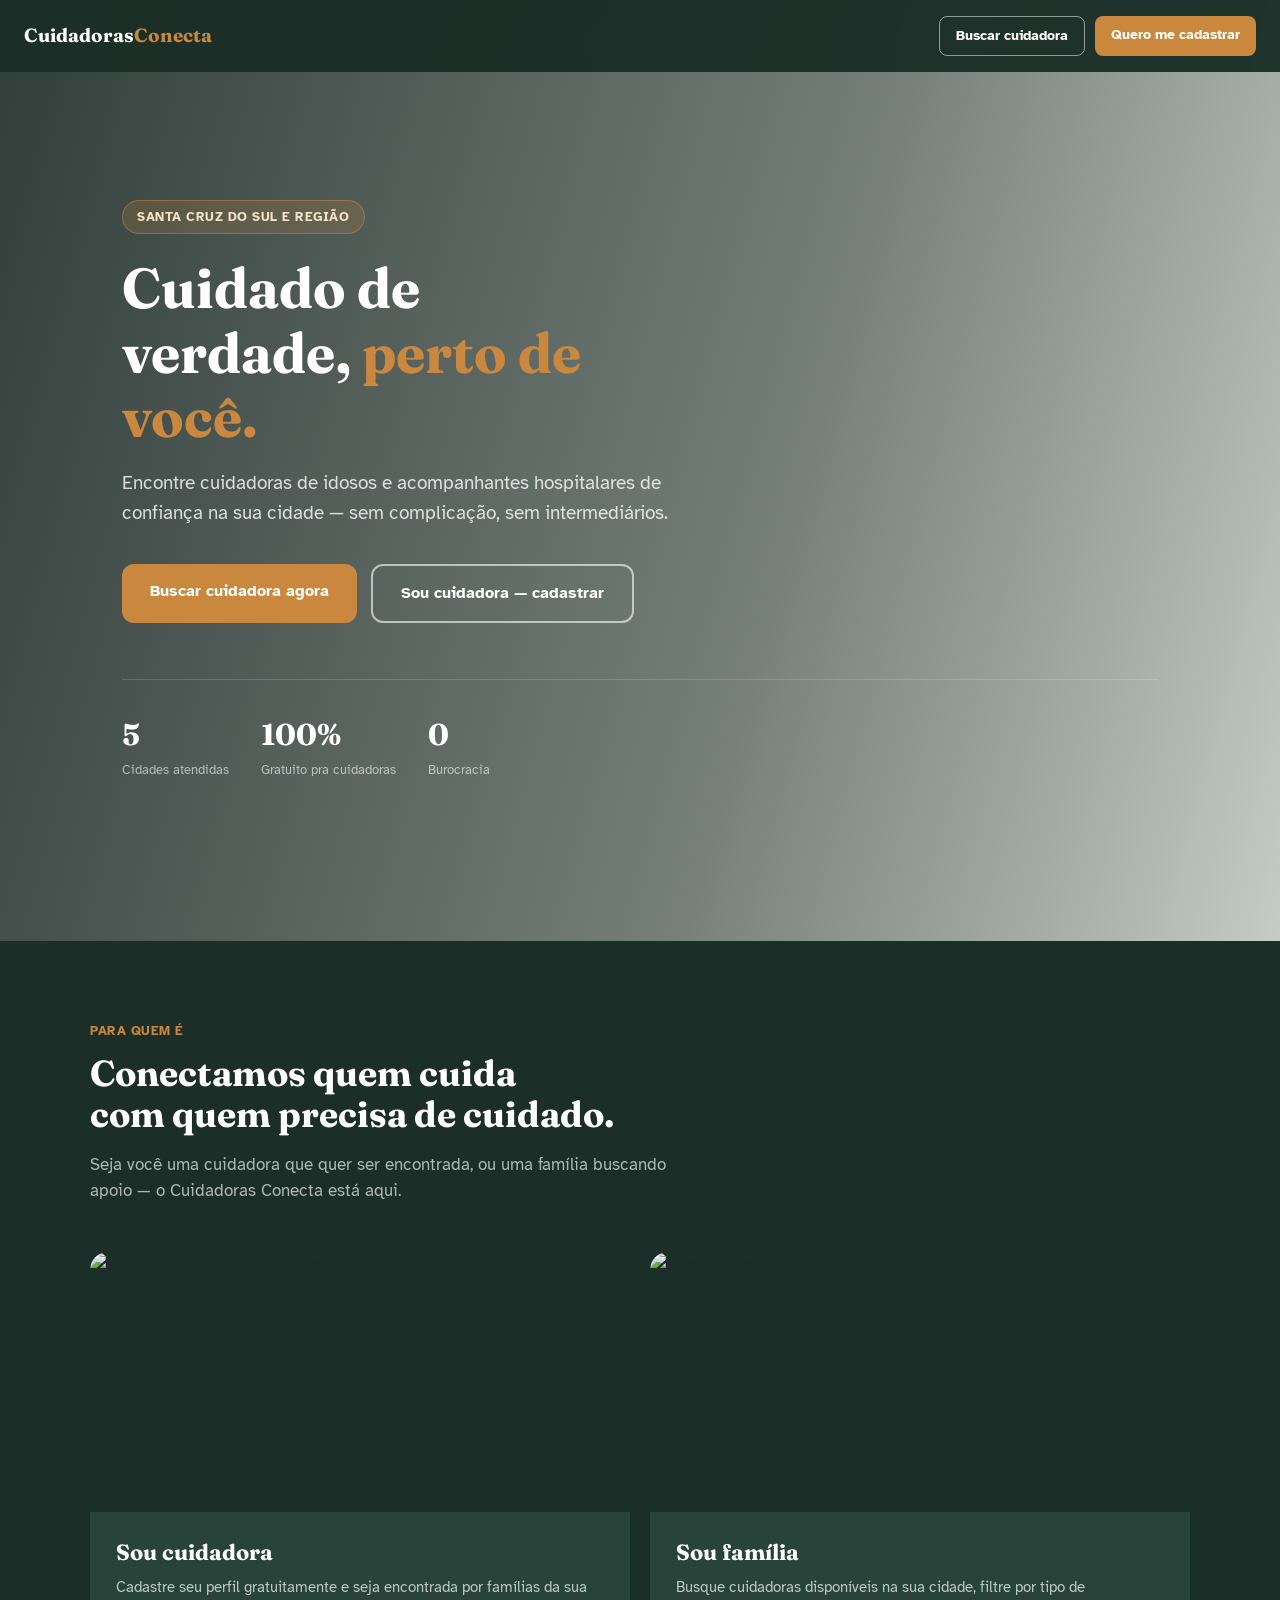
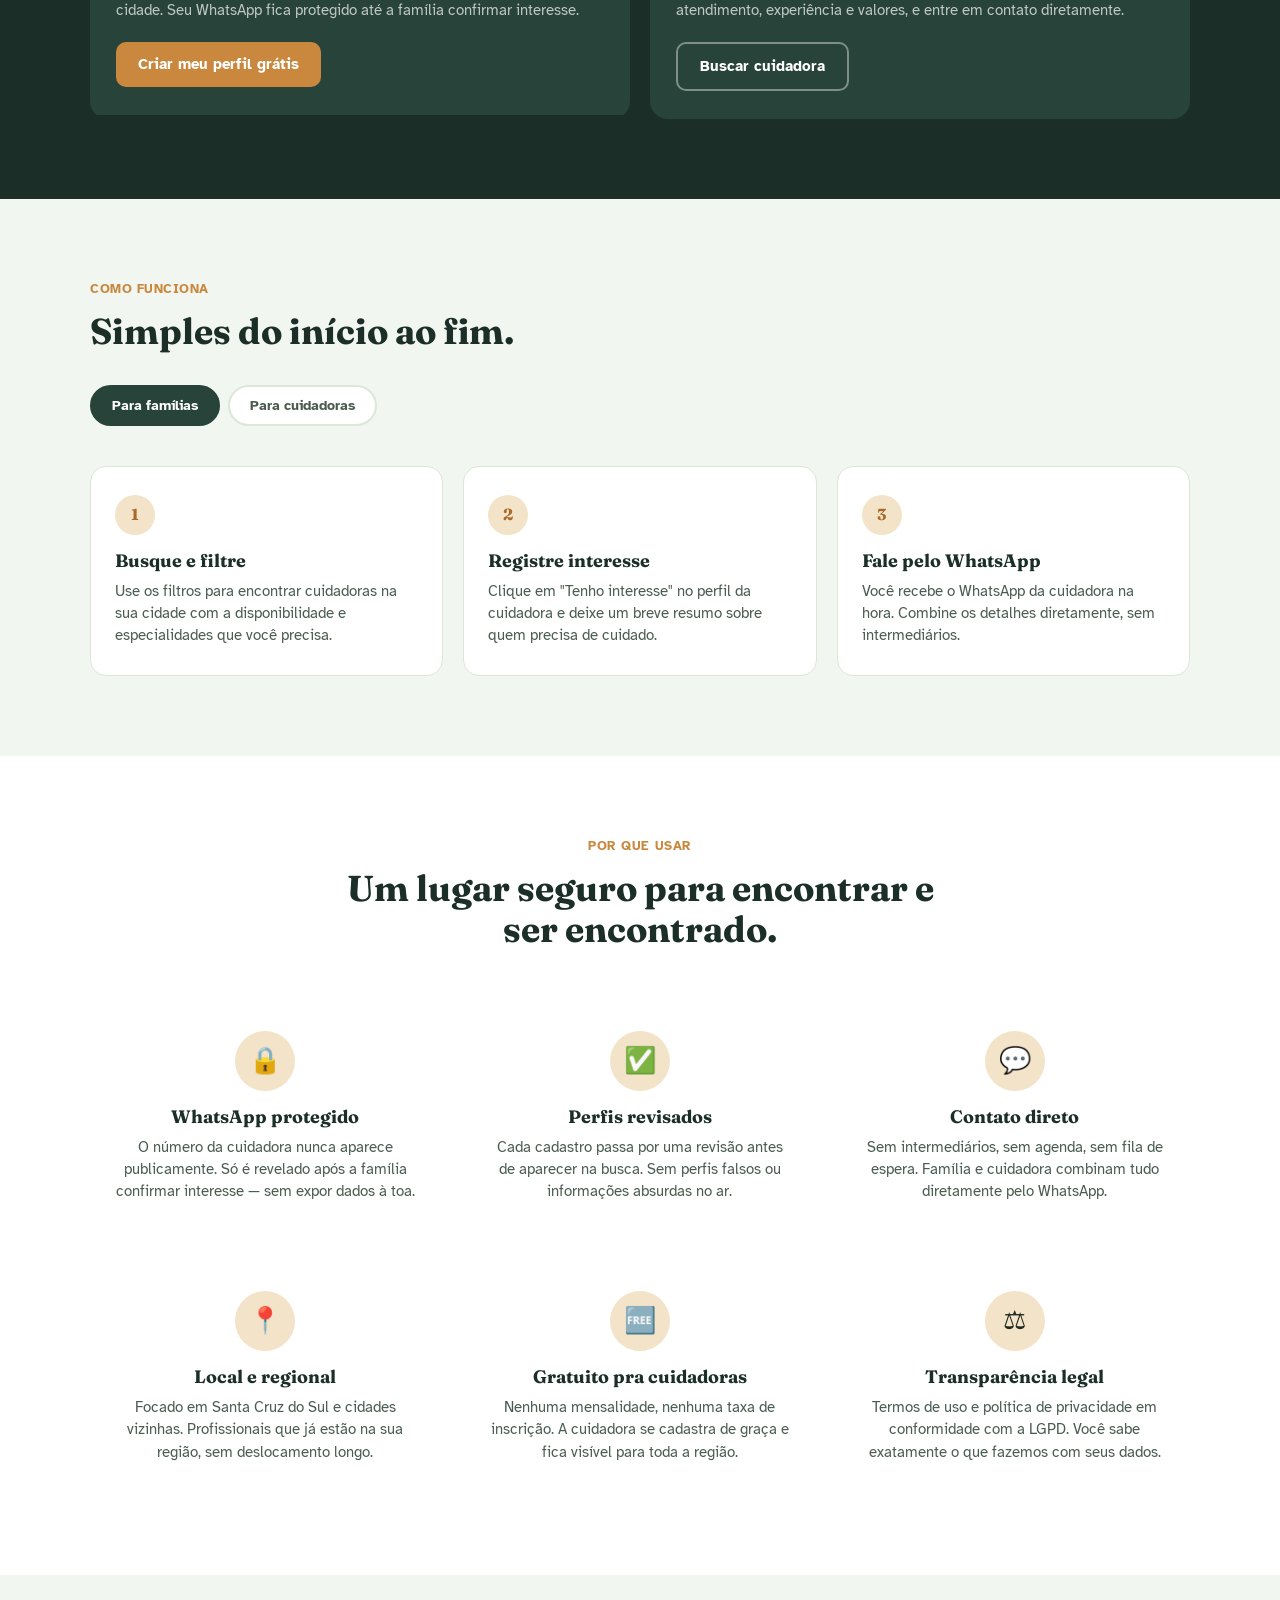
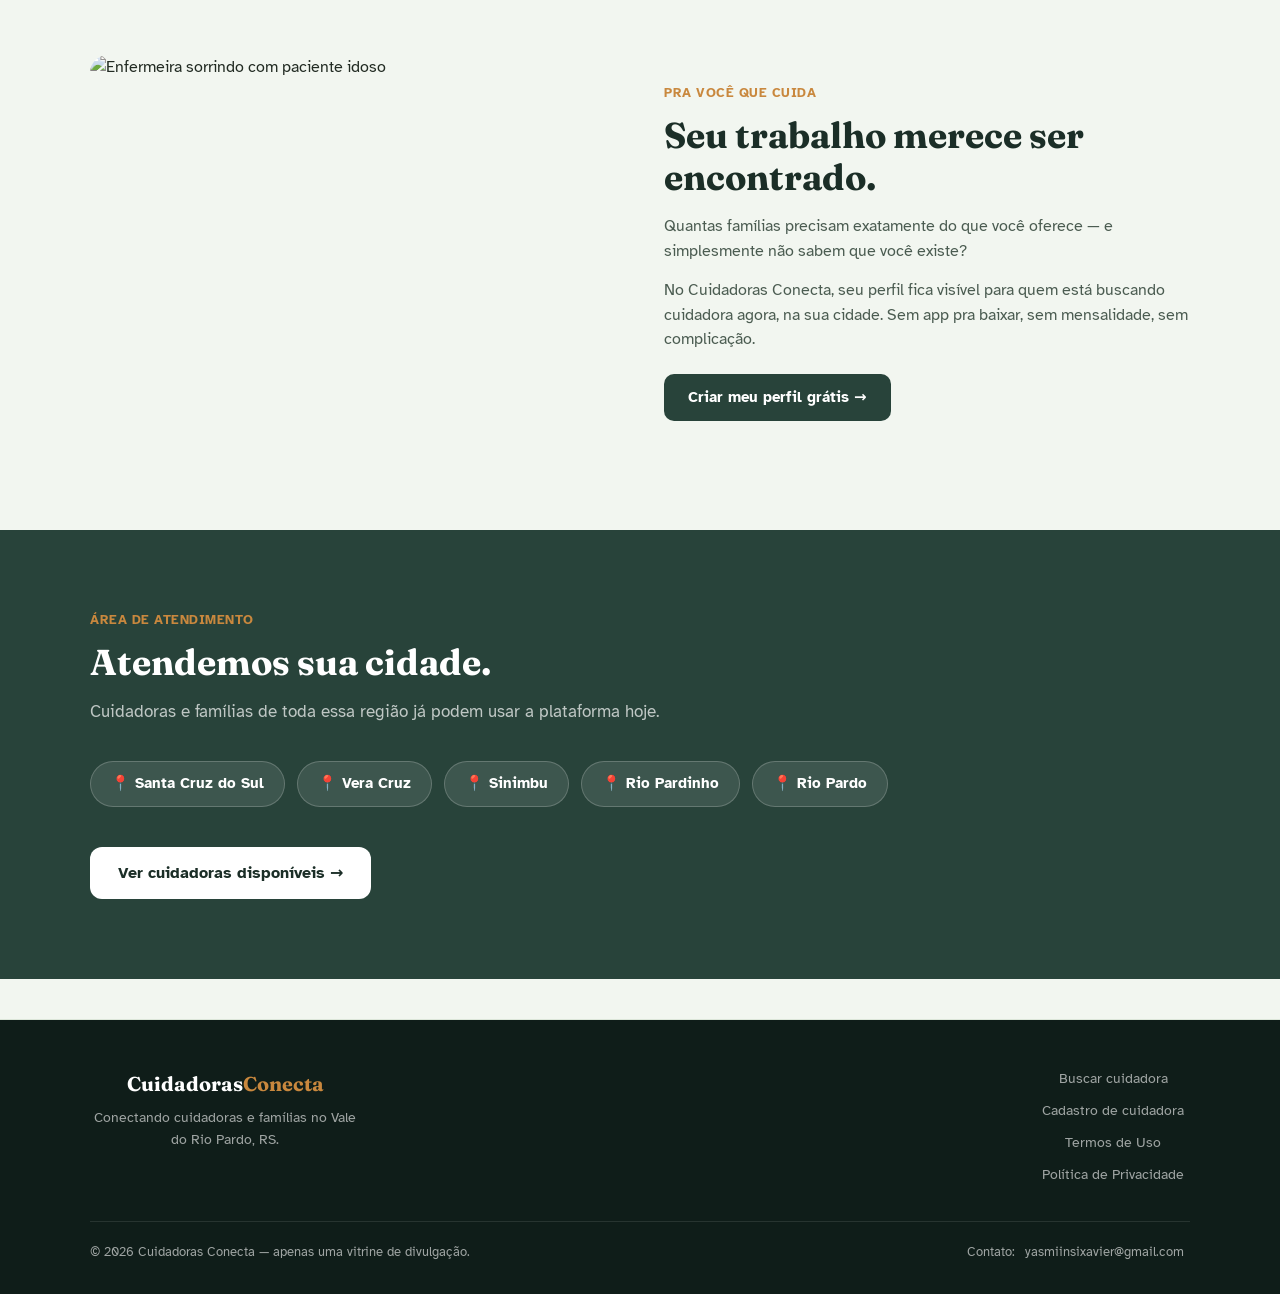
==== index.html @ 40ccf816 "Add files via upload" ====
<!doctype html>
<html lang="pt-BR">
<head>
<meta charset="UTF-8">
<meta name="viewport" content="width=device-width, initial-scale=1.0">
<title>Cuidadoras Conecta — Cuidadoras de idosos em Santa Cruz do Sul e região</title>
<meta name="description" content="Encontre cuidadoras de idosos e acompanhantes hospitalares de confiança em Santa Cruz do Sul e região. Busca gratuita, cadastro gratuito, contato direto pelo WhatsApp.">
<link rel="icon" type="image/svg+xml" href="mark.svg">
<link rel="icon" type="image/png" sizes="32x32" href="favicon-32.png">
<link rel="apple-touch-icon" href="apple-touch-icon.png">
<meta property="og:type" content="website">
<meta property="og:locale" content="pt_BR">
<meta property="og:site_name" content="Cuidadoras Conecta">
<meta property="og:title" content="Cuidadoras Conecta — Cuidado de verdade, perto de você">
<meta property="og:description" content="Encontre cuidadoras de idosos e acompanhantes hospitalares de confiança em Santa Cruz do Sul e região, sem intermediários.">
<meta property="og:image" content="og-image.png">
<link rel="preconnect" href="https://fonts.googleapis.com">
<link rel="preconnect" href="https://fonts.gstatic.com" crossorigin>
<link href="https://fonts.googleapis.com/css2?family=Fraunces:opsz,wght@9..144,400;9..144,600;9..144,700&family=Atkinson+Hyperlegible:wght@400;700&display=swap" rel="stylesheet">
<link rel="stylesheet" href="styles.css">
<style>
*{box-sizing:border-box; margin:0; padding:0;}
a{color:inherit; text-decoration:none;}
img{display:block; max-width:100%;}

/* NAV */
nav{
  position:fixed; top:0; left:0; right:0; z-index:100;
  background:rgba(27,46,39,0.96); backdrop-filter:blur(8px);
  padding:16px 24px; display:flex; justify-content:space-between; align-items:center;
}
.nav-logo{font-family:'Fraunces',serif; font-size:19px; font-weight:700; color:#fff;}
.nav-logo span{color:var(--amber);}
.nav-ctas{display:flex; gap:10px;}
.btn-nav-outline{
  border:1.5px solid rgba(255,255,255,.5); color:#fff; border-radius:8px;
  padding:8px 16px; font-size:14px; font-weight:700; font-family:inherit;
  background:transparent; cursor:pointer; text-decoration:none;
  transition:border-color .15s, background .15s;
}
.btn-nav-outline:hover{border-color:#fff; background:rgba(255,255,255,.08);}
.btn-nav-solid{
  background:var(--amber); color:#fff; border:none; border-radius:8px;
  padding:8px 16px; font-size:14px; font-weight:700; font-family:inherit;
  cursor:pointer; text-decoration:none; transition:background .15s;
}
.btn-nav-solid:hover{background:var(--amber-dark);}

/* HERO */
.hero{
  min-height:100vh; position:relative; display:flex; align-items:center;
  overflow:hidden;
}
.hero-bg{
  position:absolute; inset:0;
  background-image:url('https://images.unsplash.com/photo-1762955911431-4c44c7c3f408?w=1400&q=80&auto=format&fit=crop');
  background-size:cover; background-position:center;
}
.hero-overlay{
  position:absolute; inset:0;
  background:linear-gradient(105deg, rgba(15,29,25,.85) 0%, rgba(15,29,25,.55) 60%, rgba(15,29,25,.2) 100%);
}
.hero-content{
  position:relative; z-index:2; max-width:1100px; margin:0 auto;
  padding:120px 32px 80px; width:100%;
}
.hero-eyebrow{
  display:inline-flex; align-items:center; gap:8px;
  background:rgba(201,136,62,.2); border:1px solid rgba(201,136,62,.5);
  color:#F3E3C8; font-size:13px; font-weight:700; text-transform:uppercase; letter-spacing:.04em;
  padding:6px 14px; border-radius:999px; margin-bottom:22px;
}
.hero h1{
  font-size:clamp(32px,5vw,56px); color:#fff; max-width:14ch;
  margin-bottom:20px; font-weight:700;
}
.hero h1 em{color:var(--amber); font-style:normal;}
.hero p{
  font-size:clamp(16px,2vw,19px); color:rgba(255,255,255,.8);
  max-width:48ch; margin-bottom:36px;
}
.hero-btns{display:flex; gap:14px; flex-wrap:wrap;}
.btn-hero-primary{
  background:var(--amber); color:#fff; border:none; border-radius:12px;
  padding:15px 28px; font-size:16px; font-weight:700; font-family:inherit;
  cursor:pointer; text-decoration:none; transition:background .15s, transform .1s;
  display:inline-block;
}
.btn-hero-primary:hover{background:var(--amber-dark); transform:translateY(-1px);}
.btn-hero-outline{
  background:transparent; color:#fff; border:2px solid rgba(255,255,255,.6);
  border-radius:12px; padding:15px 28px; font-size:16px; font-weight:700; font-family:inherit;
  cursor:pointer; text-decoration:none; transition:border-color .15s, background .15s;
  display:inline-block;
}
.btn-hero-outline:hover{border-color:#fff; background:rgba(255,255,255,.08);}
.hero-stats{
  display:flex; gap:32px; flex-wrap:wrap; margin-top:56px;
  padding-top:32px; border-top:1px solid rgba(255,255,255,.15);
}
.hero-stat .num{font-family:'Fraunces',serif; font-size:30px; color:#fff; font-weight:700;}
.hero-stat .label{font-size:13px; color:rgba(255,255,255,.6); margin-top:2px;}

/* SECTION BASE */
section{padding:80px 24px;}
.container{max-width:1100px; margin:0 auto;}
.section-eyebrow{
  font-size:13px; font-weight:700; text-transform:uppercase; letter-spacing:.04em;
  color:var(--amber); margin-bottom:12px;
}
.section-title{font-size:clamp(26px,4vw,36px); margin-bottom:16px;}
.section-lead{font-size:17px; color:var(--ink-soft); max-width:55ch;}

/* CARDS DE PÚBLICO */
.audience{background:var(--pine-dark);}
.audience .section-title{color:#fff;}
.audience .section-lead{color:rgba(255,255,255,.65);}
.audience .section-eyebrow{color:var(--amber);}
.audience-grid{display:grid; grid-template-columns:1fr 1fr; gap:20px; margin-top:48px;}
@media(max-width:680px){.audience-grid{grid-template-columns:1fr;}}
.audience-card{
  border-radius:18px; overflow:hidden; position:relative;
}
.audience-card img{width:100%; height:260px; object-fit:cover; filter:saturate(.92) sepia(.08) hue-rotate(-6deg);}
.audience-card-body{
  background:var(--pine); padding:28px 26px;
}
.audience-card h3{font-size:22px; color:#fff; margin-bottom:10px;}
.audience-card p{font-size:15px; color:rgba(255,255,255,.7); margin-bottom:20px;}
.btn-card{
  display:inline-block; background:var(--amber); color:#fff; border-radius:10px;
  padding:11px 22px; font-weight:700; font-size:15px; transition:background .15s;
}
.btn-card:hover{background:var(--amber-dark);}
.btn-card-outline{
  display:inline-block; border:2px solid rgba(255,255,255,.4); color:#fff; border-radius:10px;
  padding:11px 22px; font-weight:700; font-size:15px; transition:border-color .15s;
}
.btn-card-outline:hover{border-color:#fff;}

/* COMO FUNCIONA */
.how{background:var(--bg);}
.how-tabs{display:flex; gap:8px; margin:32px 0 40px;}
.how-tab{
  padding:10px 20px; border-radius:999px; font-weight:700; font-size:14px;
  cursor:pointer; border:2px solid var(--line); background:var(--surface); color:var(--ink-soft);
  transition:all .15s; font-family:inherit;
}
.how-tab.active{background:var(--pine); color:#fff; border-color:var(--pine);}
.how-steps{display:none;}
.how-steps.active{display:grid; grid-template-columns:repeat(3,1fr); gap:20px;}
@media(max-width:640px){.how-steps.active{grid-template-columns:1fr;}}
.how-step{background:var(--surface); border:1px solid var(--line); border-radius:16px; padding:28px 24px;}
.how-step .num{
  width:40px; height:40px; border-radius:50%; background:var(--amber-soft);
  color:var(--amber-dark); font-weight:700; font-size:16px; font-family:'Fraunces',serif;
  display:flex; align-items:center; justify-content:center; margin-bottom:16px;
}
.how-step h4{font-size:18px; margin-bottom:8px;}
.how-step p{font-size:14.5px; color:var(--ink-soft);}

/* CONFIANÇA */
.trust{background:var(--surface);}
.trust-grid{display:grid; grid-template-columns:repeat(3,1fr); gap:24px; margin-top:48px;}
@media(max-width:700px){.trust-grid{grid-template-columns:1fr;}}
.trust-item{text-align:center; padding:32px 24px;}
.trust-icon{
  width:60px; height:60px; border-radius:50%; background:var(--amber-soft);
  display:flex; align-items:center; justify-content:center; margin:0 auto 16px; font-size:26px;
}
.trust-item h3{font-size:18px; margin-bottom:8px;}
.trust-item p{font-size:14.5px; color:var(--ink-soft);}

/* CIDADES */
.cities{background:var(--pine);}
.cities .section-title{color:#fff;}
.cities .section-lead{color:rgba(255,255,255,.7);}
.cities .section-eyebrow{color:var(--amber);}
.cities-grid{display:flex; flex-wrap:wrap; gap:12px; margin-top:36px;}
.city-pill{
  background:rgba(255,255,255,.1); border:1px solid rgba(255,255,255,.2);
  color:#fff; padding:10px 20px; border-radius:999px; font-weight:700; font-size:15px;
}
.cities-cta{margin-top:40px;}
.cities-cta a{
  display:inline-block; background:#fff; color:var(--pine-dark);
  padding:14px 28px; border-radius:12px; font-weight:700; font-size:16px;
  transition:background .15s;
}
.cities-cta a:hover{background:var(--amber-soft);}

/* FOTO SPLIT */
.split{background:var(--bg);}
.split-inner{display:grid; grid-template-columns:1fr 1fr; gap:48px; align-items:center;}
@media(max-width:700px){.split-inner{grid-template-columns:1fr;}}
.split-img{border-radius:18px; overflow:hidden; aspect-ratio:4/3; object-fit:cover; width:100%; filter:saturate(.92) sepia(.08) hue-rotate(-6deg);}
.split-text .section-eyebrow{margin-bottom:12px;}
.split-text h2{margin-bottom:16px;}
.split-text p{color:var(--ink-soft); font-size:16px; margin-bottom:14px;}
.split-text a{
  display:inline-block; margin-top:8px; background:var(--pine); color:#fff;
  padding:12px 24px; border-radius:10px; font-weight:700; font-size:15px;
  transition:background .15s;
}
.split-text a:hover{background:var(--pine-dark);}

/* FOOTER */
footer{background:var(--pine-xdark); color:rgba(255,255,255,.6); padding:48px 24px 32px;}
.footer-inner{max-width:1100px; margin:0 auto;}
.footer-top{display:flex; justify-content:space-between; align-items:flex-start; gap:32px; flex-wrap:wrap; margin-bottom:36px;}
.footer-brand .logo{font-family:'Fraunces',serif; font-size:20px; color:#fff; font-weight:700; margin-bottom:8px;}
.footer-brand .logo span{color:var(--amber);}
.footer-brand p{font-size:14px; max-width:30ch;}
.footer-links{display:flex; flex-direction:column; gap:10px;}
.footer-links a{font-size:14px; color:rgba(255,255,255,.6); transition:color .15s;}
.footer-links a:hover{color:#fff;}
.footer-bottom{border-top:1px solid rgba(255,255,255,.1); padding-top:20px; font-size:13px; display:flex; justify-content:space-between; flex-wrap:wrap; gap:8px;}

@media(max-width:600px){
  .nav-ctas .btn-nav-outline{display:none;}
  .hero-stats{gap:20px;}
}
</style>
</head>
<body>

<!-- NAV -->
<nav>
  <span class="nav-logo">Cuidadoras<span>Conecta</span></span>
  <div class="nav-ctas">
    <a class="btn-nav-outline" href="busca.html">Buscar cuidadora</a>
    <a class="btn-nav-solid" href="cadastro.html">Quero me cadastrar</a>
  </div>
</nav>

<!-- HERO -->
<section class="hero">
  <div class="hero-bg"></div>
  <div class="hero-overlay"></div>
  <div class="hero-content">
    <div class="hero-eyebrow">Santa Cruz do Sul e região</div>
    <h1>Cuidado de verdade, <em>perto de você.</em></h1>
    <p>Encontre cuidadoras de idosos e acompanhantes hospitalares de confiança na sua cidade — sem complicação, sem intermediários.</p>
    <div class="hero-btns">
      <a class="btn-hero-primary" href="busca.html">Buscar cuidadora agora</a>
      <a class="btn-hero-outline" href="cadastro.html">Sou cuidadora — cadastrar</a>
    </div>
    <div class="hero-stats">
      <div class="hero-stat"><div class="num">5</div><div class="label">Cidades atendidas</div></div>
      <div class="hero-stat"><div class="num">100%</div><div class="label">Gratuito pra cuidadoras</div></div>
      <div class="hero-stat"><div class="num">0</div><div class="label">Burocracia</div></div>
    </div>
  </div>
</section>

<!-- PARA QUEM -->
<section class="audience">
  <div class="container">
    <div class="section-eyebrow">Para quem é</div>
    <h2 class="section-title">Conectamos quem cuida<br>com quem precisa de cuidado.</h2>
    <p class="section-lead">Seja você uma cuidadora que quer ser encontrada, ou uma família buscando apoio — o Cuidadoras Conecta está aqui.</p>
    <div class="audience-grid">
      <div class="audience-card">
        <img src="https://images.unsplash.com/photo-1773227055624-07b515ba87c5?w=700&q=80&auto=format&fit=crop" alt="Cuidadora ajudando idosa com andador">
        <div class="audience-card-body">
          <h3>Sou cuidadora</h3>
          <p>Cadastre seu perfil gratuitamente e seja encontrada por famílias da sua cidade. Seu WhatsApp fica protegido até a família confirmar interesse.</p>
          <a class="btn-card" href="cadastro.html">Criar meu perfil grátis</a>
        </div>
      </div>
      <div class="audience-card">
        <img src="https://images.unsplash.com/photo-1658314755707-1fbdf7c40145?w=700&q=80&auto=format&fit=crop" alt="Familiar com idoso">
        <div class="audience-card-body">
          <h3>Sou família</h3>
          <p>Busque cuidadoras disponíveis na sua cidade, filtre por tipo de atendimento, experiência e valores, e entre em contato diretamente.</p>
          <a class="btn-card-outline" href="busca.html">Buscar cuidadora</a>
        </div>
      </div>
    </div>
  </div>
</section>

<!-- COMO FUNCIONA -->
<section class="how">
  <div class="container">
    <div class="section-eyebrow">Como funciona</div>
    <h2 class="section-title">Simples do início ao fim.</h2>
    <div class="how-tabs">
      <button class="how-tab active" data-target="steps-familia">Para famílias</button>
      <button class="how-tab" data-target="steps-cuidadora">Para cuidadoras</button>
    </div>
    <div class="how-steps active" id="steps-familia">
      <div class="how-step"><div class="num">1</div><h4>Busque e filtre</h4><p>Use os filtros para encontrar cuidadoras na sua cidade com a disponibilidade e especialidades que você precisa.</p></div>
      <div class="how-step"><div class="num">2</div><h4>Registre interesse</h4><p>Clique em "Tenho interesse" no perfil da cuidadora e deixe um breve resumo sobre quem precisa de cuidado.</p></div>
      <div class="how-step"><div class="num">3</div><h4>Fale pelo WhatsApp</h4><p>Você recebe o WhatsApp da cuidadora na hora. Combine os detalhes diretamente, sem intermediários.</p></div>
    </div>
    <div class="how-steps" id="steps-cuidadora">
      <div class="how-step"><div class="num">1</div><h4>Cadastre seu perfil</h4><p>Preencha suas informações — experiência, valores, especialidades e disponibilidade. É gratuito e leva menos de 5 minutos.</p></div>
      <div class="how-step"><div class="num">2</div><h4>Aguarde a aprovação</h4><p>Revisamos seu cadastro e ativamos seu perfil em breve. Você não precisa fazer nada — avisa quando estiver no ar.</p></div>
      <div class="how-step"><div class="num">3</div><h4>Receba contatos</h4><p>Famílias interessadas entram em contato direto com você pelo WhatsApp. Sem taxa, sem comissão, sem complicação.</p></div>
    </div>
  </div>
</section>

<!-- CONFIANÇA -->
<section class="trust">
  <div class="container">
    <div style="text-align:center; max-width:600px; margin:0 auto 0;">
      <div class="section-eyebrow">Por que usar</div>
      <h2 class="section-title">Um lugar seguro para encontrar e ser encontrado.</h2>
    </div>
    <div class="trust-grid">
      <div class="trust-item">
        <div class="trust-icon">🔒</div>
        <h3>WhatsApp protegido</h3>
        <p>O número da cuidadora nunca aparece publicamente. Só é revelado após a família confirmar interesse — sem expor dados à toa.</p>
      </div>
      <div class="trust-item">
        <div class="trust-icon">✅</div>
        <h3>Perfis revisados</h3>
        <p>Cada cadastro passa por uma revisão antes de aparecer na busca. Sem perfis falsos ou informações absurdas no ar.</p>
      </div>
      <div class="trust-item">
        <div class="trust-icon">💬</div>
        <h3>Contato direto</h3>
        <p>Sem intermediários, sem agenda, sem fila de espera. Família e cuidadora combinam tudo diretamente pelo WhatsApp.</p>
      </div>
      <div class="trust-item">
        <div class="trust-icon">📍</div>
        <h3>Local e regional</h3>
        <p>Focado em Santa Cruz do Sul e cidades vizinhas. Profissionais que já estão na sua região, sem deslocamento longo.</p>
      </div>
      <div class="trust-item">
        <div class="trust-icon">🆓</div>
        <h3>Gratuito pra cuidadoras</h3>
        <p>Nenhuma mensalidade, nenhuma taxa de inscrição. A cuidadora se cadastra de graça e fica visível para toda a região.</p>
      </div>
      <div class="trust-item">
        <div class="trust-icon">⚖️</div>
        <h3>Transparência legal</h3>
        <p>Termos de uso e política de privacidade em conformidade com a LGPD. Você sabe exatamente o que fazemos com seus dados.</p>
      </div>
    </div>
  </div>
</section>

<!-- SPLIT: PARA A CUIDADORA -->
<section class="split">
  <div class="container">
    <div class="split-inner">
      <img class="split-img" src="https://images.unsplash.com/photo-1765896387387-0538bc9f997e?w=800&q=80&auto=format&fit=crop" alt="Enfermeira sorrindo com paciente idoso">
      <div class="split-text">
        <div class="section-eyebrow">Pra você que cuida</div>
        <h2 class="section-title">Seu trabalho merece ser encontrado.</h2>
        <p>Quantas famílias precisam exatamente do que você oferece — e simplesmente não sabem que você existe?</p>
        <p>No Cuidadoras Conecta, seu perfil fica visível para quem está buscando cuidadora agora, na sua cidade. Sem app pra baixar, sem mensalidade, sem complicação.</p>
        <a href="cadastro.html">Criar meu perfil grátis →</a>
      </div>
    </div>
  </div>
</section>

<!-- CIDADES -->
<section class="cities">
  <div class="container">
    <div class="section-eyebrow">Área de atendimento</div>
    <h2 class="section-title">Atendemos sua cidade.</h2>
    <p class="section-lead">Cuidadoras e famílias de toda essa região já podem usar a plataforma hoje.</p>
    <div class="cities-grid">
      <span class="city-pill">📍 Santa Cruz do Sul</span>
      <span class="city-pill">📍 Vera Cruz</span>
      <span class="city-pill">📍 Sinimbu</span>
      <span class="city-pill">📍 Rio Pardinho</span>
      <span class="city-pill">📍 Rio Pardo</span>
    </div>
    <div class="cities-cta">
      <a href="busca.html">Ver cuidadoras disponíveis →</a>
    </div>
  </div>
</section>

<!-- FOOTER -->
<footer>
  <div class="footer-inner">
    <div class="footer-top">
      <div class="footer-brand">
        <div class="logo">Cuidadoras<span>Conecta</span></div>
        <p>Conectando cuidadoras e famílias no Vale do Rio Pardo, RS.</p>
      </div>
      <div class="footer-links">
        <a href="busca.html">Buscar cuidadora</a>
        <a href="cadastro.html">Cadastro de cuidadora</a>
        <a href="termos.html">Termos de Uso</a>
        <a href="privacidade.html">Política de Privacidade</a>
      </div>
    </div>
    <div class="footer-bottom">
      <span>© 2026 Cuidadoras Conecta — apenas uma vitrine de divulgação.</span>
      <span>Contato: <a style="color:rgba(255,255,255,.6)" href="mailto:yasmiinsixavier@gmail.com">yasmiinsixavier@gmail.com</a></span>
    </div>
  </div>
</footer>

<script>
  document.querySelectorAll('.how-tab').forEach(tab => {
    tab.addEventListener('click', () => {
      document.querySelectorAll('.how-tab').forEach(t => t.classList.remove('active'));
      document.querySelectorAll('.how-steps').forEach(s => s.classList.remove('active'));
      tab.classList.add('active');
      document.getElementById(tab.dataset.target).classList.add('active');
    });
  });
</script>
</body>
</html>
---- styles.css ----
:root{
  --bg: #F2F6F0;
  --surface: #FFFFFF;
  --ink: #1F2B23;
  --ink-soft: #4B5C51;
  --pine: #28433A;
  --pine-dark: #1B2E27;
  --pine-xdark: #0F1D19;
  --amber: #C9883E;
  --amber-soft: #F3E3C8;
  --amber-dark: #A8692A;
  --clay: #D98B6E;
  --line: #DCE6D9;
  --error: #B3432B;
  --ok: #2E7D52;
  --radius: 14px;
  --maxw: 640px;
  --maxw-doc: 680px;
}

*{ box-sizing: border-box; }
html{ scroll-behavior: smooth; }
body{
  margin:0;
  background: var(--bg);
  color: var(--ink);
  font-family: 'Atkinson Hyperlegible', system-ui, sans-serif;
  font-size: 16px;
  line-height: 1.55;
}
h1, h2, h3, h4{
  font-family: 'Fraunces', serif;
  color: var(--pine-dark);
  margin: 0;
  font-weight: 700;
  line-height: 1.15;
}
a{ color: var(--pine-dark); text-decoration: underline; text-decoration-color: var(--amber); text-decoration-thickness: 2px; }
a:hover{ color: var(--amber); }

.page{ max-width: var(--maxw); margin: 0 auto; padding: 0 20px 80px; }
.page.doc{ max-width: var(--maxw-doc); }

.topnav{ padding: 22px 0 0; font-size: 14px; }
.topnav a{ font-weight: 700; }

footer{
  margin-top: 40px;
  font-size: 13px;
  color: var(--ink-soft);
  text-align: center;
  border-top: 1px solid var(--line);
  padding-top: 18px;
}
footer a{ margin: 0 6px; }

@media (prefers-reduced-motion: reduce){
  *{ transition: none !important; scroll-behavior: auto !important; }
}
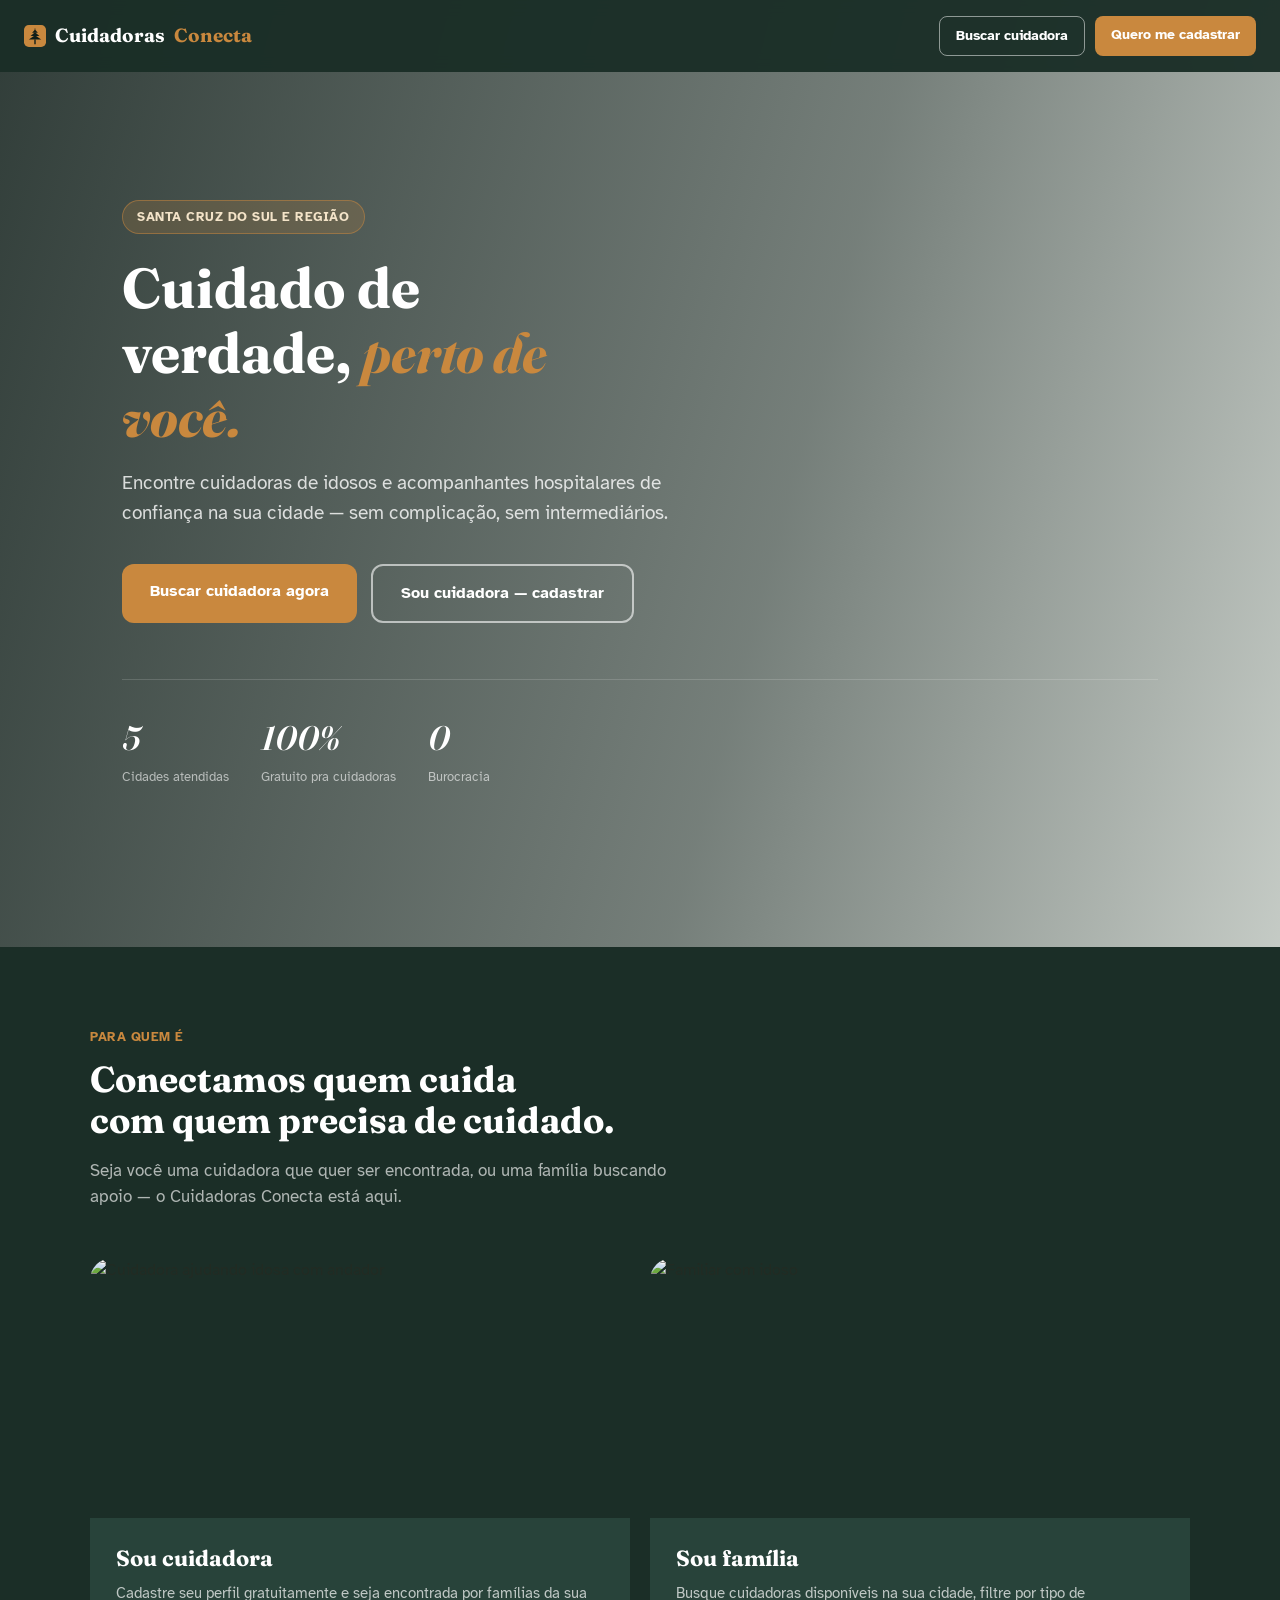
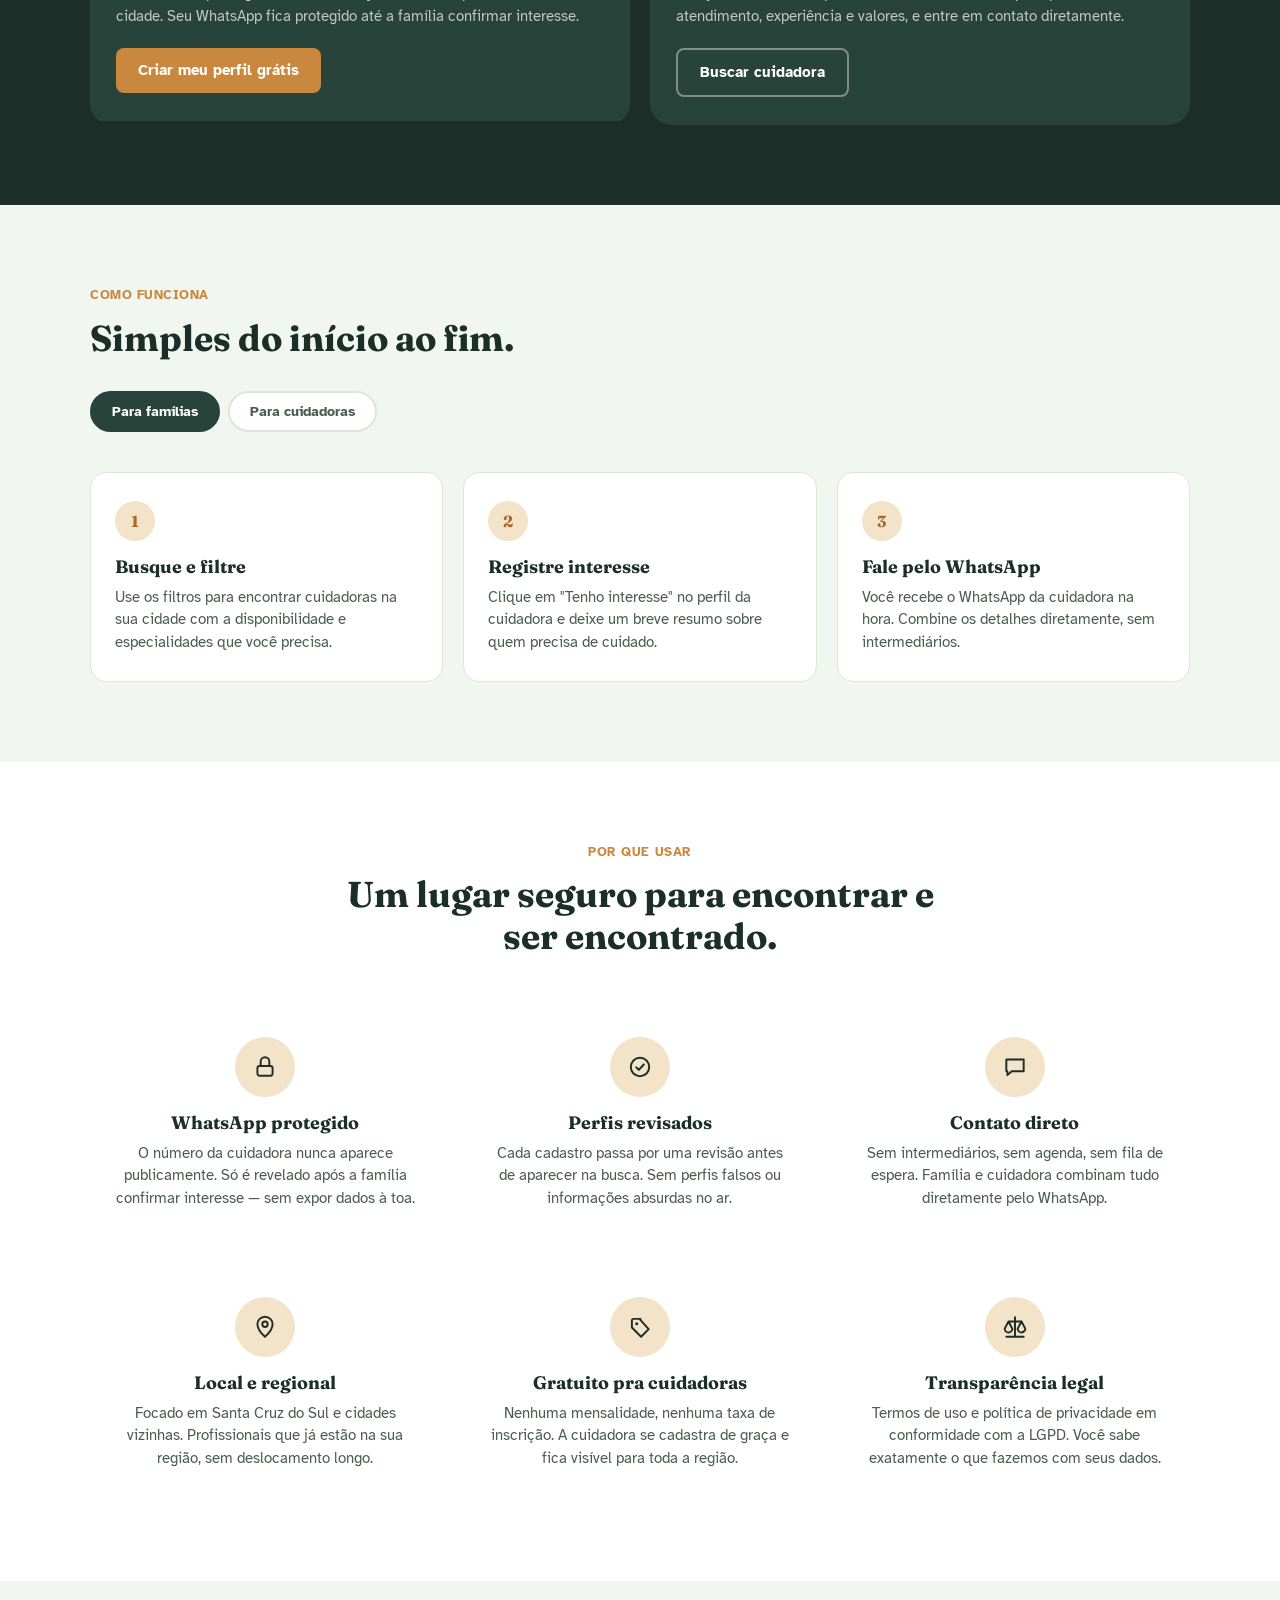
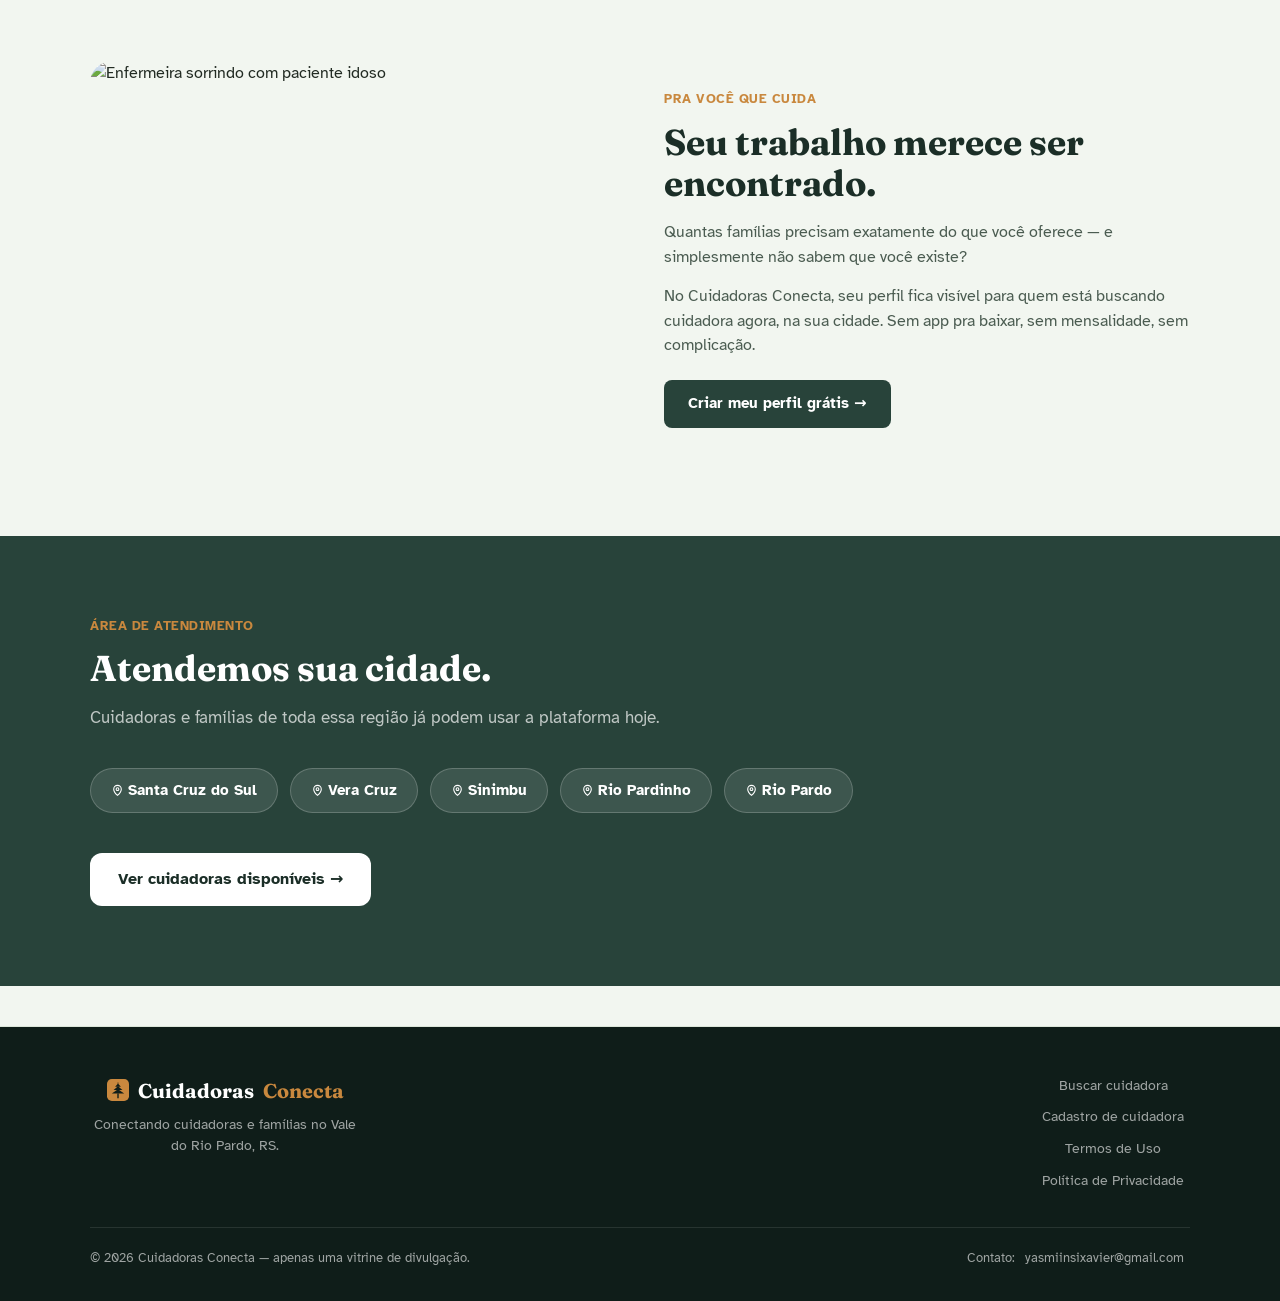
==== commit 9c5892f6: "Add files via upload" ====
--- a/index.html
+++ b/index.html
@@ -16,7 +16,7 @@
 <meta property="og:image" content="og-image.png">
 <link rel="preconnect" href="https://fonts.googleapis.com">
 <link rel="preconnect" href="https://fonts.gstatic.com" crossorigin>
-<link href="https://fonts.googleapis.com/css2?family=Fraunces:opsz,wght@9..144,400;9..144,600;9..144,700&family=Atkinson+Hyperlegible:wght@400;700&display=swap" rel="stylesheet">
+<link href="https://fonts.googleapis.com/css2?family=Fraunces:ital,opsz,wght@0,9..144,400;0,9..144,600;0,9..144,700;1,9..144,600;1,9..144,700&family=Atkinson+Hyperlegible:wght@400;700&display=swap" rel="stylesheet">
 <link rel="stylesheet" href="styles.css">
 <style>
 *{box-sizing:border-box; margin:0; padding:0;}
@@ -29,18 +29,19 @@
   background:rgba(27,46,39,0.96); backdrop-filter:blur(8px);
   padding:16px 24px; display:flex; justify-content:space-between; align-items:center;
 }
-.nav-logo{font-family:'Fraunces',serif; font-size:19px; font-weight:700; color:#fff;}
+.nav-logo{font-family:'Fraunces',serif; font-size:19px; font-weight:700; color:#fff; display:inline-flex; align-items:center; gap:9px;}
 .nav-logo span{color:var(--amber);}
+.brand-mark{flex-shrink:0;}
 .nav-ctas{display:flex; gap:10px;}
 .btn-nav-outline{
-  border:1.5px solid rgba(255,255,255,.5); color:#fff; border-radius:8px;
+  border:1.5px solid rgba(255,255,255,.5); color:#fff; border-radius: var(--radius-sm);
   padding:8px 16px; font-size:14px; font-weight:700; font-family:inherit;
   background:transparent; cursor:pointer; text-decoration:none;
   transition:border-color .15s, background .15s;
 }
 .btn-nav-outline:hover{border-color:#fff; background:rgba(255,255,255,.08);}
 .btn-nav-solid{
-  background:var(--amber); color:#fff; border:none; border-radius:8px;
+  background:var(--amber); color:#fff; border:none; border-radius: var(--radius-sm);
   padding:8px 16px; font-size:14px; font-weight:700; font-family:inherit;
   cursor:pointer; text-decoration:none; transition:background .15s;
 }
@@ -68,20 +69,20 @@
   display:inline-flex; align-items:center; gap:8px;
   background:rgba(201,136,62,.2); border:1px solid rgba(201,136,62,.5);
   color:#F3E3C8; font-size:13px; font-weight:700; text-transform:uppercase; letter-spacing:.04em;
-  padding:6px 14px; border-radius:999px; margin-bottom:22px;
+  padding:6px 14px; border-radius: var(--radius-pill); margin-bottom:22px;
 }
 .hero h1{
   font-size:clamp(32px,5vw,56px); color:#fff; max-width:14ch;
   margin-bottom:20px; font-weight:700;
 }
-.hero h1 em{color:var(--amber); font-style:normal;}
+.hero h1 em{color:var(--amber); font-style:italic; font-variation-settings:'opsz' 144;}
 .hero p{
   font-size:clamp(16px,2vw,19px); color:rgba(255,255,255,.8);
   max-width:48ch; margin-bottom:36px;
 }
 .hero-btns{display:flex; gap:14px; flex-wrap:wrap;}
 .btn-hero-primary{
-  background:var(--amber); color:#fff; border:none; border-radius:12px;
+  background:var(--amber); color:#fff; border:none; border-radius: var(--radius-md);
   padding:15px 28px; font-size:16px; font-weight:700; font-family:inherit;
   cursor:pointer; text-decoration:none; transition:background .15s, transform .1s;
   display:inline-block;
@@ -89,7 +90,7 @@
 .btn-hero-primary:hover{background:var(--amber-dark); transform:translateY(-1px);}
 .btn-hero-outline{
   background:transparent; color:#fff; border:2px solid rgba(255,255,255,.6);
-  border-radius:12px; padding:15px 28px; font-size:16px; font-weight:700; font-family:inherit;
+  border-radius: var(--radius-md); padding:15px 28px; font-size:16px; font-weight:700; font-family:inherit;
   cursor:pointer; text-decoration:none; transition:border-color .15s, background .15s;
   display:inline-block;
 }
@@ -98,7 +99,7 @@
   display:flex; gap:32px; flex-wrap:wrap; margin-top:56px;
   padding-top:32px; border-top:1px solid rgba(255,255,255,.15);
 }
-.hero-stat .num{font-family:'Fraunces',serif; font-size:30px; color:#fff; font-weight:700;}
+.hero-stat .num{font-family:'Fraunces',serif; font-size:34px; color:#fff; font-weight:600; font-variation-settings:'opsz' 144; font-style:italic;}
 .hero-stat .label{font-size:13px; color:rgba(255,255,255,.6); margin-top:2px;}
 
 /* SECTION BASE */
@@ -119,7 +120,7 @@
 .audience-grid{display:grid; grid-template-columns:1fr 1fr; gap:20px; margin-top:48px;}
 @media(max-width:680px){.audience-grid{grid-template-columns:1fr;}}
 .audience-card{
-  border-radius:18px; overflow:hidden; position:relative;
+  border-radius: var(--radius-lg); overflow:hidden; position:relative;
 }
 .audience-card img{width:100%; height:260px; object-fit:cover; filter:saturate(.92) sepia(.08) hue-rotate(-6deg);}
 .audience-card-body{
@@ -128,12 +129,12 @@
 .audience-card h3{font-size:22px; color:#fff; margin-bottom:10px;}
 .audience-card p{font-size:15px; color:rgba(255,255,255,.7); margin-bottom:20px;}
 .btn-card{
-  display:inline-block; background:var(--amber); color:#fff; border-radius:10px;
+  display:inline-block; background:var(--amber); color:#fff; border-radius: var(--radius-sm);
   padding:11px 22px; font-weight:700; font-size:15px; transition:background .15s;
 }
 .btn-card:hover{background:var(--amber-dark);}
 .btn-card-outline{
-  display:inline-block; border:2px solid rgba(255,255,255,.4); color:#fff; border-radius:10px;
+  display:inline-block; border:2px solid rgba(255,255,255,.4); color:#fff; border-radius: var(--radius-sm);
   padding:11px 22px; font-weight:700; font-size:15px; transition:border-color .15s;
 }
 .btn-card-outline:hover{border-color:#fff;}
@@ -142,7 +143,7 @@
 .how{background:var(--bg);}
 .how-tabs{display:flex; gap:8px; margin:32px 0 40px;}
 .how-tab{
-  padding:10px 20px; border-radius:999px; font-weight:700; font-size:14px;
+  padding:10px 20px; border-radius: var(--radius-pill); font-weight:700; font-size:14px;
   cursor:pointer; border:2px solid var(--line); background:var(--surface); color:var(--ink-soft);
   transition:all .15s; font-family:inherit;
 }
@@ -150,7 +151,7 @@
 .how-steps{display:none;}
 .how-steps.active{display:grid; grid-template-columns:repeat(3,1fr); gap:20px;}
 @media(max-width:640px){.how-steps.active{grid-template-columns:1fr;}}
-.how-step{background:var(--surface); border:1px solid var(--line); border-radius:16px; padding:28px 24px;}
+.how-step{background:var(--surface); border:1px solid var(--line); border-radius: var(--radius); padding:28px 24px;}
 .how-step .num{
   width:40px; height:40px; border-radius:50%; background:var(--amber-soft);
   color:var(--amber-dark); font-weight:700; font-size:16px; font-family:'Fraunces',serif;
@@ -179,12 +180,13 @@
 .cities-grid{display:flex; flex-wrap:wrap; gap:12px; margin-top:36px;}
 .city-pill{
   background:rgba(255,255,255,.1); border:1px solid rgba(255,255,255,.2);
-  color:#fff; padding:10px 20px; border-radius:999px; font-weight:700; font-size:15px;
+  color:#fff; padding:10px 20px; border-radius: var(--radius-pill); font-weight:700; font-size:15px;
+  display:inline-flex; align-items:center; gap:2px;
 }
 .cities-cta{margin-top:40px;}
 .cities-cta a{
   display:inline-block; background:#fff; color:var(--pine-dark);
-  padding:14px 28px; border-radius:12px; font-weight:700; font-size:16px;
+  padding:14px 28px; border-radius: var(--radius-md); font-weight:700; font-size:16px;
   transition:background .15s;
 }
 .cities-cta a:hover{background:var(--amber-soft);}
@@ -193,13 +195,13 @@
 .split{background:var(--bg);}
 .split-inner{display:grid; grid-template-columns:1fr 1fr; gap:48px; align-items:center;}
 @media(max-width:700px){.split-inner{grid-template-columns:1fr;}}
-.split-img{border-radius:18px; overflow:hidden; aspect-ratio:4/3; object-fit:cover; width:100%; filter:saturate(.92) sepia(.08) hue-rotate(-6deg);}
+.split-img{border-radius: var(--radius-lg); overflow:hidden; aspect-ratio:4/3; object-fit:cover; width:100%; filter:saturate(.92) sepia(.08) hue-rotate(-6deg);}
 .split-text .section-eyebrow{margin-bottom:12px;}
 .split-text h2{margin-bottom:16px;}
 .split-text p{color:var(--ink-soft); font-size:16px; margin-bottom:14px;}
 .split-text a{
   display:inline-block; margin-top:8px; background:var(--pine); color:#fff;
-  padding:12px 24px; border-radius:10px; font-weight:700; font-size:15px;
+  padding:12px 24px; border-radius: var(--radius-sm); font-weight:700; font-size:15px;
   transition:background .15s;
 }
 .split-text a:hover{background:var(--pine-dark);}
@@ -208,7 +210,7 @@
 footer{background:var(--pine-xdark); color:rgba(255,255,255,.6); padding:48px 24px 32px;}
 .footer-inner{max-width:1100px; margin:0 auto;}
 .footer-top{display:flex; justify-content:space-between; align-items:flex-start; gap:32px; flex-wrap:wrap; margin-bottom:36px;}
-.footer-brand .logo{font-family:'Fraunces',serif; font-size:20px; color:#fff; font-weight:700; margin-bottom:8px;}
+.footer-brand .logo{font-family:'Fraunces',serif; font-size:20px; color:#fff; font-weight:700; margin-bottom:8px; display:inline-flex; align-items:center; gap:9px;}
 .footer-brand .logo span{color:var(--amber);}
 .footer-brand p{font-size:14px; max-width:30ch;}
 .footer-links{display:flex; flex-direction:column; gap:10px;}
@@ -226,7 +228,7 @@
 
 <!-- NAV -->
 <nav>
-  <span class="nav-logo">Cuidadoras<span>Conecta</span></span>
+  <span class="nav-logo"><svg class="brand-mark" width="22" height="22" viewBox="0 0 512 512"><rect width="512" height="512" rx="112" fill="var(--amber)"/><rect x="240" y="336" width="32" height="112" fill="var(--pine-xdark)"/><polygon points="112,336 400,336 256,240" fill="var(--pine-xdark)"/><polygon points="152,256 360,256 256,168" fill="var(--pine-xdark)"/><polygon points="189,180 323,180 256,104" fill="var(--pine-xdark)"/><circle cx="256" cy="93" r="14" fill="var(--pine-xdark)"/></svg>Cuidadoras<span>Conecta</span></span>
   <div class="nav-ctas">
     <a class="btn-nav-outline" href="busca.html">Buscar cuidadora</a>
     <a class="btn-nav-solid" href="cadastro.html">Quero me cadastrar</a>
@@ -311,32 +313,32 @@
     </div>
     <div class="trust-grid">
       <div class="trust-item">
-        <div class="trust-icon">🔒</div>
+        <div class="trust-icon"><svg width="26" height="26" viewBox="0 0 24 24" fill="none" stroke="var(--pine-dark)" stroke-width="1.8" stroke-linecap="round" stroke-linejoin="round"><rect x="5" y="11" width="14" height="9" rx="2"/><path d="M8 11V7a4 4 0 0 1 8 0v4"/></svg></div>
         <h3>WhatsApp protegido</h3>
         <p>O número da cuidadora nunca aparece publicamente. Só é revelado após a família confirmar interesse — sem expor dados à toa.</p>
       </div>
       <div class="trust-item">
-        <div class="trust-icon">✅</div>
+        <div class="trust-icon"><svg width="26" height="26" viewBox="0 0 24 24" fill="none" stroke="var(--pine-dark)" stroke-width="1.8" stroke-linecap="round" stroke-linejoin="round"><circle cx="12" cy="12" r="8.5"/><path d="M8.5 12.3l2.4 2.4 4.6-5"/></svg></div>
         <h3>Perfis revisados</h3>
         <p>Cada cadastro passa por uma revisão antes de aparecer na busca. Sem perfis falsos ou informações absurdas no ar.</p>
       </div>
       <div class="trust-item">
-        <div class="trust-icon">💬</div>
+        <div class="trust-icon"><svg width="26" height="26" viewBox="0 0 24 24" fill="none" stroke="var(--pine-dark)" stroke-width="1.8" stroke-linecap="round" stroke-linejoin="round"><path d="M4 5h16v11H9l-4 3.5V16H4z"/></svg></div>
         <h3>Contato direto</h3>
         <p>Sem intermediários, sem agenda, sem fila de espera. Família e cuidadora combinam tudo diretamente pelo WhatsApp.</p>
       </div>
       <div class="trust-item">
-        <div class="trust-icon">📍</div>
+        <div class="trust-icon"><svg width="26" height="26" viewBox="0 0 24 24" fill="none" stroke="var(--pine-dark)" stroke-width="1.8" stroke-linecap="round" stroke-linejoin="round"><path d="M12 21s-7-6.2-7-11.5A7 7 0 0 1 19 9.5C19 14.8 12 21 12 21z"/><circle cx="12" cy="9.5" r="2.5"/></svg></div>
         <h3>Local e regional</h3>
         <p>Focado em Santa Cruz do Sul e cidades vizinhas. Profissionais que já estão na sua região, sem deslocamento longo.</p>
       </div>
       <div class="trust-item">
-        <div class="trust-icon">🆓</div>
+        <div class="trust-icon"><svg width="26" height="26" viewBox="0 0 24 24" fill="none" stroke="var(--pine-dark)" stroke-width="1.8" stroke-linecap="round" stroke-linejoin="round"><path d="M12.5 4.5H6a1.5 1.5 0 0 0-1.5 1.5v6.5L13 21l7-7-8.5-9.5z"/><circle cx="9" cy="9" r="1.4" fill="var(--pine-dark)" stroke="none"/></svg></div>
         <h3>Gratuito pra cuidadoras</h3>
         <p>Nenhuma mensalidade, nenhuma taxa de inscrição. A cuidadora se cadastra de graça e fica visível para toda a região.</p>
       </div>
       <div class="trust-item">
-        <div class="trust-icon">⚖️</div>
+        <div class="trust-icon"><svg width="26" height="26" viewBox="0 0 24 24" fill="none" stroke="var(--pine-dark)" stroke-width="1.8" stroke-linecap="round" stroke-linejoin="round"><path d="M12 3v18M6 7l-3.5 6.5a3.5 3.5 0 0 0 7 0L6 7zM18 7l-3.5 6.5a3.5 3.5 0 0 0 7 0L18 7zM4 21h16M6 7h12"/></svg></div>
         <h3>Transparência legal</h3>
         <p>Termos de uso e política de privacidade em conformidade com a LGPD. Você sabe exatamente o que fazemos com seus dados.</p>
       </div>
@@ -367,11 +369,11 @@
     <h2 class="section-title">Atendemos sua cidade.</h2>
     <p class="section-lead">Cuidadoras e famílias de toda essa região já podem usar a plataforma hoje.</p>
     <div class="cities-grid">
-      <span class="city-pill">📍 Santa Cruz do Sul</span>
-      <span class="city-pill">📍 Vera Cruz</span>
-      <span class="city-pill">📍 Sinimbu</span>
-      <span class="city-pill">📍 Rio Pardinho</span>
-      <span class="city-pill">📍 Rio Pardo</span>
+      <span class="city-pill"><svg width="13" height="13" viewBox="0 0 24 24" fill="none" stroke="currentColor" stroke-width="2" stroke-linecap="round" stroke-linejoin="round" style="vertical-align:-1px;margin-right:2px"><path d="M12 21s-7-6.2-7-11.5A7 7 0 0 1 19 9.5C19 14.8 12 21 12 21z"/><circle cx="12" cy="9.5" r="2.5"/></svg>Santa Cruz do Sul</span>
+      <span class="city-pill"><svg width="13" height="13" viewBox="0 0 24 24" fill="none" stroke="currentColor" stroke-width="2" stroke-linecap="round" stroke-linejoin="round" style="vertical-align:-1px;margin-right:2px"><path d="M12 21s-7-6.2-7-11.5A7 7 0 0 1 19 9.5C19 14.8 12 21 12 21z"/><circle cx="12" cy="9.5" r="2.5"/></svg>Vera Cruz</span>
+      <span class="city-pill"><svg width="13" height="13" viewBox="0 0 24 24" fill="none" stroke="currentColor" stroke-width="2" stroke-linecap="round" stroke-linejoin="round" style="vertical-align:-1px;margin-right:2px"><path d="M12 21s-7-6.2-7-11.5A7 7 0 0 1 19 9.5C19 14.8 12 21 12 21z"/><circle cx="12" cy="9.5" r="2.5"/></svg>Sinimbu</span>
+      <span class="city-pill"><svg width="13" height="13" viewBox="0 0 24 24" fill="none" stroke="currentColor" stroke-width="2" stroke-linecap="round" stroke-linejoin="round" style="vertical-align:-1px;margin-right:2px"><path d="M12 21s-7-6.2-7-11.5A7 7 0 0 1 19 9.5C19 14.8 12 21 12 21z"/><circle cx="12" cy="9.5" r="2.5"/></svg>Rio Pardinho</span>
+      <span class="city-pill"><svg width="13" height="13" viewBox="0 0 24 24" fill="none" stroke="currentColor" stroke-width="2" stroke-linecap="round" stroke-linejoin="round" style="vertical-align:-1px;margin-right:2px"><path d="M12 21s-7-6.2-7-11.5A7 7 0 0 1 19 9.5C19 14.8 12 21 12 21z"/><circle cx="12" cy="9.5" r="2.5"/></svg>Rio Pardo</span>
     </div>
     <div class="cities-cta">
       <a href="busca.html">Ver cuidadoras disponíveis →</a>
@@ -384,7 +386,7 @@
   <div class="footer-inner">
     <div class="footer-top">
       <div class="footer-brand">
-        <div class="logo">Cuidadoras<span>Conecta</span></div>
+        <div class="logo"><svg width="22" height="22" viewBox="0 0 512 512"><rect width="512" height="512" rx="112" fill="var(--amber)"/><rect x="240" y="336" width="32" height="112" fill="var(--pine-xdark)"/><polygon points="112,336 400,336 256,240" fill="var(--pine-xdark)"/><polygon points="152,256 360,256 256,168" fill="var(--pine-xdark)"/><polygon points="189,180 323,180 256,104" fill="var(--pine-xdark)"/><circle cx="256" cy="93" r="14" fill="var(--pine-xdark)"/></svg>Cuidadoras<span>Conecta</span></div>
         <p>Conectando cuidadoras e famílias no Vale do Rio Pardo, RS.</p>
       </div>
       <div class="footer-links">
--- a/styles.css
+++ b/styles.css
@@ -13,7 +13,12 @@
   --line: #DCE6D9;
   --error: #B3432B;
   --ok: #2E7D52;
-  --radius: 14px;
+  --radius-xs: 4px;
+  --radius-sm: 8px;
+  --radius-md: 12px;
+  --radius: 16px;
+  --radius-lg: 22px;
+  --radius-pill: 999px;
   --maxw: 640px;
   --maxw-doc: 680px;
 }
@@ -42,7 +47,8 @@
 .page.doc{ max-width: var(--maxw-doc); }
 
 .topnav{ padding: 22px 0 0; font-size: 14px; }
-.topnav a{ font-weight: 700; }
+.topnav a{ font-weight: 700; display:inline-flex; align-items:center; gap:7px; }
+.topnav svg{ flex-shrink:0; }
 
 footer{
   margin-top: 40px;
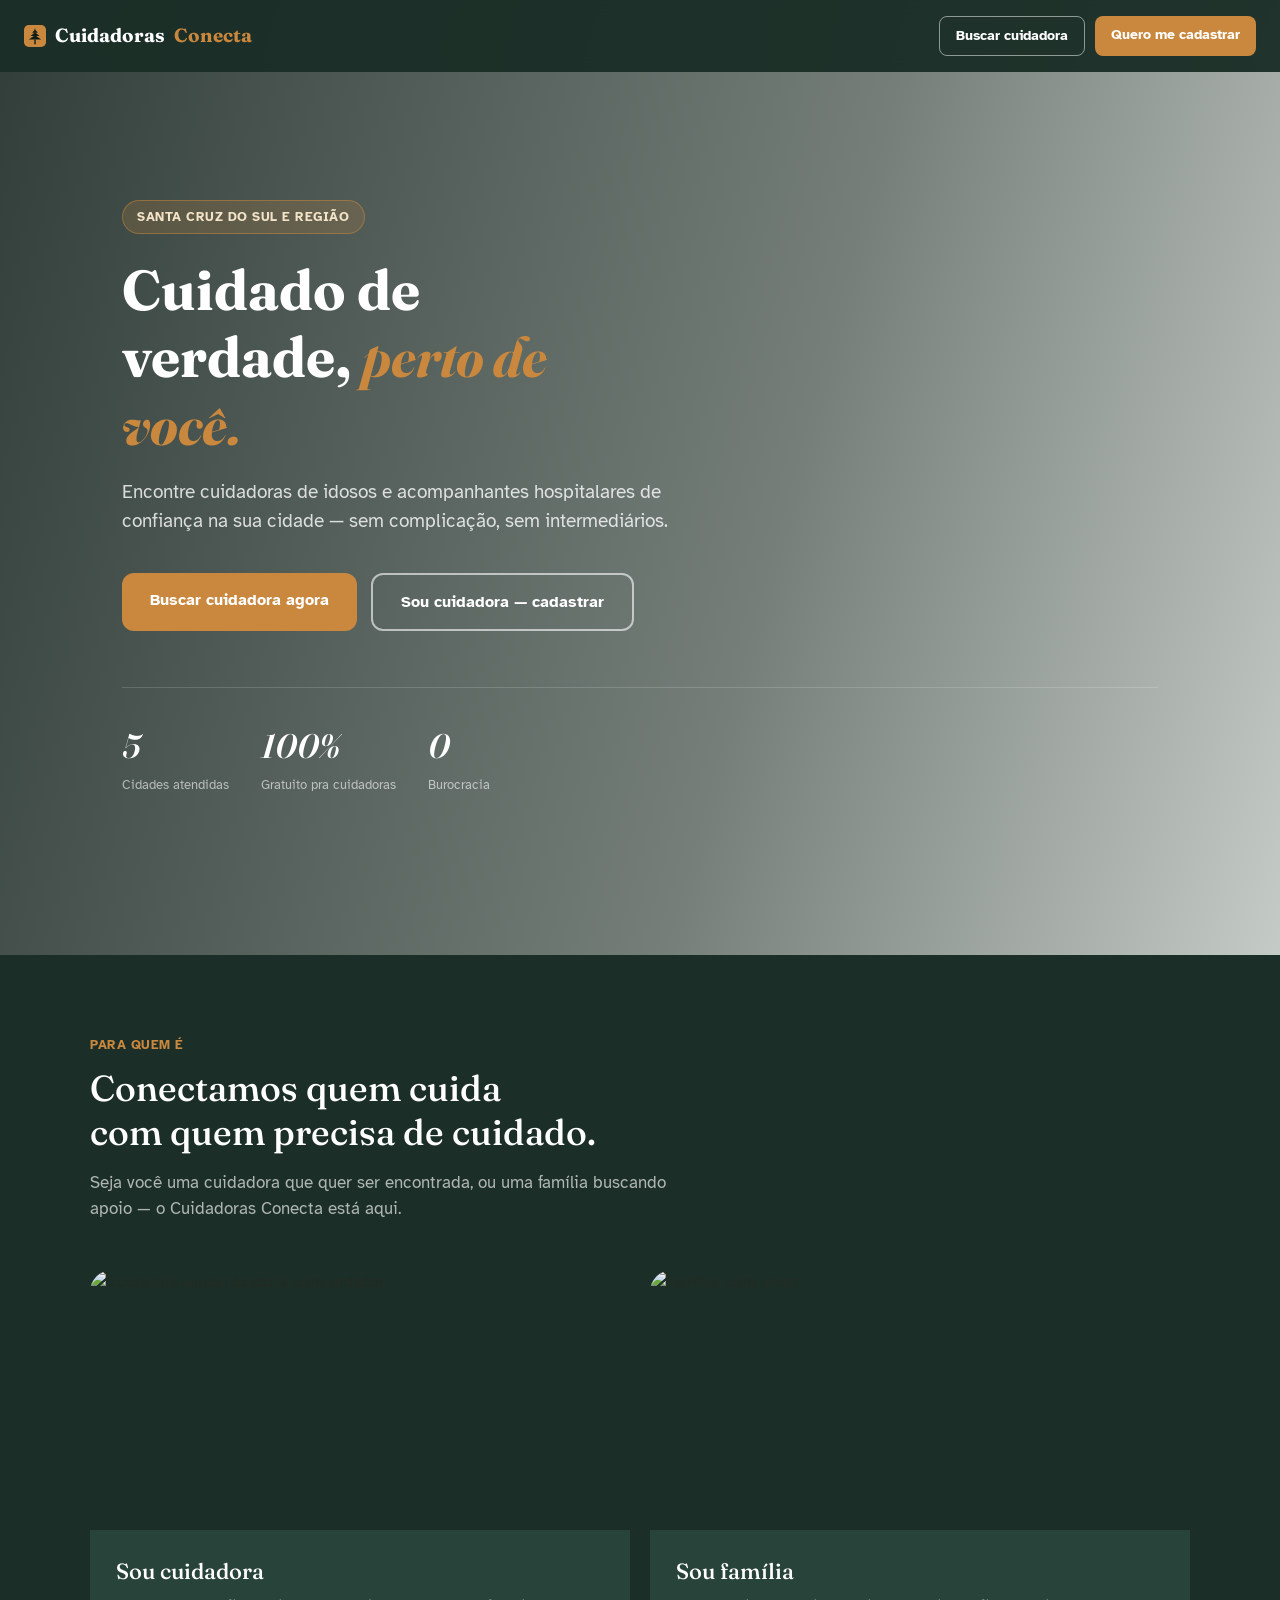
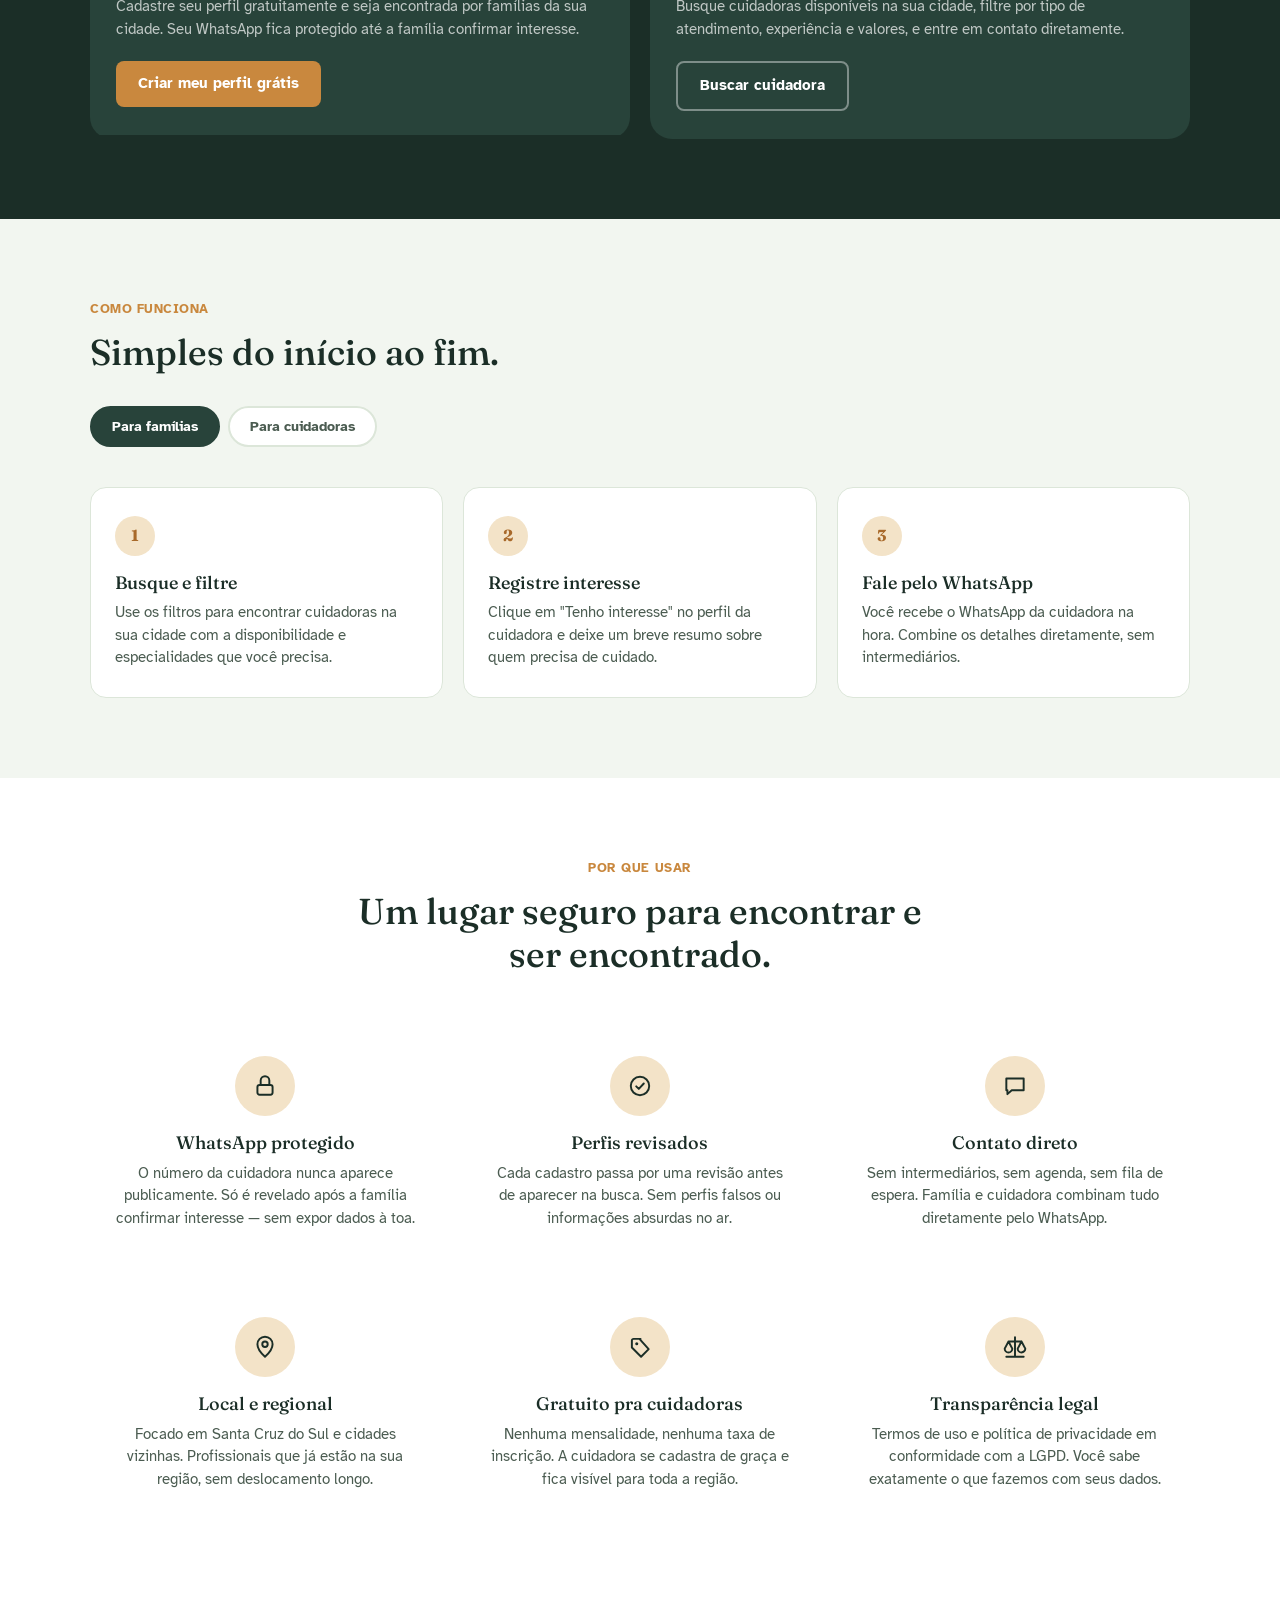
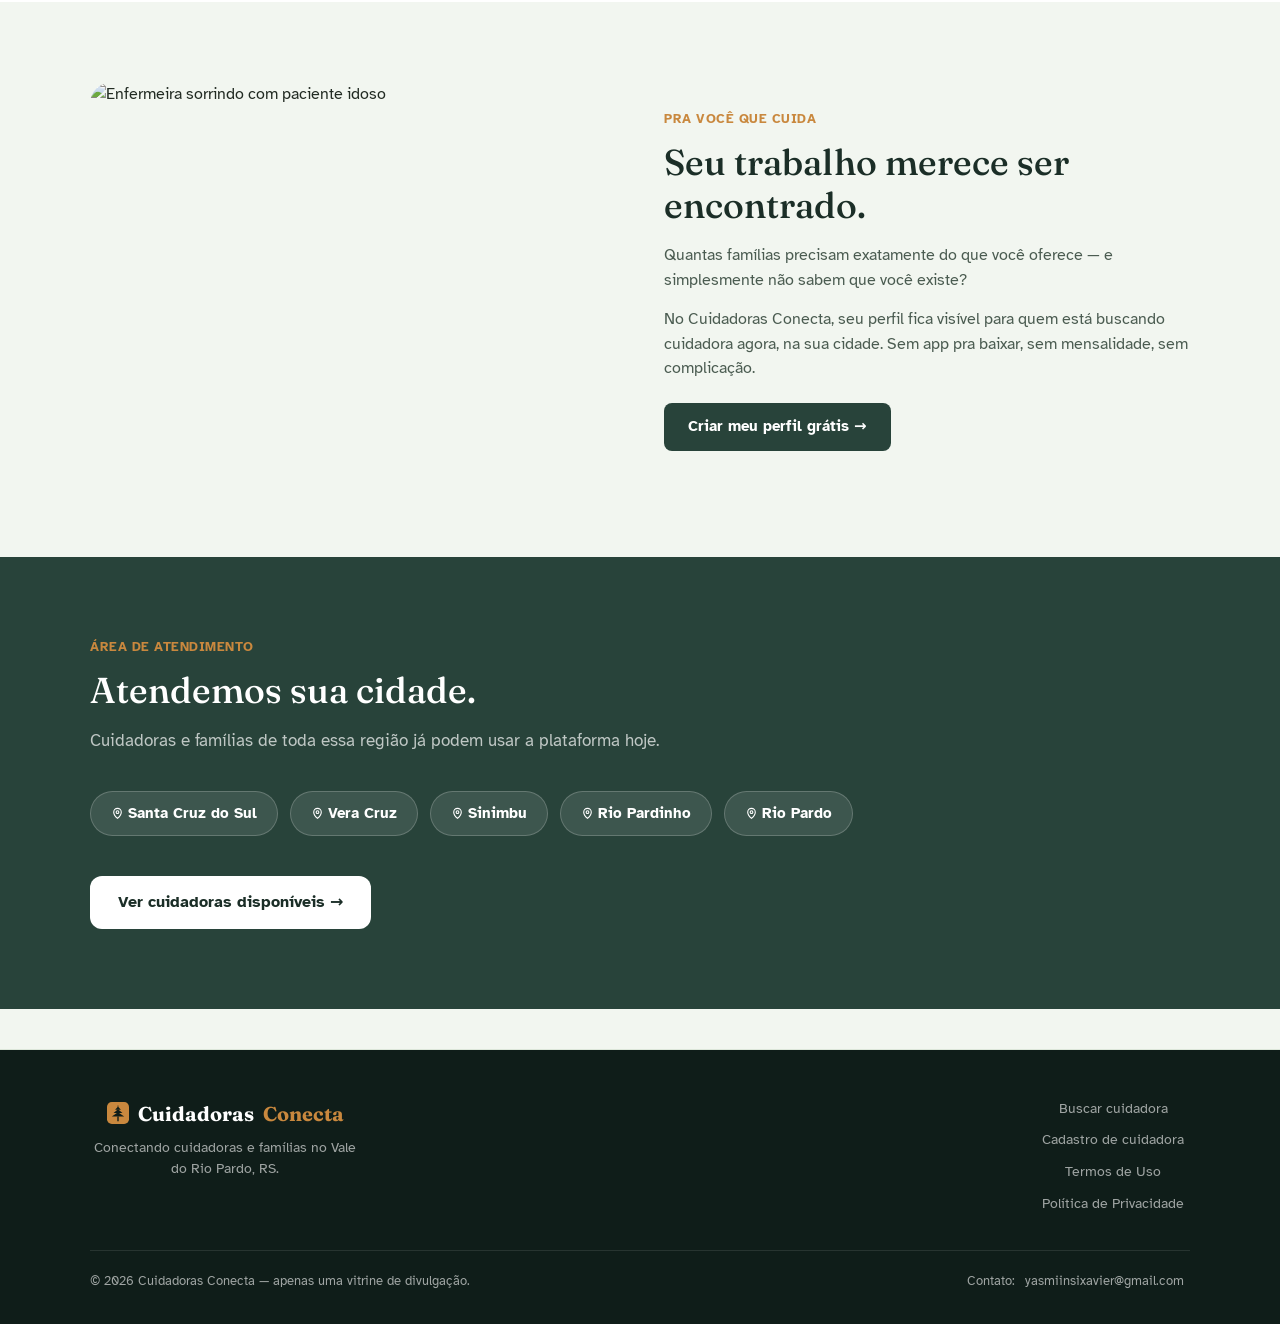
==== commit f4539cf4: "Add files via upload" ====
--- a/index.html
+++ b/index.html
@@ -16,7 +16,7 @@
 <meta property="og:image" content="og-image.png">
 <link rel="preconnect" href="https://fonts.googleapis.com">
 <link rel="preconnect" href="https://fonts.gstatic.com" crossorigin>
-<link href="https://fonts.googleapis.com/css2?family=Fraunces:ital,opsz,wght@0,9..144,400;0,9..144,600;0,9..144,700;1,9..144,600;1,9..144,700&family=Atkinson+Hyperlegible:wght@400;700&display=swap" rel="stylesheet">
+<link href="https://fonts.googleapis.com/css2?family=Fraunces:ital,opsz,wght@0,9..144,400;0,9..144,500;0,9..144,600;0,9..144,700;1,9..144,600;1,9..144,700&family=Atkinson+Hyperlegible:wght@400;700&display=swap" rel="stylesheet">
 <link rel="stylesheet" href="styles.css">
 <style>
 *{box-sizing:border-box; margin:0; padding:0;}
--- a/styles.css
+++ b/styles.css
@@ -37,8 +37,8 @@
   font-family: 'Fraunces', serif;
   color: var(--pine-dark);
   margin: 0;
-  font-weight: 700;
-  line-height: 1.15;
+  font-weight: 500;
+  line-height: 1.2;
 }
 a{ color: var(--pine-dark); text-decoration: underline; text-decoration-color: var(--amber); text-decoration-thickness: 2px; }
 a:hover{ color: var(--amber); }
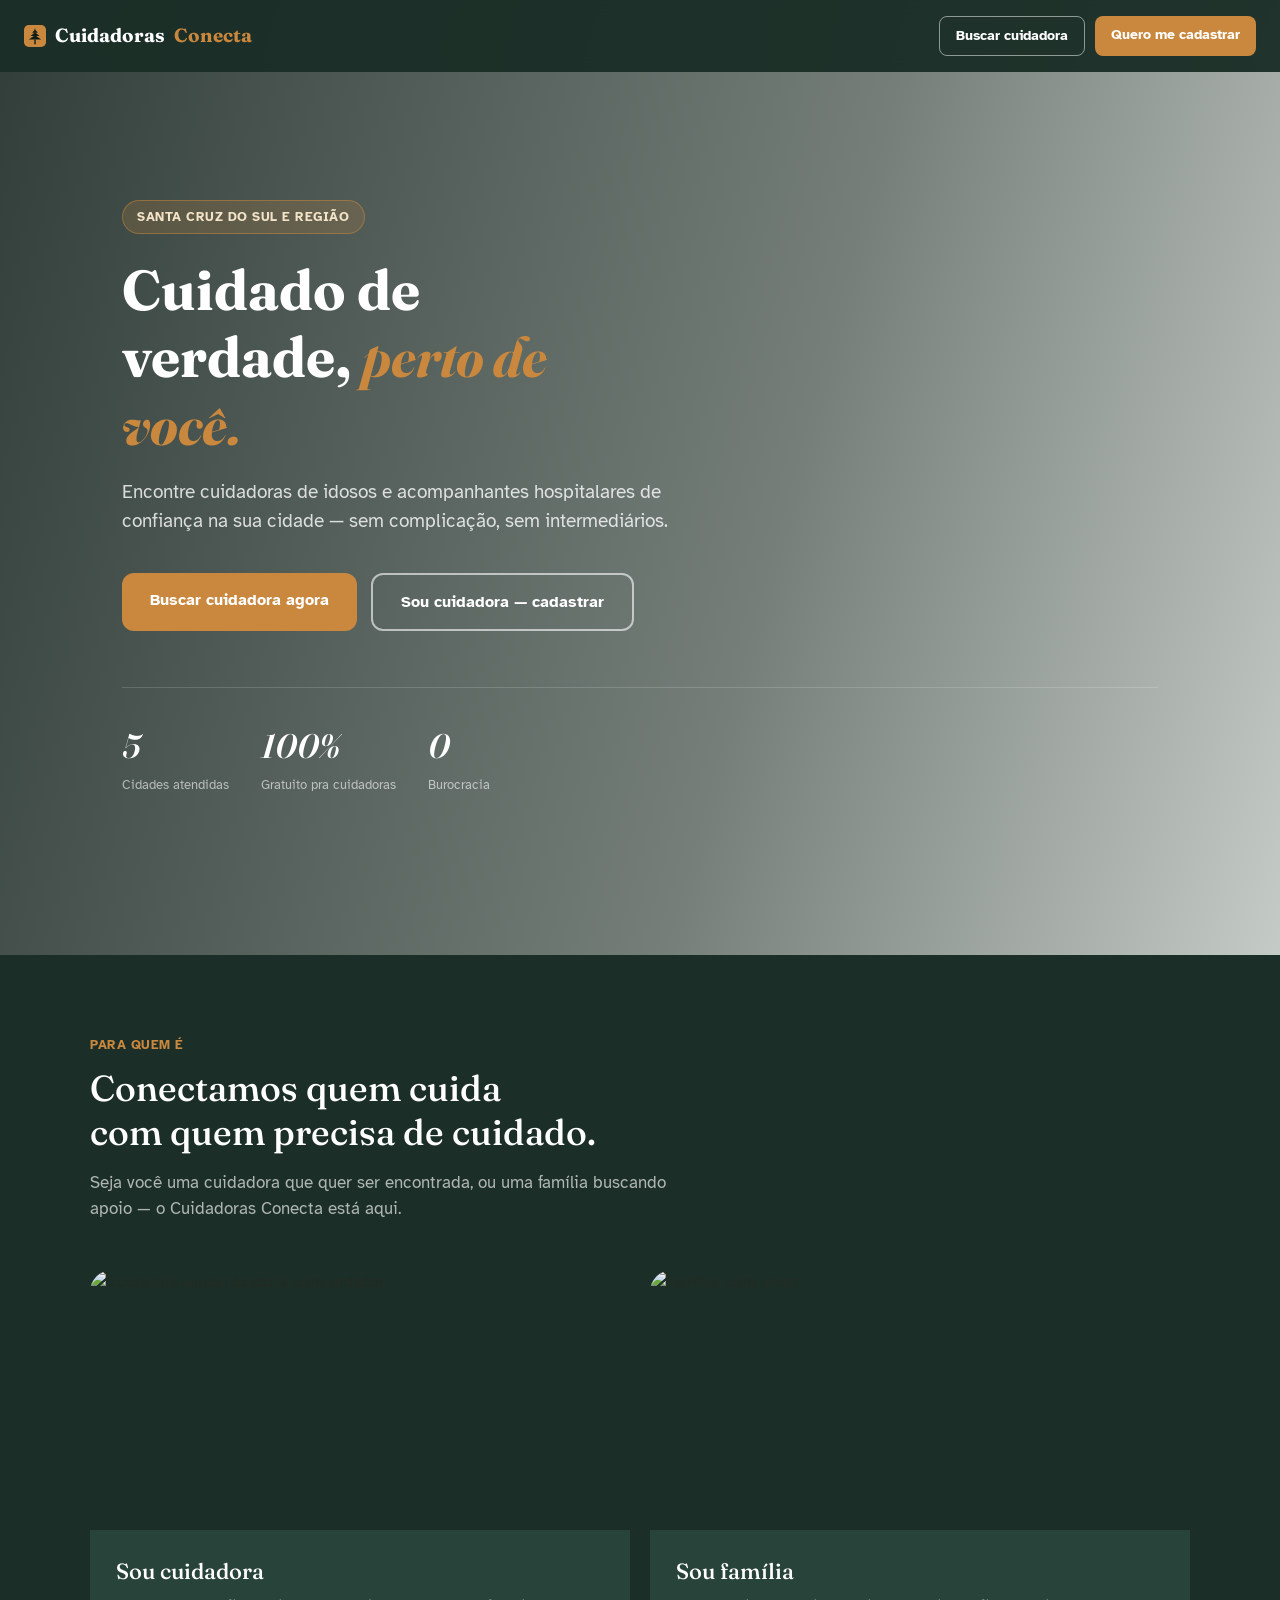
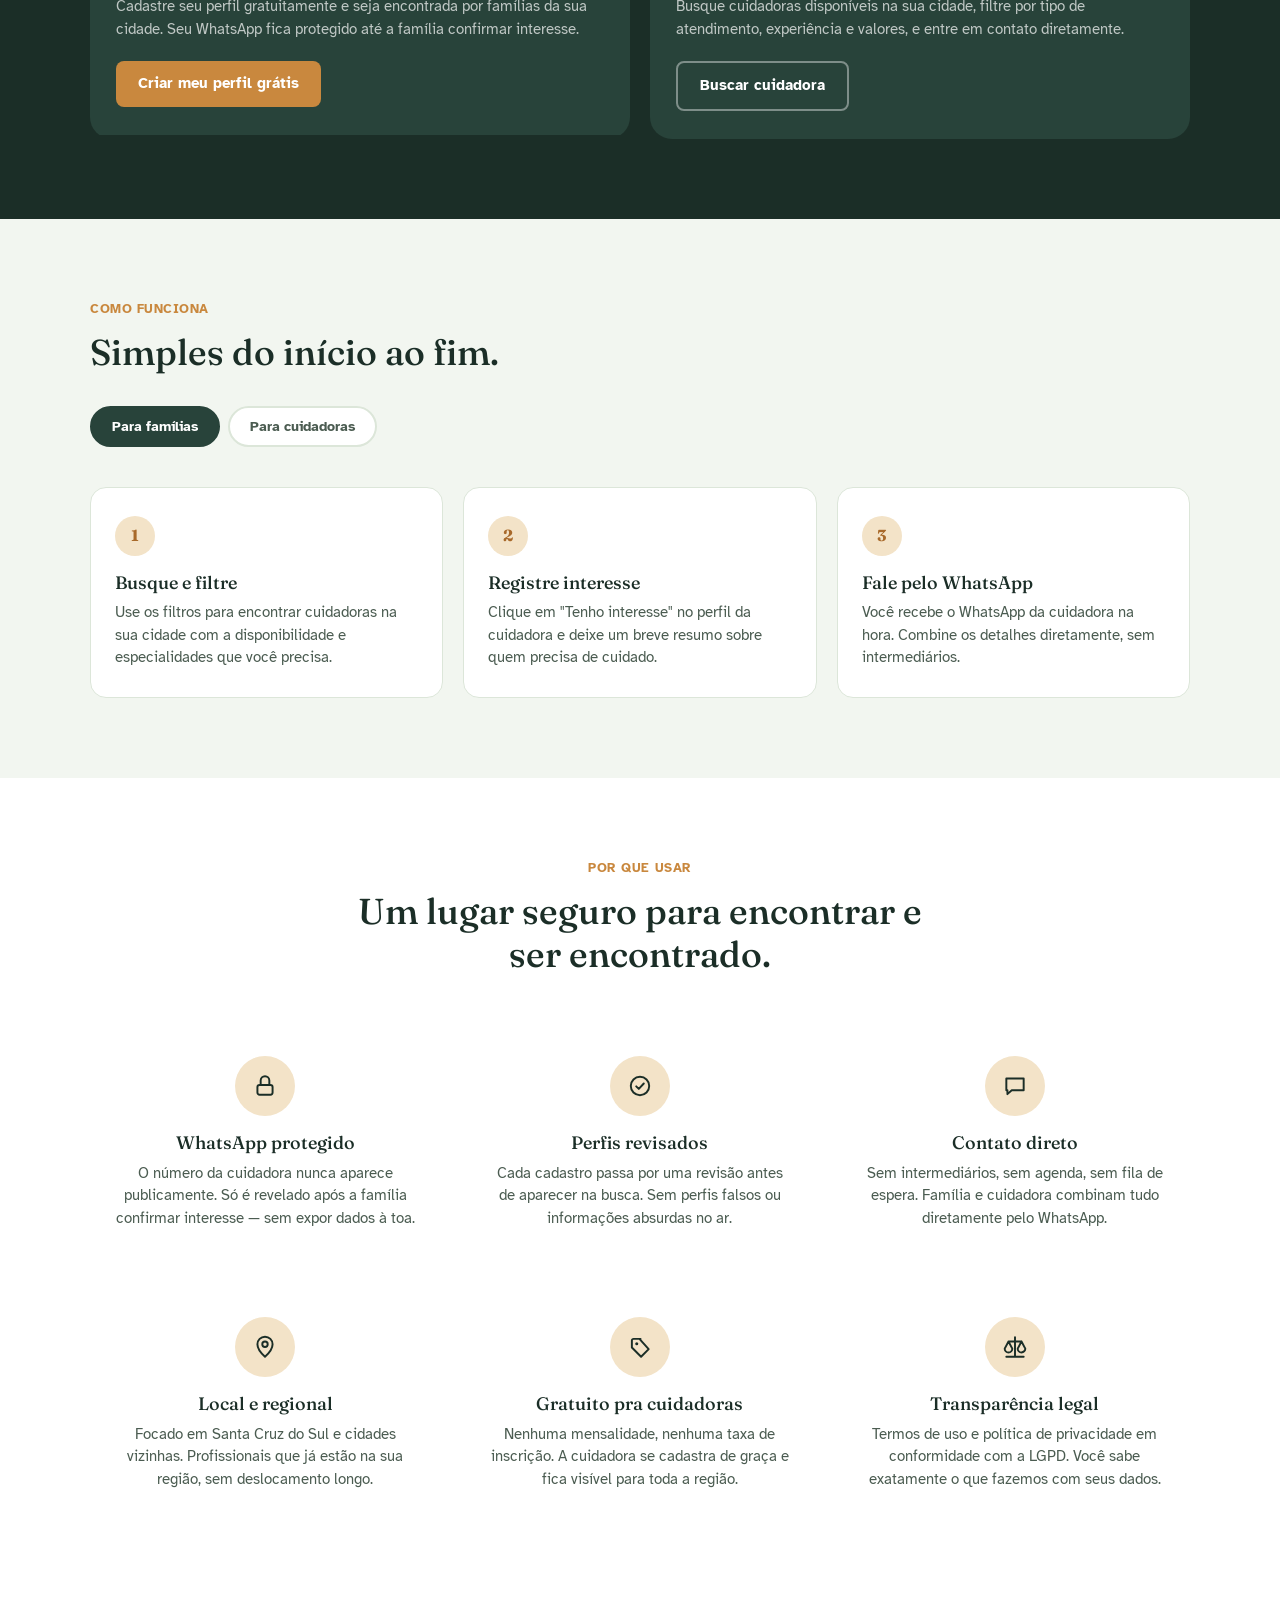
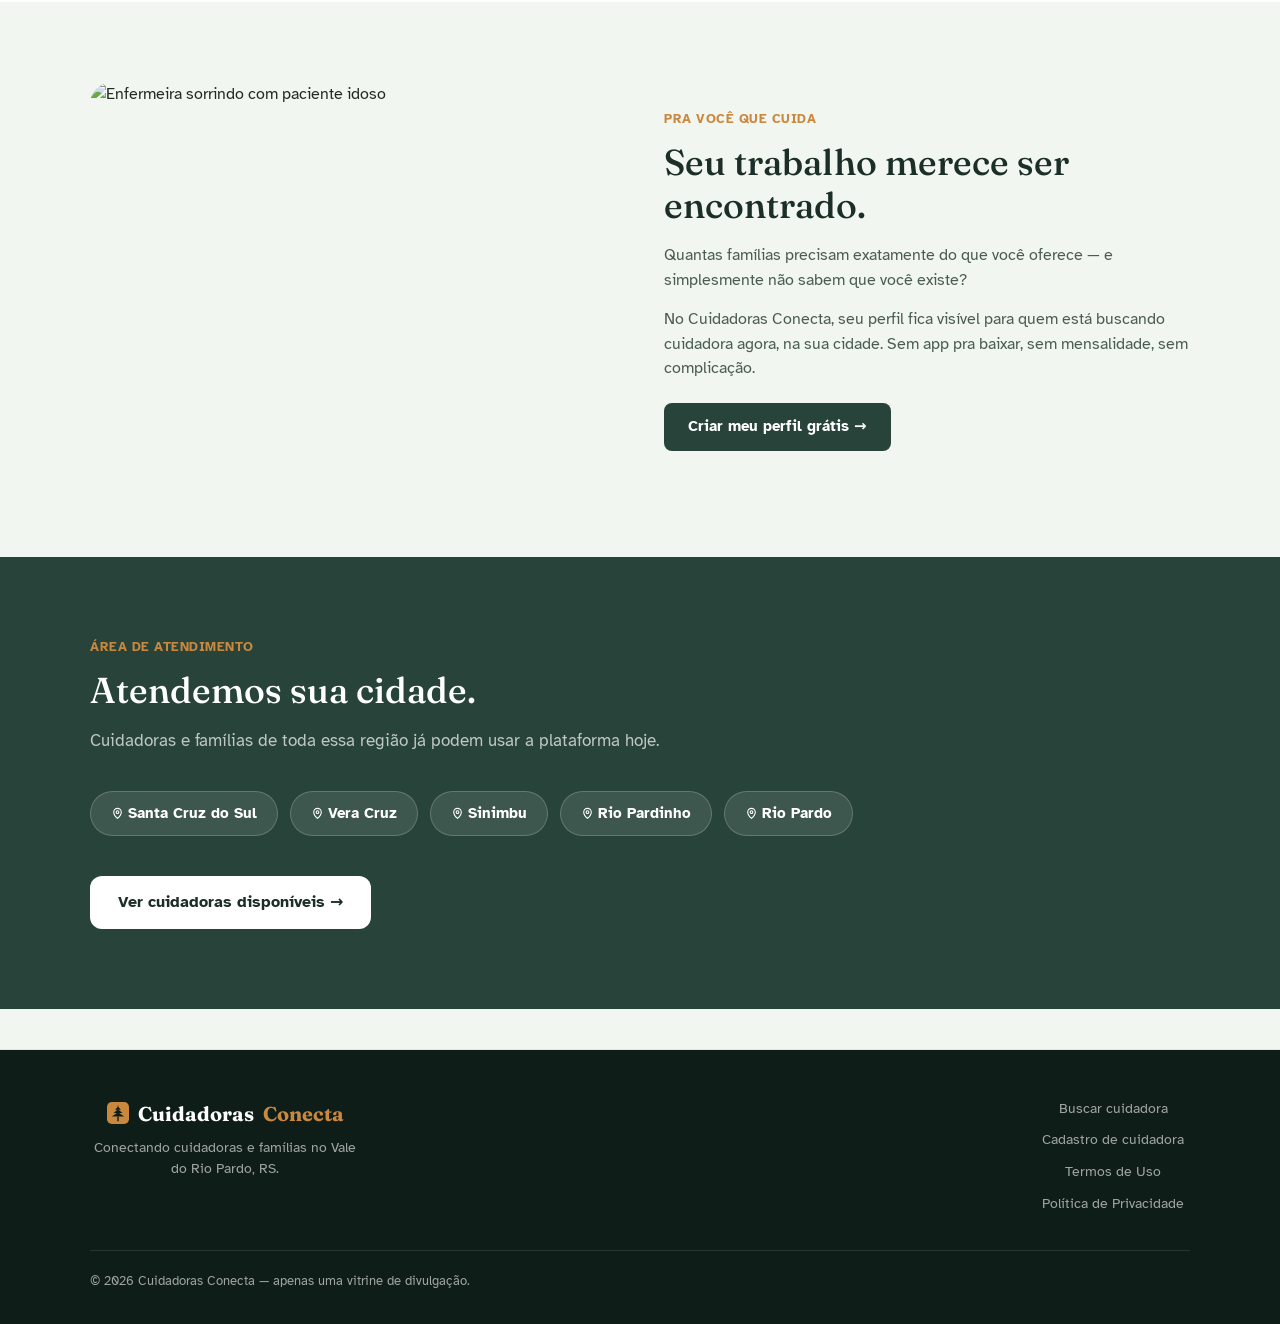
==== commit 599dd013: "Add files via upload" ====
--- a/index.html
+++ b/index.html
@@ -398,7 +398,6 @@
     </div>
     <div class="footer-bottom">
       <span>© 2026 Cuidadoras Conecta — apenas uma vitrine de divulgação.</span>
-      <span>Contato: <a style="color:rgba(255,255,255,.6)" href="mailto:yasmiinsixavier@gmail.com">yasmiinsixavier@gmail.com</a></span>
     </div>
   </div>
 </footer>
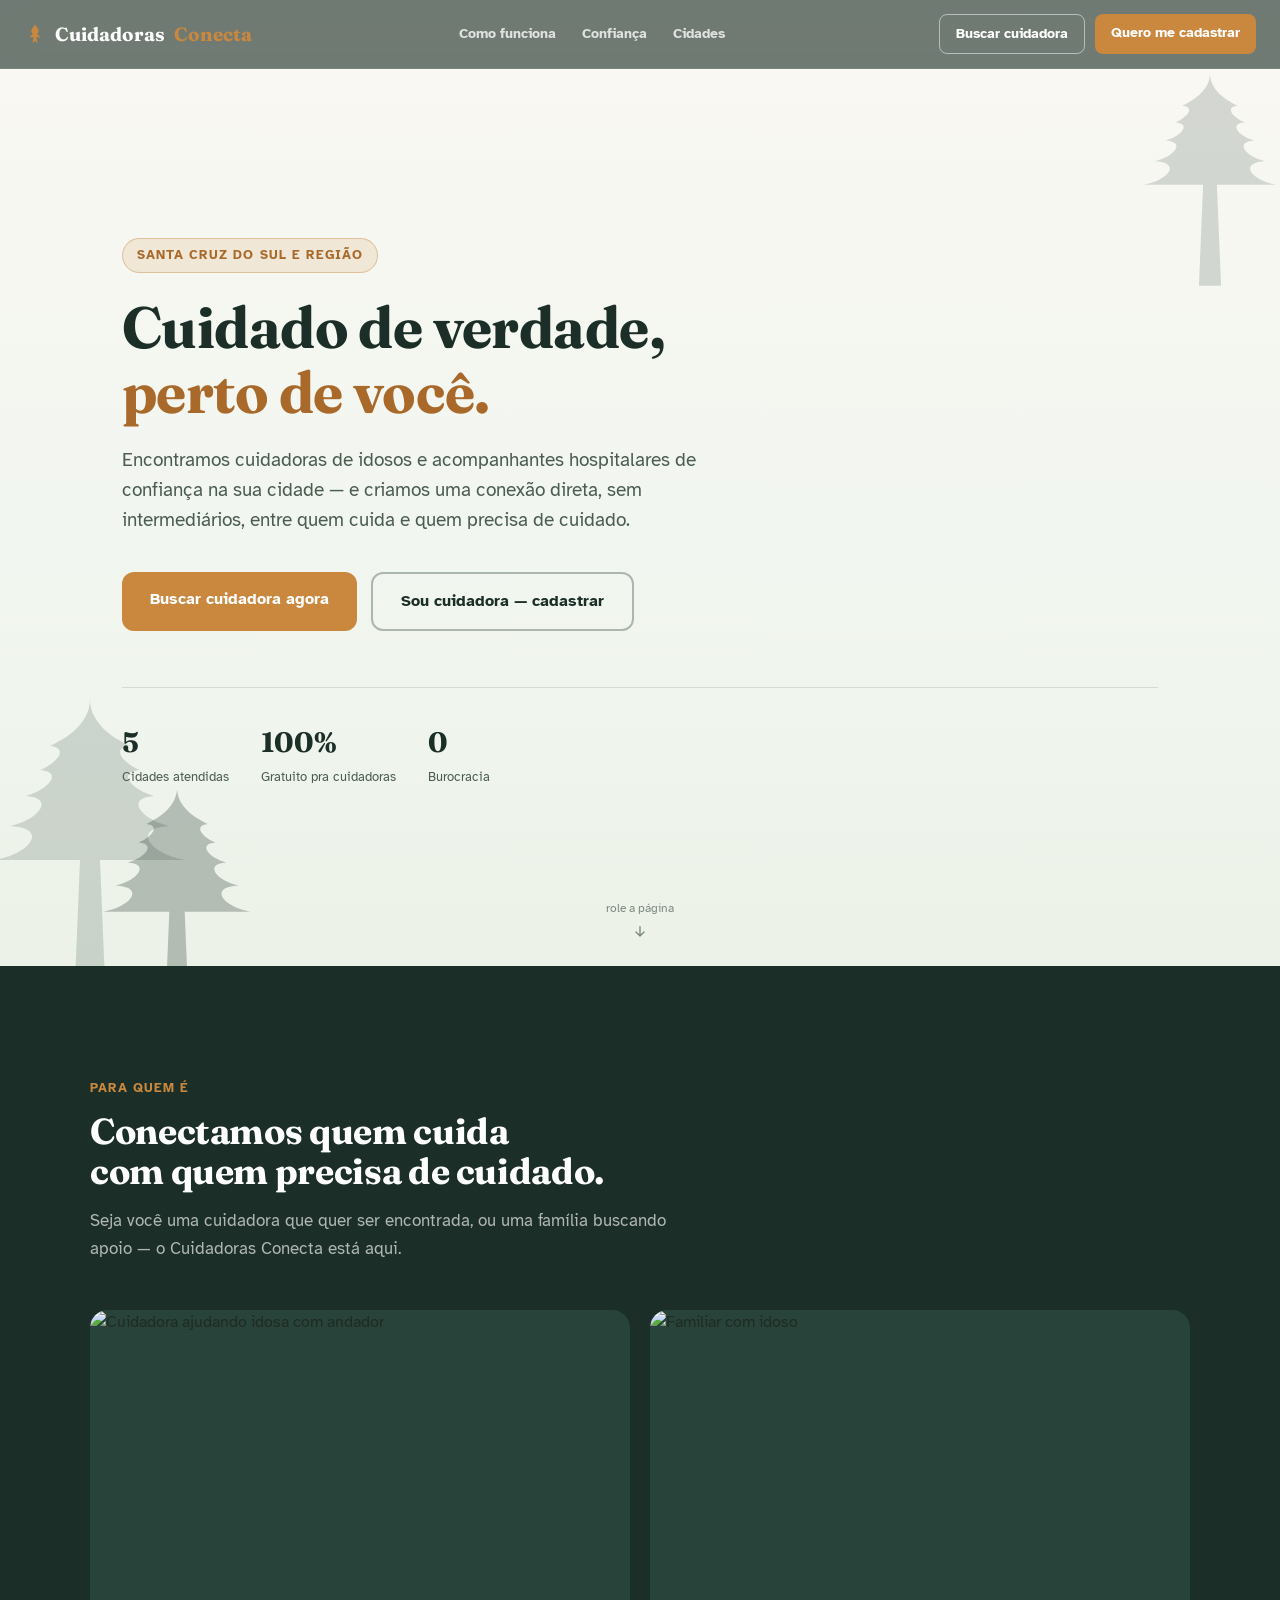
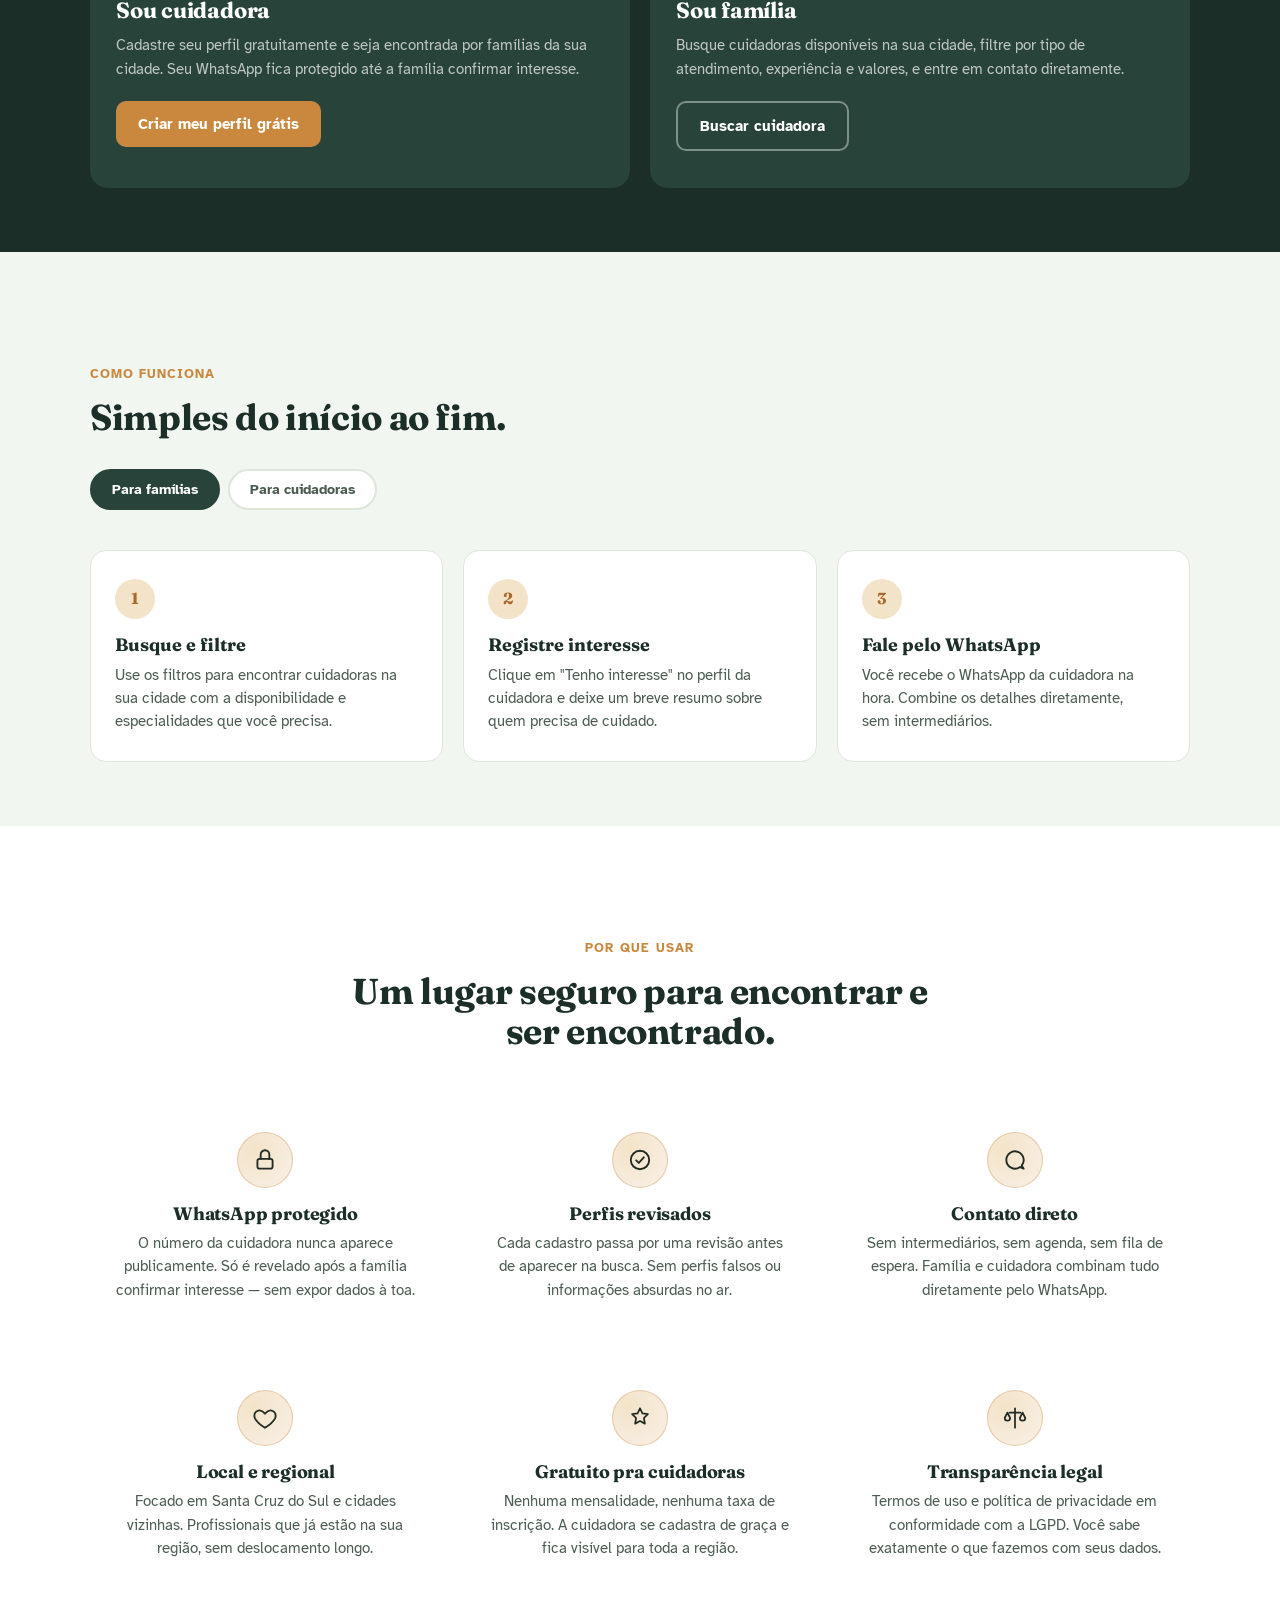
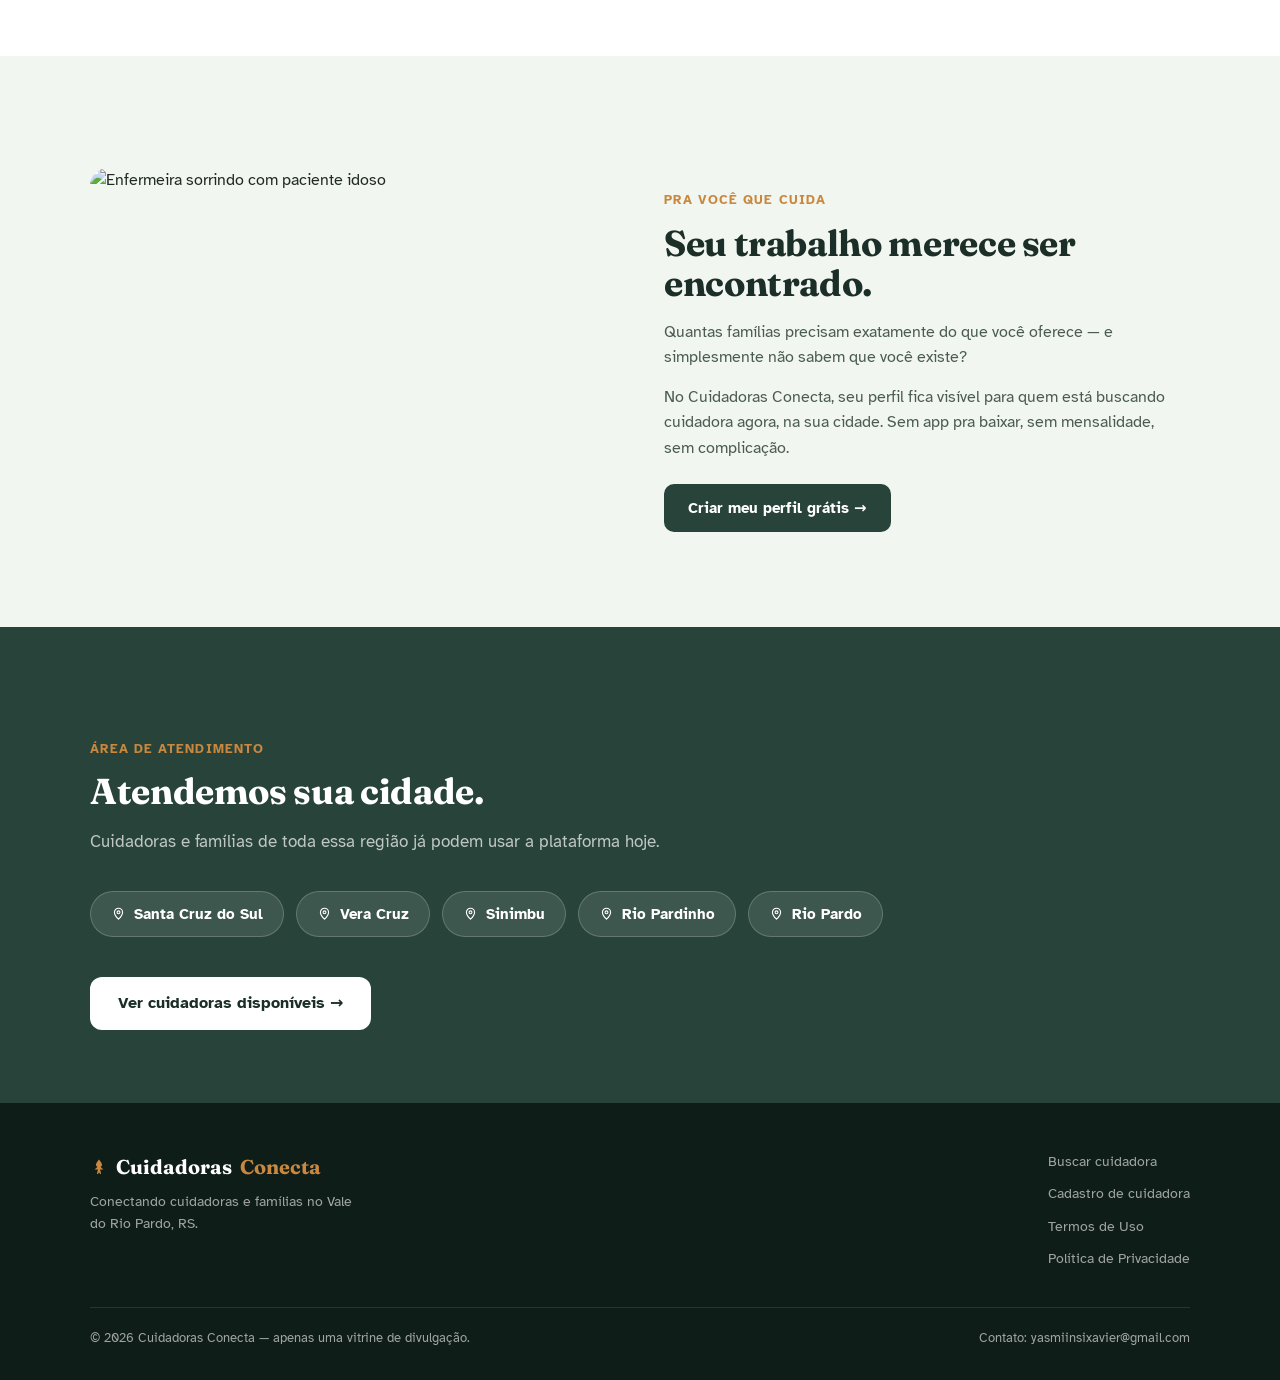
==== commit b04ecf61: "Add files via upload" ====
--- a/index.html
+++ b/index.html
@@ -4,106 +4,77 @@
 <meta charset="UTF-8">
 <meta name="viewport" content="width=device-width, initial-scale=1.0">
 <title>Cuidadoras Conecta — Cuidadoras de idosos em Santa Cruz do Sul e região</title>
-<meta name="description" content="Encontre cuidadoras de idosos e acompanhantes hospitalares de confiança em Santa Cruz do Sul e região. Busca gratuita, cadastro gratuito, contato direto pelo WhatsApp.">
-<link rel="icon" type="image/svg+xml" href="mark.svg">
-<link rel="icon" type="image/png" sizes="32x32" href="favicon-32.png">
-<link rel="apple-touch-icon" href="apple-touch-icon.png">
+<meta name="description" content="Encontre cuidadoras de idosos e acompanhantes hospitalares de confiança em Santa Cruz do Sul, Vera Cruz, Sinimbu, Rio Pardinho e Rio Pardo. Cadastro gratuito para cuidadoras, busca gratuita para famílias.">
+<meta name="robots" content="index, follow">
+<link rel="canonical" href="https://cuidadoras-conecta-rs.vercel.app/">
+
+<!-- Open Graph -->
 <meta property="og:type" content="website">
-<meta property="og:locale" content="pt_BR">
 <meta property="og:site_name" content="Cuidadoras Conecta">
 <meta property="og:title" content="Cuidadoras Conecta — Cuidado de verdade, perto de você">
-<meta property="og:description" content="Encontre cuidadoras de idosos e acompanhantes hospitalares de confiança em Santa Cruz do Sul e região, sem intermediários.">
-<meta property="og:image" content="og-image.png">
+<meta property="og:description" content="Conectamos famílias e cuidadoras de idosos / acompanhantes hospitalares em Santa Cruz do Sul e região. Cadastro gratuito, WhatsApp protegido.">
+<meta property="og:image" content="https://cuidadoras-conecta-rs.vercel.app/og-image.png">
+<meta property="og:locale" content="pt_BR">
+<meta property="og:url" content="https://cuidadoras-conecta-rs.vercel.app/">
+
+<!-- Twitter Card -->
+<meta name="twitter:card" content="summary_large_image">
+<meta name="twitter:title" content="Cuidadoras Conecta — Cuidado de verdade, perto de você">
+<meta name="twitter:description" content="Encontre cuidadoras de idosos e acompanhantes hospitalares de confiança em Santa Cruz do Sul e região.">
+<meta name="twitter:image" content="https://cuidadoras-conecta-rs.vercel.app/og-image.png">
+
+<link rel="icon" href="favicon.svg" type="image/svg+xml">
+<link rel="apple-touch-icon" href="apple-touch-icon.png">
+
 <link rel="preconnect" href="https://fonts.googleapis.com">
 <link rel="preconnect" href="https://fonts.gstatic.com" crossorigin>
-<link href="https://fonts.googleapis.com/css2?family=Fraunces:ital,opsz,wght@0,9..144,400;0,9..144,500;0,9..144,600;0,9..144,700;1,9..144,600;1,9..144,700&family=Atkinson+Hyperlegible:wght@400;700&display=swap" rel="stylesheet">
-<link rel="stylesheet" href="styles.css">
+<link href="https://fonts.googleapis.com/css2?family=Fraunces:opsz,wght@9..144,400;9..144,600;9..144,700&family=Atkinson+Hyperlegible:wght@400;700&display=swap" rel="stylesheet">
+<link rel="stylesheet" href="enhance.css">
+
+<!-- Dados estruturados (SEO) -->
+<script type="application/ld+json">
+{
+  "@context": "https://schema.org",
+  "@type": "LocalBusiness",
+  "name": "Cuidadoras Conecta",
+  "description": "Plataforma que conecta famílias a cuidadoras de idosos e acompanhantes hospitalares em Santa Cruz do Sul e região, RS.",
+  "areaServed": ["Santa Cruz do Sul", "Vera Cruz", "Sinimbu", "Rio Pardinho", "Rio Pardo"],
+  "url": "https://cuidadoras-conecta-rs.vercel.app/"
+}
+</script>
+
 <style>
+:root{
+  --bg:#F2F6F0; --surface:#fff; --ink:#1F2B23; --ink-soft:#4B5C51;
+  --pine:#28433A; --pine-dark:#1B2E27; --pine-xdark:#0F1D19;
+  --amber:#C9883E; --amber-soft:#F3E3C8; --amber-dark:#A8692A;
+  --line:#DCE6D9; --radius:14px;
+}
 *{box-sizing:border-box; margin:0; padding:0;}
+html{scroll-behavior:smooth;}
+body{font-family:'Atkinson Hyperlegible',system-ui,sans-serif; font-size:16px; color:var(--ink); background:var(--bg); line-height:1.6;}
+h1,h2,h3,h4{font-family:'Fraunces',serif; color:var(--pine-dark); font-weight:700; line-height:1.15;}
 a{color:inherit; text-decoration:none;}
 img{display:block; max-width:100%;}
 
-/* NAV */
-nav{
-  position:fixed; top:0; left:0; right:0; z-index:100;
-  background:rgba(27,46,39,0.96); backdrop-filter:blur(8px);
-  padding:16px 24px; display:flex; justify-content:space-between; align-items:center;
-}
-.nav-logo{font-family:'Fraunces',serif; font-size:19px; font-weight:700; color:#fff; display:inline-flex; align-items:center; gap:9px;}
+.nav-logo{font-family:'Fraunces',serif; font-size:19px; font-weight:700; color:#fff;}
 .nav-logo span{color:var(--amber);}
-.brand-mark{flex-shrink:0;}
 .nav-ctas{display:flex; gap:10px;}
 .btn-nav-outline{
-  border:1.5px solid rgba(255,255,255,.5); color:#fff; border-radius: var(--radius-sm);
+  border:1.5px solid rgba(255,255,255,.5); color:#fff; border-radius:8px;
   padding:8px 16px; font-size:14px; font-weight:700; font-family:inherit;
   background:transparent; cursor:pointer; text-decoration:none;
-  transition:border-color .15s, background .15s;
 }
 .btn-nav-outline:hover{border-color:#fff; background:rgba(255,255,255,.08);}
 .btn-nav-solid{
-  background:var(--amber); color:#fff; border:none; border-radius: var(--radius-sm);
+  background:var(--amber); color:#fff; border:none; border-radius:8px;
   padding:8px 16px; font-size:14px; font-weight:700; font-family:inherit;
-  cursor:pointer; text-decoration:none; transition:background .15s;
+  cursor:pointer; text-decoration:none;
 }
 .btn-nav-solid:hover{background:var(--amber-dark);}
 
-/* HERO */
-.hero{
-  min-height:100vh; position:relative; display:flex; align-items:center;
-  overflow:hidden;
-}
-.hero-bg{
-  position:absolute; inset:0;
-  background-image:url('https://images.unsplash.com/photo-1762955911431-4c44c7c3f408?w=1400&q=80&auto=format&fit=crop');
-  background-size:cover; background-position:center;
-}
-.hero-overlay{
-  position:absolute; inset:0;
-  background:linear-gradient(105deg, rgba(15,29,25,.85) 0%, rgba(15,29,25,.55) 60%, rgba(15,29,25,.2) 100%);
-}
-.hero-content{
-  position:relative; z-index:2; max-width:1100px; margin:0 auto;
-  padding:120px 32px 80px; width:100%;
-}
-.hero-eyebrow{
-  display:inline-flex; align-items:center; gap:8px;
-  background:rgba(201,136,62,.2); border:1px solid rgba(201,136,62,.5);
-  color:#F3E3C8; font-size:13px; font-weight:700; text-transform:uppercase; letter-spacing:.04em;
-  padding:6px 14px; border-radius: var(--radius-pill); margin-bottom:22px;
-}
-.hero h1{
-  font-size:clamp(32px,5vw,56px); color:#fff; max-width:14ch;
-  margin-bottom:20px; font-weight:700;
-}
-.hero h1 em{color:var(--amber); font-style:italic; font-variation-settings:'opsz' 144;}
-.hero p{
-  font-size:clamp(16px,2vw,19px); color:rgba(255,255,255,.8);
-  max-width:48ch; margin-bottom:36px;
-}
-.hero-btns{display:flex; gap:14px; flex-wrap:wrap;}
-.btn-hero-primary{
-  background:var(--amber); color:#fff; border:none; border-radius: var(--radius-md);
-  padding:15px 28px; font-size:16px; font-weight:700; font-family:inherit;
-  cursor:pointer; text-decoration:none; transition:background .15s, transform .1s;
-  display:inline-block;
-}
-.btn-hero-primary:hover{background:var(--amber-dark); transform:translateY(-1px);}
-.btn-hero-outline{
-  background:transparent; color:#fff; border:2px solid rgba(255,255,255,.6);
-  border-radius: var(--radius-md); padding:15px 28px; font-size:16px; font-weight:700; font-family:inherit;
-  cursor:pointer; text-decoration:none; transition:border-color .15s, background .15s;
-  display:inline-block;
-}
-.btn-hero-outline:hover{border-color:#fff; background:rgba(255,255,255,.08);}
-.hero-stats{
-  display:flex; gap:32px; flex-wrap:wrap; margin-top:56px;
-  padding-top:32px; border-top:1px solid rgba(255,255,255,.15);
-}
-.hero-stat .num{font-family:'Fraunces',serif; font-size:34px; color:#fff; font-weight:600; font-variation-settings:'opsz' 144; font-style:italic;}
-.hero-stat .label{font-size:13px; color:rgba(255,255,255,.6); margin-top:2px;}
-
 /* SECTION BASE */
-section{padding:80px 24px;}
+section{padding:88px 24px;}
 .container{max-width:1100px; margin:0 auto;}
 .section-eyebrow{
   font-size:13px; font-weight:700; text-transform:uppercase; letter-spacing:.04em;
@@ -120,22 +91,20 @@
 .audience-grid{display:grid; grid-template-columns:1fr 1fr; gap:20px; margin-top:48px;}
 @media(max-width:680px){.audience-grid{grid-template-columns:1fr;}}
 .audience-card{
-  border-radius: var(--radius-lg); overflow:hidden; position:relative;
-}
-.audience-card img{width:100%; height:260px; object-fit:cover; filter:saturate(.92) sepia(.08) hue-rotate(-6deg);}
-.audience-card-body{
-  background:var(--pine); padding:28px 26px;
-}
+  border-radius:18px; overflow:hidden; position:relative; background: var(--pine);
+}
+.audience-card img{width:100%; height:260px; object-fit:cover;}
+.audience-card-body{ padding:28px 26px; }
 .audience-card h3{font-size:22px; color:#fff; margin-bottom:10px;}
 .audience-card p{font-size:15px; color:rgba(255,255,255,.7); margin-bottom:20px;}
 .btn-card{
-  display:inline-block; background:var(--amber); color:#fff; border-radius: var(--radius-sm);
-  padding:11px 22px; font-weight:700; font-size:15px; transition:background .15s;
+  display:inline-block; background:var(--amber); color:#fff; border-radius:10px;
+  padding:11px 22px; font-weight:700; font-size:15px;
 }
 .btn-card:hover{background:var(--amber-dark);}
 .btn-card-outline{
-  display:inline-block; border:2px solid rgba(255,255,255,.4); color:#fff; border-radius: var(--radius-sm);
-  padding:11px 22px; font-weight:700; font-size:15px; transition:border-color .15s;
+  display:inline-block; border:2px solid rgba(255,255,255,.4); color:#fff; border-radius:10px;
+  padding:11px 22px; font-weight:700; font-size:15px;
 }
 .btn-card-outline:hover{border-color:#fff;}
 
@@ -143,7 +112,7 @@
 .how{background:var(--bg);}
 .how-tabs{display:flex; gap:8px; margin:32px 0 40px;}
 .how-tab{
-  padding:10px 20px; border-radius: var(--radius-pill); font-weight:700; font-size:14px;
+  padding:10px 20px; border-radius:999px; font-weight:700; font-size:14px;
   cursor:pointer; border:2px solid var(--line); background:var(--surface); color:var(--ink-soft);
   transition:all .15s; font-family:inherit;
 }
@@ -151,7 +120,7 @@
 .how-steps{display:none;}
 .how-steps.active{display:grid; grid-template-columns:repeat(3,1fr); gap:20px;}
 @media(max-width:640px){.how-steps.active{grid-template-columns:1fr;}}
-.how-step{background:var(--surface); border:1px solid var(--line); border-radius: var(--radius); padding:28px 24px;}
+.how-step{background:var(--surface); border:1px solid var(--line); border-radius:16px; padding:28px 24px;}
 .how-step .num{
   width:40px; height:40px; border-radius:50%; background:var(--amber-soft);
   color:var(--amber-dark); font-weight:700; font-size:16px; font-family:'Fraunces',serif;
@@ -164,11 +133,7 @@
 .trust{background:var(--surface);}
 .trust-grid{display:grid; grid-template-columns:repeat(3,1fr); gap:24px; margin-top:48px;}
 @media(max-width:700px){.trust-grid{grid-template-columns:1fr;}}
-.trust-item{text-align:center; padding:32px 24px;}
-.trust-icon{
-  width:60px; height:60px; border-radius:50%; background:var(--amber-soft);
-  display:flex; align-items:center; justify-content:center; margin:0 auto 16px; font-size:26px;
-}
+.trust-item{text-align:center; padding:32px 24px; border-radius:16px;}
 .trust-item h3{font-size:18px; margin-bottom:8px;}
 .trust-item p{font-size:14.5px; color:var(--ink-soft);}
 
@@ -179,15 +144,15 @@
 .cities .section-eyebrow{color:var(--amber);}
 .cities-grid{display:flex; flex-wrap:wrap; gap:12px; margin-top:36px;}
 .city-pill{
+  display:inline-flex; align-items:center; gap:8px;
   background:rgba(255,255,255,.1); border:1px solid rgba(255,255,255,.2);
-  color:#fff; padding:10px 20px; border-radius: var(--radius-pill); font-weight:700; font-size:15px;
-  display:inline-flex; align-items:center; gap:2px;
-}
+  color:#fff; padding:10px 20px; border-radius:999px; font-weight:700; font-size:15px;
+}
+.city-pill svg{ width:15px; height:15px; }
 .cities-cta{margin-top:40px;}
 .cities-cta a{
   display:inline-block; background:#fff; color:var(--pine-dark);
-  padding:14px 28px; border-radius: var(--radius-md); font-weight:700; font-size:16px;
-  transition:background .15s;
+  padding:14px 28px; border-radius:12px; font-weight:700; font-size:16px;
 }
 .cities-cta a:hover{background:var(--amber-soft);}
 
@@ -195,14 +160,13 @@
 .split{background:var(--bg);}
 .split-inner{display:grid; grid-template-columns:1fr 1fr; gap:48px; align-items:center;}
 @media(max-width:700px){.split-inner{grid-template-columns:1fr;}}
-.split-img{border-radius: var(--radius-lg); overflow:hidden; aspect-ratio:4/3; object-fit:cover; width:100%; filter:saturate(.92) sepia(.08) hue-rotate(-6deg);}
+.split-img{border-radius:18px; overflow:hidden; aspect-ratio:4/3; object-fit:cover; width:100%;}
 .split-text .section-eyebrow{margin-bottom:12px;}
 .split-text h2{margin-bottom:16px;}
 .split-text p{color:var(--ink-soft); font-size:16px; margin-bottom:14px;}
 .split-text a{
   display:inline-block; margin-top:8px; background:var(--pine); color:#fff;
-  padding:12px 24px; border-radius: var(--radius-sm); font-weight:700; font-size:15px;
-  transition:background .15s;
+  padding:12px 24px; border-radius:10px; font-weight:700; font-size:15px;
 }
 .split-text a:hover{background:var(--pine-dark);}
 
@@ -210,42 +174,70 @@
 footer{background:var(--pine-xdark); color:rgba(255,255,255,.6); padding:48px 24px 32px;}
 .footer-inner{max-width:1100px; margin:0 auto;}
 .footer-top{display:flex; justify-content:space-between; align-items:flex-start; gap:32px; flex-wrap:wrap; margin-bottom:36px;}
-.footer-brand .logo{font-family:'Fraunces',serif; font-size:20px; color:#fff; font-weight:700; margin-bottom:8px; display:inline-flex; align-items:center; gap:9px;}
+.footer-brand .logo{font-family:'Fraunces',serif; font-size:20px; color:#fff; font-weight:700; margin-bottom:8px; display:flex; align-items:center; gap:8px;}
 .footer-brand .logo span{color:var(--amber);}
 .footer-brand p{font-size:14px; max-width:30ch;}
 .footer-links{display:flex; flex-direction:column; gap:10px;}
-.footer-links a{font-size:14px; color:rgba(255,255,255,.6); transition:color .15s;}
+.footer-links a{font-size:14px; color:rgba(255,255,255,.6);}
 .footer-links a:hover{color:#fff;}
 .footer-bottom{border-top:1px solid rgba(255,255,255,.1); padding-top:20px; font-size:13px; display:flex; justify-content:space-between; flex-wrap:wrap; gap:8px;}
 
 @media(max-width:600px){
   .nav-ctas .btn-nav-outline{display:none;}
-  .hero-stats{gap:20px;}
+  .hero-connect .hero-stats{gap:20px;}
 }
 </style>
 </head>
 <body>
+<a class="skip-link" href="#conteudo-principal">Pular para o conteúdo</a>
 
 <!-- NAV -->
-<nav>
-  <span class="nav-logo"><svg class="brand-mark" width="22" height="22" viewBox="0 0 512 512"><rect width="512" height="512" rx="112" fill="var(--amber)"/><rect x="240" y="336" width="32" height="112" fill="var(--pine-xdark)"/><polygon points="112,336 400,336 256,240" fill="var(--pine-xdark)"/><polygon points="152,256 360,256 256,168" fill="var(--pine-xdark)"/><polygon points="189,180 323,180 256,104" fill="var(--pine-xdark)"/><circle cx="256" cy="93" r="14" fill="var(--pine-xdark)"/></svg>Cuidadoras<span>Conecta</span></span>
+<nav class="glass-nav">
+  <a class="nav-logo" href="index.html" aria-label="Cuidadoras Conecta — início">
+    <svg width="22" height="22" viewBox="0 0 24 24" fill="none" aria-hidden="true">
+      <path d="M12 2C12 2 8 6.5 8 9.2C8 10.4 8.8 11.2 9.8 11.2C9.2 12.6 8.2 13.6 6.6 14.6C6.2 14.85 6.35 15.45 6.8 15.45H10.6L9.3 20.8C9.15 21.4 9.9 21.75 10.3 21.3L12 19.3L13.7 21.3C14.1 21.75 14.85 21.4 14.7 20.8L13.4 15.45H17.2C17.65 15.45 17.8 14.85 17.4 14.6C15.8 13.6 14.8 12.6 14.2 11.2C15.2 11.2 16 10.4 16 9.2C16 6.5 12 2 12 2Z" fill="var(--amber)"/>
+    </svg>
+    Cuidadoras<span>Conecta</span>
+  </a>
+  <div class="nav-links">
+    <a href="#como-funciona">Como funciona</a>
+    <a href="#confianca">Confiança</a>
+    <a href="#cidades">Cidades</a>
+  </div>
   <div class="nav-ctas">
     <a class="btn-nav-outline" href="busca.html">Buscar cuidadora</a>
-    <a class="btn-nav-solid" href="cadastro.html">Quero me cadastrar</a>
+    <a class="btn-nav-solid btn-premium" href="cadastro.html">Quero me cadastrar</a>
   </div>
 </nav>
 
-<!-- HERO -->
-<section class="hero">
-  <div class="hero-bg"></div>
-  <div class="hero-overlay"></div>
+<main id="conteudo-principal">
+<!-- HERO — "Elo de Luz" -->
+<section class="hero-connect">
+  <!-- Camadas de silhueta de araucária (identidade regional, muito sutil) -->
+  <div class="araucaria-layer layer-back" data-depth="0.6" aria-hidden="true">
+    <svg width="260" height="320" viewBox="0 0 260 320" style="position:absolute; left:-40px; bottom:-40px;">
+      <path d="M130 10 C132 40 100 55 90 60 C110 62 96 78 80 84 C104 86 88 104 66 110 C96 112 78 134 50 140 C90 142 70 168 34 174 L226 174 C190 168 170 142 210 140 C182 134 164 112 194 110 C172 104 156 86 180 84 C164 78 150 62 170 60 C160 55 128 40 130 10 Z M120 174 L140 174 L146 320 L114 320 Z" fill="var(--pine)"/>
+    </svg>
+    <svg width="180" height="230" viewBox="0 0 260 320" style="position:absolute; right:-20px; top:60px;">
+      <path d="M130 10 C132 40 100 55 90 60 C110 62 96 78 80 84 C104 86 88 104 66 110 C96 112 78 134 50 140 C90 142 70 168 34 174 L226 174 C190 168 170 142 210 140 C182 134 164 112 194 110 C172 104 156 86 180 84 C164 78 150 62 170 60 C160 55 128 40 130 10 Z M120 174 L140 174 L146 320 L114 320 Z" fill="var(--pine)"/>
+    </svg>
+  </div>
+  <div class="araucaria-layer layer-front" data-depth="1.2" aria-hidden="true">
+    <svg width="200" height="250" viewBox="0 0 260 320" style="position:absolute; left:6%; bottom:-60px;">
+      <path d="M130 10 C132 40 100 55 90 60 C110 62 96 78 80 84 C104 86 88 104 66 110 C96 112 78 134 50 140 C90 142 70 168 34 174 L226 174 C190 168 170 142 210 140 C182 134 164 112 194 110 C172 104 156 86 180 84 C164 78 150 62 170 60 C160 55 128 40 130 10 Z M120 174 L140 174 L146 320 L114 320 Z" fill="var(--pine-dark)"/>
+    </svg>
+  </div>
+
+  <!-- Canvas Three.js: dois pontos de luz conectados, partículas de profundidade -->
+  <div class="hero-canvas-wrap" id="hero-canvas-wrap" aria-hidden="true"></div>
+
   <div class="hero-content">
     <div class="hero-eyebrow">Santa Cruz do Sul e região</div>
     <h1>Cuidado de verdade, <em>perto de você.</em></h1>
-    <p>Encontre cuidadoras de idosos e acompanhantes hospitalares de confiança na sua cidade — sem complicação, sem intermediários.</p>
+    <p class="hero-lead">Encontramos cuidadoras de idosos e acompanhantes hospitalares de confiança na sua cidade — e criamos uma conexão direta, sem intermediários, entre quem cuida e quem precisa de cuidado.</p>
     <div class="hero-btns">
-      <a class="btn-hero-primary" href="busca.html">Buscar cuidadora agora</a>
-      <a class="btn-hero-outline" href="cadastro.html">Sou cuidadora — cadastrar</a>
+      <a class="btn-hero-primary btn-premium" href="busca.html" style="background:var(--amber); color:#fff; border:none; border-radius:12px; padding:15px 28px; font-size:16px; font-weight:700; display:inline-block;">Buscar cuidadora agora</a>
+      <a class="btn-hero-outline btn-premium" href="cadastro.html" style="background:transparent; color:var(--pine-dark); border:2px solid rgba(40,67,58,.35); border-radius:12px; padding:15px 28px; font-size:16px; font-weight:700; display:inline-block;">Sou cuidadora — cadastrar</a>
     </div>
     <div class="hero-stats">
       <div class="hero-stat"><div class="num">5</div><div class="label">Cidades atendidas</div></div>
@@ -253,29 +245,34 @@
       <div class="hero-stat"><div class="num">0</div><div class="label">Burocracia</div></div>
     </div>
   </div>
+
+  <div class="hero-scroll-cue" aria-hidden="true">
+    <span>role a página</span>
+    <svg width="16" height="16" viewBox="0 0 24 24" fill="none"><path d="M12 4v14M6 12l6 6 6-6" stroke="currentColor" stroke-width="2" stroke-linecap="round" stroke-linejoin="round"/></svg>
+  </div>
 </section>
 
 <!-- PARA QUEM -->
-<section class="audience">
+<section class="audience" id="publico">
   <div class="container">
-    <div class="section-eyebrow">Para quem é</div>
-    <h2 class="section-title">Conectamos quem cuida<br>com quem precisa de cuidado.</h2>
-    <p class="section-lead">Seja você uma cuidadora que quer ser encontrada, ou uma família buscando apoio — o Cuidadoras Conecta está aqui.</p>
+    <div class="section-eyebrow" data-aos="fade-up">Para quem é</div>
+    <h2 class="section-title" data-aos="fade-up">Conectamos quem cuida<br>com quem precisa de cuidado.</h2>
+    <p class="section-lead" data-aos="fade-up">Seja você uma cuidadora que quer ser encontrada, ou uma família buscando apoio — o Cuidadoras Conecta está aqui.</p>
     <div class="audience-grid">
-      <div class="audience-card">
-        <img src="https://images.unsplash.com/photo-1773227055624-07b515ba87c5?w=700&q=80&auto=format&fit=crop" alt="Cuidadora ajudando idosa com andador">
+      <div class="audience-card card-premium" data-aos="fade-up" data-aos-delay="80">
+        <img src="https://images.unsplash.com/photo-1773227055624-07b515ba87c5?w=700&q=80&auto=format&fit=crop" alt="Cuidadora ajudando idosa com andador" loading="lazy" width="700" height="260">
         <div class="audience-card-body">
           <h3>Sou cuidadora</h3>
           <p>Cadastre seu perfil gratuitamente e seja encontrada por famílias da sua cidade. Seu WhatsApp fica protegido até a família confirmar interesse.</p>
-          <a class="btn-card" href="cadastro.html">Criar meu perfil grátis</a>
+          <a class="btn-card btn-premium" href="cadastro.html">Criar meu perfil grátis</a>
         </div>
       </div>
-      <div class="audience-card">
-        <img src="https://images.unsplash.com/photo-1658314755707-1fbdf7c40145?w=700&q=80&auto=format&fit=crop" alt="Familiar com idoso">
+      <div class="audience-card card-premium" data-aos="fade-up" data-aos-delay="160">
+        <img src="https://images.unsplash.com/photo-1658314755707-1fbdf7c40145?w=700&q=80&auto=format&fit=crop" alt="Familiar com idoso" loading="lazy" width="700" height="260">
         <div class="audience-card-body">
           <h3>Sou família</h3>
           <p>Busque cuidadoras disponíveis na sua cidade, filtre por tipo de atendimento, experiência e valores, e entre em contato diretamente.</p>
-          <a class="btn-card-outline" href="busca.html">Buscar cuidadora</a>
+          <a class="btn-card-outline btn-premium" href="busca.html">Buscar cuidadora</a>
         </div>
       </div>
     </div>
@@ -283,62 +280,62 @@
 </section>
 
 <!-- COMO FUNCIONA -->
-<section class="how">
+<section class="how" id="como-funciona">
   <div class="container">
-    <div class="section-eyebrow">Como funciona</div>
-    <h2 class="section-title">Simples do início ao fim.</h2>
-    <div class="how-tabs">
-      <button class="how-tab active" data-target="steps-familia">Para famílias</button>
-      <button class="how-tab" data-target="steps-cuidadora">Para cuidadoras</button>
-    </div>
-    <div class="how-steps active" id="steps-familia">
-      <div class="how-step"><div class="num">1</div><h4>Busque e filtre</h4><p>Use os filtros para encontrar cuidadoras na sua cidade com a disponibilidade e especialidades que você precisa.</p></div>
-      <div class="how-step"><div class="num">2</div><h4>Registre interesse</h4><p>Clique em "Tenho interesse" no perfil da cuidadora e deixe um breve resumo sobre quem precisa de cuidado.</p></div>
-      <div class="how-step"><div class="num">3</div><h4>Fale pelo WhatsApp</h4><p>Você recebe o WhatsApp da cuidadora na hora. Combine os detalhes diretamente, sem intermediários.</p></div>
-    </div>
-    <div class="how-steps" id="steps-cuidadora">
-      <div class="how-step"><div class="num">1</div><h4>Cadastre seu perfil</h4><p>Preencha suas informações — experiência, valores, especialidades e disponibilidade. É gratuito e leva menos de 5 minutos.</p></div>
-      <div class="how-step"><div class="num">2</div><h4>Aguarde a aprovação</h4><p>Revisamos seu cadastro e ativamos seu perfil em breve. Você não precisa fazer nada — avisa quando estiver no ar.</p></div>
-      <div class="how-step"><div class="num">3</div><h4>Receba contatos</h4><p>Famílias interessadas entram em contato direto com você pelo WhatsApp. Sem taxa, sem comissão, sem complicação.</p></div>
+    <div class="section-eyebrow" data-aos="fade-up">Como funciona</div>
+    <h2 class="section-title" data-aos="fade-up">Simples do início ao fim.</h2>
+    <div class="how-tabs" data-aos="fade-up" role="tablist" aria-label="Como funciona, por público">
+      <button class="how-tab active" data-target="steps-familia" role="tab" aria-selected="true">Para famílias</button>
+      <button class="how-tab" data-target="steps-cuidadora" role="tab" aria-selected="false">Para cuidadoras</button>
+    </div>
+    <div class="how-steps active" id="steps-familia" role="tabpanel">
+      <div class="how-step card-premium" data-aos="fade-up"><div class="num">1</div><h4>Busque e filtre</h4><p>Use os filtros para encontrar cuidadoras na sua cidade com a disponibilidade e especialidades que você precisa.</p></div>
+      <div class="how-step card-premium" data-aos="fade-up" data-aos-delay="80"><div class="num">2</div><h4>Registre interesse</h4><p>Clique em "Tenho interesse" no perfil da cuidadora e deixe um breve resumo sobre quem precisa de cuidado.</p></div>
+      <div class="how-step card-premium" data-aos="fade-up" data-aos-delay="160"><div class="num">3</div><h4>Fale pelo WhatsApp</h4><p>Você recebe o WhatsApp da cuidadora na hora. Combine os detalhes diretamente, sem intermediários.</p></div>
+    </div>
+    <div class="how-steps" id="steps-cuidadora" role="tabpanel">
+      <div class="how-step card-premium"><div class="num">1</div><h4>Cadastre seu perfil</h4><p>Preencha suas informações — experiência, valores, especialidades e disponibilidade. É gratuito e leva menos de 5 minutos.</p></div>
+      <div class="how-step card-premium"><div class="num">2</div><h4>Aguarde a aprovação</h4><p>Revisamos seu cadastro e ativamos seu perfil em breve. Você não precisa fazer nada — avisamos quando estiver no ar.</p></div>
+      <div class="how-step card-premium"><div class="num">3</div><h4>Receba contatos</h4><p>Famílias interessadas entram em contato direto com você pelo WhatsApp. Sem taxa, sem comissão, sem complicação.</p></div>
     </div>
   </div>
 </section>
 
 <!-- CONFIANÇA -->
-<section class="trust">
+<section class="trust" id="confianca">
   <div class="container">
     <div style="text-align:center; max-width:600px; margin:0 auto 0;">
-      <div class="section-eyebrow">Por que usar</div>
-      <h2 class="section-title">Um lugar seguro para encontrar e ser encontrado.</h2>
+      <div class="section-eyebrow" data-aos="fade-up">Por que usar</div>
+      <h2 class="section-title" data-aos="fade-up">Um lugar seguro para encontrar e ser encontrado.</h2>
     </div>
     <div class="trust-grid">
-      <div class="trust-item">
-        <div class="trust-icon"><svg width="26" height="26" viewBox="0 0 24 24" fill="none" stroke="var(--pine-dark)" stroke-width="1.8" stroke-linecap="round" stroke-linejoin="round"><rect x="5" y="11" width="14" height="9" rx="2"/><path d="M8 11V7a4 4 0 0 1 8 0v4"/></svg></div>
+      <div class="trust-item card-premium" data-aos="fade-up">
+        <div class="icon-badge"><svg viewBox="0 0 24 24" fill="none"><rect x="5" y="11" width="14" height="9" rx="2" stroke="currentColor" stroke-width="1.7"/><path d="M8 11V7a4 4 0 018 0v4" stroke="currentColor" stroke-width="1.7" stroke-linecap="round"/></svg></div>
         <h3>WhatsApp protegido</h3>
         <p>O número da cuidadora nunca aparece publicamente. Só é revelado após a família confirmar interesse — sem expor dados à toa.</p>
       </div>
-      <div class="trust-item">
-        <div class="trust-icon"><svg width="26" height="26" viewBox="0 0 24 24" fill="none" stroke="var(--pine-dark)" stroke-width="1.8" stroke-linecap="round" stroke-linejoin="round"><circle cx="12" cy="12" r="8.5"/><path d="M8.5 12.3l2.4 2.4 4.6-5"/></svg></div>
+      <div class="trust-item card-premium" data-aos="fade-up" data-aos-delay="80">
+        <div class="icon-badge"><svg viewBox="0 0 24 24" fill="none"><circle cx="12" cy="12" r="8.5" stroke="currentColor" stroke-width="1.7"/><path d="M8.5 12.3l2.4 2.4 4.6-5.2" stroke="currentColor" stroke-width="1.7" stroke-linecap="round" stroke-linejoin="round"/></svg></div>
         <h3>Perfis revisados</h3>
         <p>Cada cadastro passa por uma revisão antes de aparecer na busca. Sem perfis falsos ou informações absurdas no ar.</p>
       </div>
-      <div class="trust-item">
-        <div class="trust-icon"><svg width="26" height="26" viewBox="0 0 24 24" fill="none" stroke="var(--pine-dark)" stroke-width="1.8" stroke-linecap="round" stroke-linejoin="round"><path d="M4 5h16v11H9l-4 3.5V16H4z"/></svg></div>
+      <div class="trust-item card-premium" data-aos="fade-up" data-aos-delay="160">
+        <div class="icon-badge"><svg viewBox="0 0 24 24" fill="none"><path d="M4 12a8 8 0 1114.2 5L20 20l-3.4-1.5A8 8 0 014 12z" stroke="currentColor" stroke-width="1.7" stroke-linejoin="round"/></svg></div>
         <h3>Contato direto</h3>
         <p>Sem intermediários, sem agenda, sem fila de espera. Família e cuidadora combinam tudo diretamente pelo WhatsApp.</p>
       </div>
-      <div class="trust-item">
-        <div class="trust-icon"><svg width="26" height="26" viewBox="0 0 24 24" fill="none" stroke="var(--pine-dark)" stroke-width="1.8" stroke-linecap="round" stroke-linejoin="round"><path d="M12 21s-7-6.2-7-11.5A7 7 0 0 1 19 9.5C19 14.8 12 21 12 21z"/><circle cx="12" cy="9.5" r="2.5"/></svg></div>
+      <div class="trust-item card-premium" data-aos="fade-up">
+        <div class="icon-badge"><svg viewBox="0 0 24 24" fill="none"><path d="M12 21s-7-4.35-9.3-8.7C1.3 9 2.7 5.8 5.8 5.1 8 4.6 10 5.6 12 8c2-2.4 4-3.4 6.2-2.9 3.1.7 4.5 3.9 3.1 7.2C19 16.65 12 21 12 21z" stroke="currentColor" stroke-width="1.7" stroke-linejoin="round"/></svg></div>
         <h3>Local e regional</h3>
         <p>Focado em Santa Cruz do Sul e cidades vizinhas. Profissionais que já estão na sua região, sem deslocamento longo.</p>
       </div>
-      <div class="trust-item">
-        <div class="trust-icon"><svg width="26" height="26" viewBox="0 0 24 24" fill="none" stroke="var(--pine-dark)" stroke-width="1.8" stroke-linecap="round" stroke-linejoin="round"><path d="M12.5 4.5H6a1.5 1.5 0 0 0-1.5 1.5v6.5L13 21l7-7-8.5-9.5z"/><circle cx="9" cy="9" r="1.4" fill="var(--pine-dark)" stroke="none"/></svg></div>
+      <div class="trust-item card-premium" data-aos="fade-up" data-aos-delay="80">
+        <div class="icon-badge"><svg viewBox="0 0 24 24" fill="none"><path d="M12 3l2.2 4.7 5.1.7-3.7 3.6.9 5.2L12 14.8l-4.5 2.4.9-5.2-3.7-3.6 5.1-.7L12 3z" stroke="currentColor" stroke-width="1.6" stroke-linejoin="round"/></svg></div>
         <h3>Gratuito pra cuidadoras</h3>
         <p>Nenhuma mensalidade, nenhuma taxa de inscrição. A cuidadora se cadastra de graça e fica visível para toda a região.</p>
       </div>
-      <div class="trust-item">
-        <div class="trust-icon"><svg width="26" height="26" viewBox="0 0 24 24" fill="none" stroke="var(--pine-dark)" stroke-width="1.8" stroke-linecap="round" stroke-linejoin="round"><path d="M12 3v18M6 7l-3.5 6.5a3.5 3.5 0 0 0 7 0L6 7zM18 7l-3.5 6.5a3.5 3.5 0 0 0 7 0L18 7zM4 21h16M6 7h12"/></svg></div>
+      <div class="trust-item card-premium" data-aos="fade-up" data-aos-delay="160">
+        <div class="icon-badge"><svg viewBox="0 0 24 24" fill="none"><path d="M12 3v18M7 7h10M5 7l-2.5 5a2.5 2.5 0 005 0L5 7zM19 7l-2.5 5a2.5 2.5 0 005 0L19 7z" stroke="currentColor" stroke-width="1.6" stroke-linecap="round" stroke-linejoin="round"/></svg></div>
         <h3>Transparência legal</h3>
         <p>Termos de uso e política de privacidade em conformidade com a LGPD. Você sabe exatamente o que fazemos com seus dados.</p>
       </div>
@@ -350,43 +347,48 @@
 <section class="split">
   <div class="container">
     <div class="split-inner">
-      <img class="split-img" src="https://images.unsplash.com/photo-1765896387387-0538bc9f997e?w=800&q=80&auto=format&fit=crop" alt="Enfermeira sorrindo com paciente idoso">
-      <div class="split-text">
+      <img class="split-img" src="https://images.unsplash.com/photo-1765896387387-0538bc9f997e?w=800&q=80&auto=format&fit=crop" alt="Enfermeira sorrindo com paciente idoso" loading="lazy" data-aos="fade-up">
+      <div class="split-text" data-aos="fade-up">
         <div class="section-eyebrow">Pra você que cuida</div>
         <h2 class="section-title">Seu trabalho merece ser encontrado.</h2>
         <p>Quantas famílias precisam exatamente do que você oferece — e simplesmente não sabem que você existe?</p>
         <p>No Cuidadoras Conecta, seu perfil fica visível para quem está buscando cuidadora agora, na sua cidade. Sem app pra baixar, sem mensalidade, sem complicação.</p>
-        <a href="cadastro.html">Criar meu perfil grátis →</a>
+        <a class="btn-premium" href="cadastro.html">Criar meu perfil grátis →</a>
       </div>
     </div>
   </div>
 </section>
 
 <!-- CIDADES -->
-<section class="cities">
+<section class="cities" id="cidades">
   <div class="container">
-    <div class="section-eyebrow">Área de atendimento</div>
-    <h2 class="section-title">Atendemos sua cidade.</h2>
-    <p class="section-lead">Cuidadoras e famílias de toda essa região já podem usar a plataforma hoje.</p>
-    <div class="cities-grid">
-      <span class="city-pill"><svg width="13" height="13" viewBox="0 0 24 24" fill="none" stroke="currentColor" stroke-width="2" stroke-linecap="round" stroke-linejoin="round" style="vertical-align:-1px;margin-right:2px"><path d="M12 21s-7-6.2-7-11.5A7 7 0 0 1 19 9.5C19 14.8 12 21 12 21z"/><circle cx="12" cy="9.5" r="2.5"/></svg>Santa Cruz do Sul</span>
-      <span class="city-pill"><svg width="13" height="13" viewBox="0 0 24 24" fill="none" stroke="currentColor" stroke-width="2" stroke-linecap="round" stroke-linejoin="round" style="vertical-align:-1px;margin-right:2px"><path d="M12 21s-7-6.2-7-11.5A7 7 0 0 1 19 9.5C19 14.8 12 21 12 21z"/><circle cx="12" cy="9.5" r="2.5"/></svg>Vera Cruz</span>
-      <span class="city-pill"><svg width="13" height="13" viewBox="0 0 24 24" fill="none" stroke="currentColor" stroke-width="2" stroke-linecap="round" stroke-linejoin="round" style="vertical-align:-1px;margin-right:2px"><path d="M12 21s-7-6.2-7-11.5A7 7 0 0 1 19 9.5C19 14.8 12 21 12 21z"/><circle cx="12" cy="9.5" r="2.5"/></svg>Sinimbu</span>
-      <span class="city-pill"><svg width="13" height="13" viewBox="0 0 24 24" fill="none" stroke="currentColor" stroke-width="2" stroke-linecap="round" stroke-linejoin="round" style="vertical-align:-1px;margin-right:2px"><path d="M12 21s-7-6.2-7-11.5A7 7 0 0 1 19 9.5C19 14.8 12 21 12 21z"/><circle cx="12" cy="9.5" r="2.5"/></svg>Rio Pardinho</span>
-      <span class="city-pill"><svg width="13" height="13" viewBox="0 0 24 24" fill="none" stroke="currentColor" stroke-width="2" stroke-linecap="round" stroke-linejoin="round" style="vertical-align:-1px;margin-right:2px"><path d="M12 21s-7-6.2-7-11.5A7 7 0 0 1 19 9.5C19 14.8 12 21 12 21z"/><circle cx="12" cy="9.5" r="2.5"/></svg>Rio Pardo</span>
-    </div>
-    <div class="cities-cta">
-      <a href="busca.html">Ver cuidadoras disponíveis →</a>
-    </div>
-  </div>
-</section>
+    <div class="section-eyebrow" data-aos="fade-up">Área de atendimento</div>
+    <h2 class="section-title" data-aos="fade-up">Atendemos sua cidade.</h2>
+    <p class="section-lead" data-aos="fade-up">Cuidadoras e famílias de toda essa região já podem usar a plataforma hoje.</p>
+    <div class="cities-grid" data-aos="fade-up">
+      <span class="city-pill"><svg viewBox="0 0 24 24" fill="none"><path d="M12 21s-6.5-5.9-6.5-11A6.5 6.5 0 0112 3.5 6.5 6.5 0 0118.5 10c0 5.1-6.5 11-6.5 11z" stroke="currentColor" stroke-width="1.8"/><circle cx="12" cy="10" r="2.3" stroke="currentColor" stroke-width="1.8"/></svg> Santa Cruz do Sul</span>
+      <span class="city-pill"><svg viewBox="0 0 24 24" fill="none"><path d="M12 21s-6.5-5.9-6.5-11A6.5 6.5 0 0112 3.5 6.5 6.5 0 0118.5 10c0 5.1-6.5 11-6.5 11z" stroke="currentColor" stroke-width="1.8"/><circle cx="12" cy="10" r="2.3" stroke="currentColor" stroke-width="1.8"/></svg> Vera Cruz</span>
+      <span class="city-pill"><svg viewBox="0 0 24 24" fill="none"><path d="M12 21s-6.5-5.9-6.5-11A6.5 6.5 0 0112 3.5 6.5 6.5 0 0118.5 10c0 5.1-6.5 11-6.5 11z" stroke="currentColor" stroke-width="1.8"/><circle cx="12" cy="10" r="2.3" stroke="currentColor" stroke-width="1.8"/></svg> Sinimbu</span>
+      <span class="city-pill"><svg viewBox="0 0 24 24" fill="none"><path d="M12 21s-6.5-5.9-6.5-11A6.5 6.5 0 0112 3.5 6.5 6.5 0 0118.5 10c0 5.1-6.5 11-6.5 11z" stroke="currentColor" stroke-width="1.8"/><circle cx="12" cy="10" r="2.3" stroke="currentColor" stroke-width="1.8"/></svg> Rio Pardinho</span>
+      <span class="city-pill"><svg viewBox="0 0 24 24" fill="none"><path d="M12 21s-6.5-5.9-6.5-11A6.5 6.5 0 0112 3.5 6.5 6.5 0 0118.5 10c0 5.1-6.5 11-6.5 11z" stroke="currentColor" stroke-width="1.8"/><circle cx="12" cy="10" r="2.3" stroke="currentColor" stroke-width="1.8"/></svg> Rio Pardo</span>
+    </div>
+    <div class="cities-cta" data-aos="fade-up">
+      <a class="btn-premium" href="busca.html">Ver cuidadoras disponíveis →</a>
+    </div>
+  </div>
+</section>
+
+</main>
 
 <!-- FOOTER -->
 <footer>
   <div class="footer-inner">
     <div class="footer-top">
       <div class="footer-brand">
-        <div class="logo"><svg width="22" height="22" viewBox="0 0 512 512"><rect width="512" height="512" rx="112" fill="var(--amber)"/><rect x="240" y="336" width="32" height="112" fill="var(--pine-xdark)"/><polygon points="112,336 400,336 256,240" fill="var(--pine-xdark)"/><polygon points="152,256 360,256 256,168" fill="var(--pine-xdark)"/><polygon points="189,180 323,180 256,104" fill="var(--pine-xdark)"/><circle cx="256" cy="93" r="14" fill="var(--pine-xdark)"/></svg>Cuidadoras<span>Conecta</span></div>
+        <div class="logo">
+          <svg width="18" height="18" viewBox="0 0 24 24" fill="none" aria-hidden="true"><path d="M12 2C12 2 8 6.5 8 9.2C8 10.4 8.8 11.2 9.8 11.2C9.2 12.6 8.2 13.6 6.6 14.6C6.2 14.85 6.35 15.45 6.8 15.45H10.6L9.3 20.8C9.15 21.4 9.9 21.75 10.3 21.3L12 19.3L13.7 21.3C14.1 21.75 14.85 21.4 14.7 20.8L13.4 15.45H17.2C17.65 15.45 17.8 14.85 17.4 14.6C15.8 13.6 14.8 12.6 14.2 11.2C15.2 11.2 16 10.4 16 9.2C16 6.5 12 2 12 2Z" fill="var(--amber)"/></svg>
+          Cuidadoras<span>Conecta</span>
+        </div>
         <p>Conectando cuidadoras e famílias no Vale do Rio Pardo, RS.</p>
       </div>
       <div class="footer-links">
@@ -398,19 +400,24 @@
     </div>
     <div class="footer-bottom">
       <span>© 2026 Cuidadoras Conecta — apenas uma vitrine de divulgação.</span>
+      <span>Contato: <a style="color:rgba(255,255,255,.6)" href="mailto:yasmiinsixavier@gmail.com">yasmiinsixavier@gmail.com</a></span>
     </div>
   </div>
 </footer>
 
+<script src="https://unpkg.com/aos@2.3.4/dist/aos.js" defer></script>
 <script>
   document.querySelectorAll('.how-tab').forEach(tab => {
     tab.addEventListener('click', () => {
-      document.querySelectorAll('.how-tab').forEach(t => t.classList.remove('active'));
+      document.querySelectorAll('.how-tab').forEach(t => { t.classList.remove('active'); t.setAttribute('aria-selected','false'); });
       document.querySelectorAll('.how-steps').forEach(s => s.classList.remove('active'));
       tab.classList.add('active');
+      tab.setAttribute('aria-selected','true');
       document.getElementById(tab.dataset.target).classList.add('active');
     });
   });
 </script>
+<script src="enhance.js" defer></script>
+<script type="module" src="hero-scene.js"></script>
 </body>
 </html>
--- a/enhance.css
+++ b/enhance.css
@@ -0,0 +1,183 @@
+/* ============================================================
+   Cuidadoras Conecta — Camada de evolução visual (aditiva)
+   Não remove nem sobrescreve regras funcionais de styles.css.
+   ============================================================ */
+
+:root{
+  --pine-rgb: 40,67,58;
+  --amber-rgb: 201,136,62;
+  --cream-rgb: 242,246,240;
+  --shadow-soft: 0 1px 2px rgba(15,29,25,.04), 0 8px 24px -12px rgba(15,29,25,.18);
+  --shadow-lift: 0 4px 8px rgba(15,29,25,.06), 0 20px 40px -16px rgba(15,29,25,.28);
+  --ease-premium: cubic-bezier(.22,1,.36,1);
+  --dur-fast: .18s;
+  --dur-med: .38s;
+  --dur-slow: .7s;
+}
+
+/* -------- Tipografia refinada -------- */
+.eyebrow, .hero-eyebrow, .section-eyebrow{
+  letter-spacing: .08em !important;
+}
+h1, h2, h3{ letter-spacing: -0.01em; }
+.section-title{ line-height: 1.12; }
+.section-lead, p{ text-wrap: pretty; }
+
+/* -------- Foco visível (acessibilidade) -------- */
+a:focus-visible, button:focus-visible, input:focus-visible,
+select:focus-visible, textarea:focus-visible, [tabindex]:focus-visible{
+  outline: 3px solid var(--amber, #C9883E);
+  outline-offset: 3px;
+  border-radius: 4px;
+}
+
+/* -------- Navbar com efeito vidro -------- */
+.glass-nav{
+  position: fixed; top: 0; left: 0; right: 0; z-index: 200;
+  display:flex; justify-content:space-between; align-items:center;
+  padding: 14px 24px;
+  background: rgba(27,46,39,.62);
+  backdrop-filter: blur(14px) saturate(140%);
+  -webkit-backdrop-filter: blur(14px) saturate(140%);
+  border-bottom: 1px solid rgba(255,255,255,.08);
+  transition: background var(--dur-med) var(--ease-premium), padding var(--dur-med) var(--ease-premium), box-shadow var(--dur-med) var(--ease-premium);
+}
+.glass-nav.is-scrolled{
+  background: rgba(15,29,25,.86);
+  padding: 10px 24px;
+  box-shadow: var(--shadow-soft);
+}
+.glass-nav .nav-logo{ display:flex; align-items:center; gap:9px; }
+.glass-nav .nav-logo svg{ display:block; }
+.glass-nav a{ text-decoration: none; }
+
+.nav-links{ display:flex; align-items:center; gap: 26px; margin-right: 8px; }
+.nav-links a{
+  position:relative; font-size: 14px; font-weight: 700; color: rgba(255,255,255,.78);
+  padding: 4px 0; transition: color var(--dur-fast) ease;
+}
+.nav-links a::after{
+  content:''; position:absolute; left:0; bottom:-3px; width:0; height:2px;
+  background: var(--amber, #C9883E); transition: width var(--dur-med) var(--ease-premium);
+}
+.nav-links a:hover, .nav-links a.is-active{ color:#fff; }
+.nav-links a:hover::after, .nav-links a.is-active::after{ width:100%; }
+@media (max-width: 760px){ .nav-links{ display:none; } }
+
+/* -------- Botões premium -------- */
+.btn-premium{
+  position: relative; overflow: hidden; isolation: isolate;
+  transition: transform var(--dur-fast) var(--ease-premium), box-shadow var(--dur-med) var(--ease-premium), background var(--dur-fast) ease;
+}
+.btn-premium::before{
+  content:''; position:absolute; inset:0; z-index:-1;
+  background: linear-gradient(120deg, rgba(255,255,255,0) 30%, rgba(255,255,255,.28) 50%, rgba(255,255,255,0) 70%);
+  transform: translateX(-120%);
+  transition: transform .55s var(--ease-premium);
+}
+.btn-premium:hover::before{ transform: translateX(120%); }
+.btn-premium:hover{ transform: translateY(-2px); box-shadow: var(--shadow-lift); }
+.btn-premium:active{ transform: translateY(0) scale(.98); }
+
+/* -------- Cards premium -------- */
+.card-premium{
+  position: relative;
+  transition: transform var(--dur-med) var(--ease-premium), box-shadow var(--dur-med) var(--ease-premium), border-color var(--dur-med) ease;
+}
+.card-premium::before{
+  content:''; position:absolute; inset:0; border-radius: inherit; padding:1px;
+  background: linear-gradient(135deg, rgba(var(--amber-rgb),.5), rgba(var(--pine-rgb),0) 40%);
+  -webkit-mask: linear-gradient(#000 0 0) content-box, linear-gradient(#000 0 0);
+  -webkit-mask-composite: xor; mask-composite: exclude;
+  opacity: 0; transition: opacity var(--dur-med) ease; pointer-events:none;
+}
+.card-premium:hover{ transform: translateY(-4px); box-shadow: var(--shadow-lift); }
+.card-premium:hover::before{ opacity: 1; }
+
+/* -------- Ícones SVG em círculo (substituem emoji) -------- */
+.icon-badge{
+  width: 56px; height: 56px; border-radius: 50%;
+  display:flex; align-items:center; justify-content:center;
+  background: radial-gradient(circle at 30% 30%, var(--amber-soft, #F3E3C8), rgba(201,136,62,.12));
+  border: 1px solid rgba(201,136,62,.35);
+  margin: 0 auto 16px;
+  transition: transform var(--dur-med) var(--ease-premium), background var(--dur-med) ease;
+}
+.card-premium:hover .icon-badge, .trust-item:hover .icon-badge{
+  transform: scale(1.08) rotate(-4deg);
+}
+.icon-badge svg{ width: 26px; height: 26px; stroke: var(--amber-dark, #A8692A); }
+
+/* -------- Scroll reveal (AOS override para casar com a marca) -------- */
+[data-aos]{ transition-timing-function: var(--ease-premium) !important; }
+[data-aos="fade-up"]{ transform: translate3d(0,24px,0); }
+
+/* -------- Hero "Elo de Luz" -------- */
+.hero-connect{
+  position: relative; min-height: 100vh; overflow: hidden;
+  display:flex; align-items:center;
+  background: linear-gradient(180deg, #FAF8F2 0%, var(--bg,#F2F6F0) 55%, #ECF2E8 100%);
+}
+.hero-connect .araucaria-layer{
+  position:absolute; inset:0; pointer-events:none; will-change: transform;
+}
+.hero-connect .araucaria-layer svg{ position:absolute; opacity: .5; }
+.hero-connect .araucaria-layer.layer-back{ opacity:.35; }
+.hero-connect .araucaria-layer.layer-front{ opacity:.55; }
+
+.hero-canvas-wrap{
+  position:absolute; inset:0; z-index: 1;
+}
+.hero-canvas-wrap canvas{ display:block; width:100%; height:100%; }
+
+.hero-connect .hero-content{
+  position: relative; z-index: 3;
+  max-width: 1100px; margin: 0 auto; padding: 150px 32px 90px; width:100%;
+}
+.hero-connect .hero-eyebrow{
+  display:inline-flex; align-items:center; gap:8px;
+  background: rgba(201,136,62,.14); border:1px solid rgba(201,136,62,.4);
+  color: var(--amber-dark, #A8692A); font-size:13px; font-weight:700; text-transform:uppercase;
+  padding: 6px 14px; border-radius:999px; margin-bottom: 22px;
+}
+.hero-connect h1{
+  font-size: clamp(34px,5.4vw,58px); color: var(--pine-dark,#1B2E27); max-width: 15ch;
+  margin-bottom: 20px; font-weight:700; line-height:1.12;
+}
+.hero-connect h1 em{ color: var(--amber-dark, #A8692A); font-style:normal; }
+.hero-connect p.hero-lead{
+  font-size: clamp(16px,2vw,19px); color: var(--ink-soft,#4B5C51);
+  max-width: 48ch; margin-bottom: 36px;
+}
+.hero-connect .hero-btns{ display:flex; gap:14px; flex-wrap:wrap; }
+.hero-connect .hero-stats{
+  display:flex; gap:32px; flex-wrap:wrap; margin-top:56px;
+  padding-top:32px; border-top:1px solid rgba(40,67,58,.14);
+}
+.hero-connect .hero-stat .num{ font-family:'Fraunces',serif; font-size:28px; color:var(--pine-dark,#1B2E27); font-weight:700; }
+.hero-connect .hero-stat .label{ font-size:13px; color: var(--ink-soft,#4B5C51); margin-top:2px; }
+
+.hero-scroll-cue{
+  position:absolute; bottom: 26px; left: 50%; transform: translateX(-50%); z-index:3;
+  display:flex; flex-direction:column; align-items:center; gap:6px;
+  color: var(--ink-soft,#4B5C51); font-size:12px; opacity:.7;
+  animation: hero-cue-bob 2.6s ease-in-out infinite;
+}
+@keyframes hero-cue-bob{
+  0%,100%{ transform: translate(-50%,0); }
+  50%{ transform: translate(-50%,6px); }
+}
+
+/* -------- Reduced motion -------- */
+@media (prefers-reduced-motion: reduce){
+  *{ animation-duration: .001s !important; animation-iteration-count:1 !important; transition-duration: .001s !important; scroll-behavior:auto !important; }
+  .hero-scroll-cue{ animation:none; }
+}
+
+/* -------- Skip link (a11y) -------- */
+.skip-link{
+  position:absolute; left:12px; top:-60px; z-index:999;
+  background:#fff; color: var(--pine-dark,#1B2E27); padding:10px 16px; border-radius:8px;
+  font-weight:700; font-size:14px; transition: top var(--dur-fast) ease;
+}
+.skip-link:focus{ top:12px; }
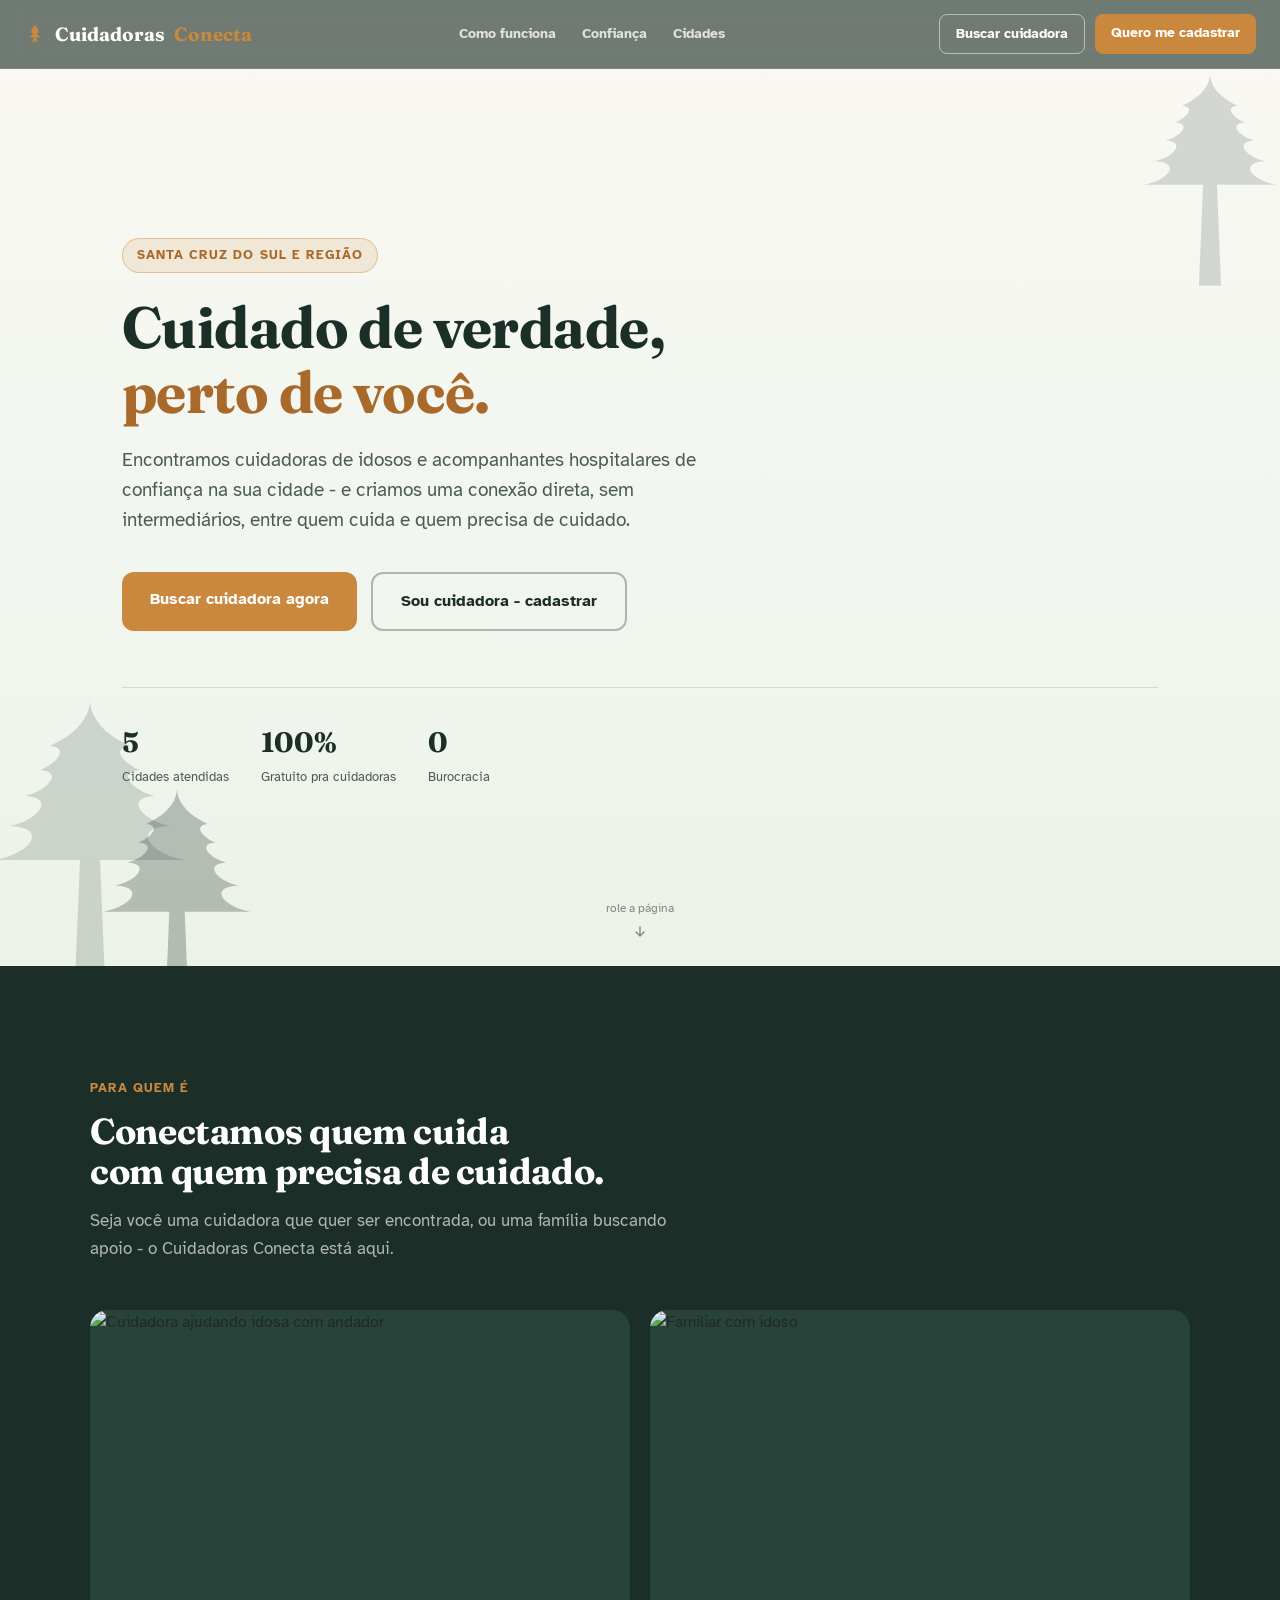
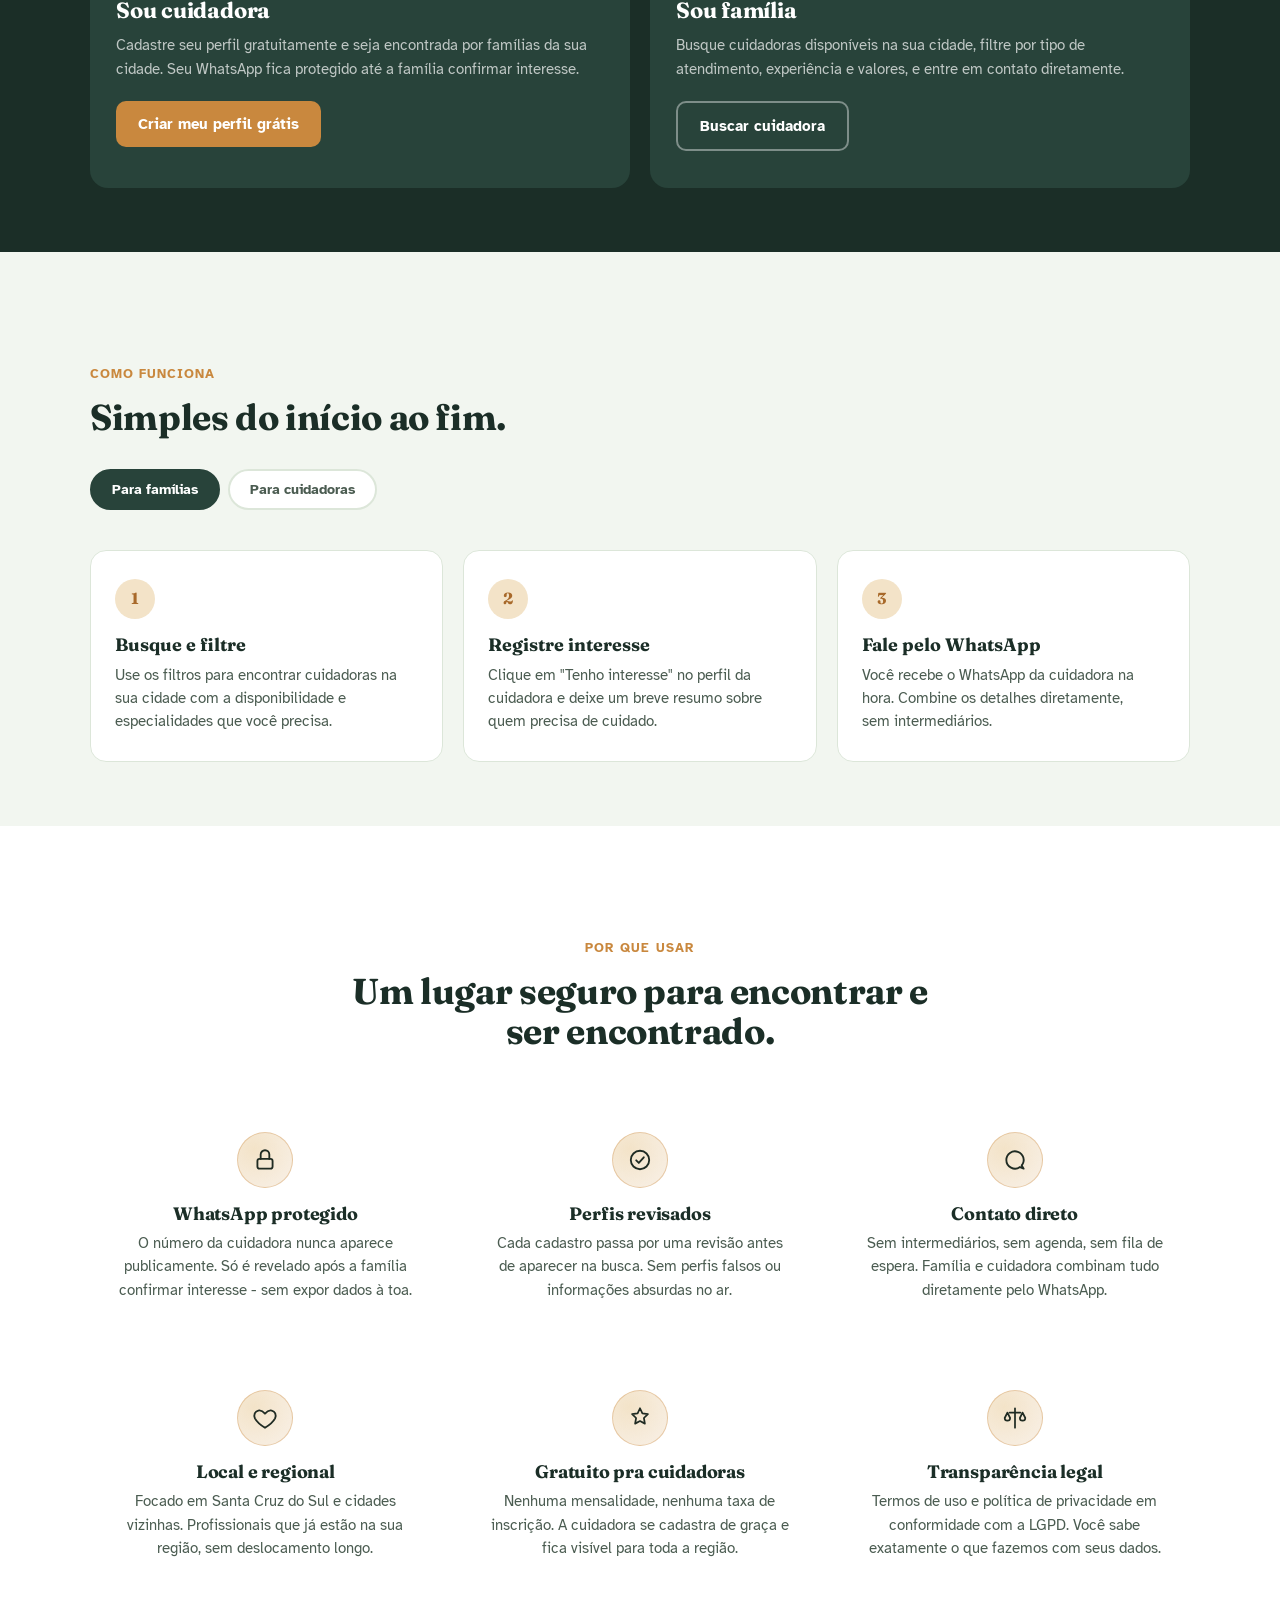
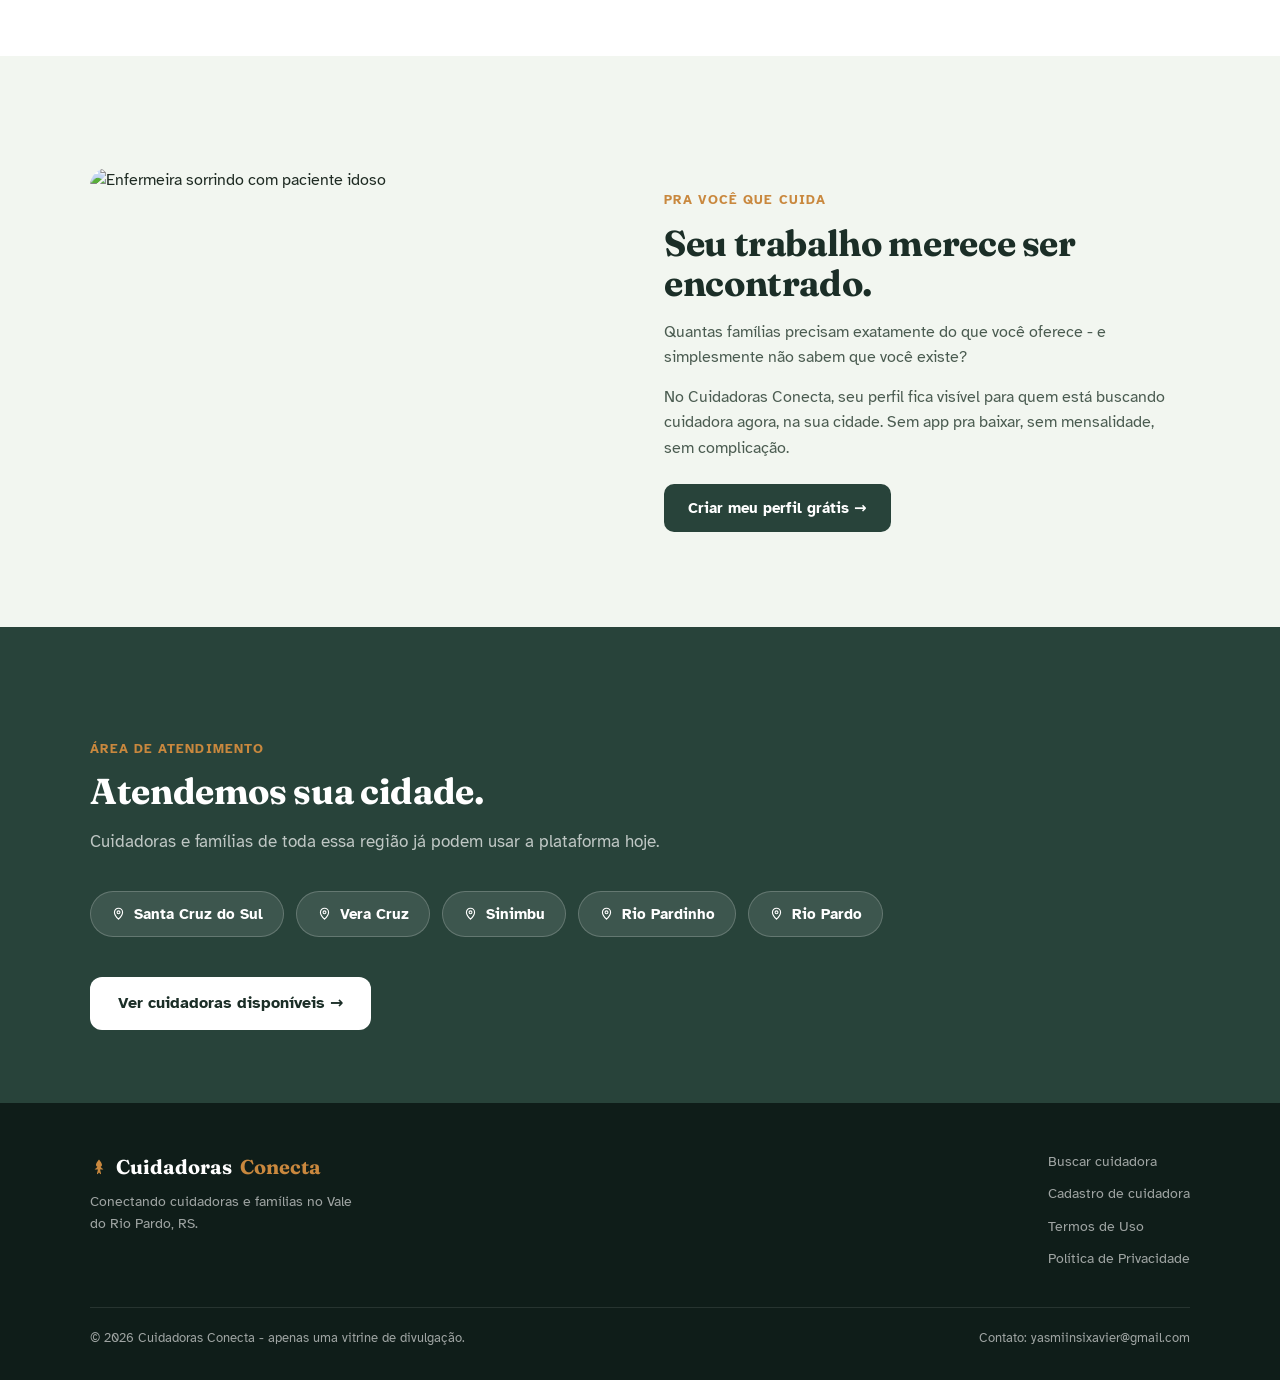
==== commit 3421543a: "Add files via upload" ====
--- a/index.html
+++ b/index.html
@@ -3,7 +3,7 @@
 <head>
 <meta charset="UTF-8">
 <meta name="viewport" content="width=device-width, initial-scale=1.0">
-<title>Cuidadoras Conecta — Cuidadoras de idosos em Santa Cruz do Sul e região</title>
+<title>Cuidadoras Conecta - Cuidadoras de idosos em Santa Cruz do Sul e região</title>
 <meta name="description" content="Encontre cuidadoras de idosos e acompanhantes hospitalares de confiança em Santa Cruz do Sul, Vera Cruz, Sinimbu, Rio Pardinho e Rio Pardo. Cadastro gratuito para cuidadoras, busca gratuita para famílias.">
 <meta name="robots" content="index, follow">
 <link rel="canonical" href="https://cuidadoras-conecta-rs.vercel.app/">
@@ -11,7 +11,7 @@
 <!-- Open Graph -->
 <meta property="og:type" content="website">
 <meta property="og:site_name" content="Cuidadoras Conecta">
-<meta property="og:title" content="Cuidadoras Conecta — Cuidado de verdade, perto de você">
+<meta property="og:title" content="Cuidadoras Conecta - Cuidado de verdade, perto de você">
 <meta property="og:description" content="Conectamos famílias e cuidadoras de idosos / acompanhantes hospitalares em Santa Cruz do Sul e região. Cadastro gratuito, WhatsApp protegido.">
 <meta property="og:image" content="https://cuidadoras-conecta-rs.vercel.app/og-image.png">
 <meta property="og:locale" content="pt_BR">
@@ -19,7 +19,7 @@
 
 <!-- Twitter Card -->
 <meta name="twitter:card" content="summary_large_image">
-<meta name="twitter:title" content="Cuidadoras Conecta — Cuidado de verdade, perto de você">
+<meta name="twitter:title" content="Cuidadoras Conecta - Cuidado de verdade, perto de você">
 <meta name="twitter:description" content="Encontre cuidadoras de idosos e acompanhantes hospitalares de confiança em Santa Cruz do Sul e região.">
 <meta name="twitter:image" content="https://cuidadoras-conecta-rs.vercel.app/og-image.png">
 
@@ -193,7 +193,7 @@
 
 <!-- NAV -->
 <nav class="glass-nav">
-  <a class="nav-logo" href="index.html" aria-label="Cuidadoras Conecta — início">
+  <a class="nav-logo" href="index.html" aria-label="Cuidadoras Conecta - início">
     <svg width="22" height="22" viewBox="0 0 24 24" fill="none" aria-hidden="true">
       <path d="M12 2C12 2 8 6.5 8 9.2C8 10.4 8.8 11.2 9.8 11.2C9.2 12.6 8.2 13.6 6.6 14.6C6.2 14.85 6.35 15.45 6.8 15.45H10.6L9.3 20.8C9.15 21.4 9.9 21.75 10.3 21.3L12 19.3L13.7 21.3C14.1 21.75 14.85 21.4 14.7 20.8L13.4 15.45H17.2C17.65 15.45 17.8 14.85 17.4 14.6C15.8 13.6 14.8 12.6 14.2 11.2C15.2 11.2 16 10.4 16 9.2C16 6.5 12 2 12 2Z" fill="var(--amber)"/>
     </svg>
@@ -211,7 +211,7 @@
 </nav>
 
 <main id="conteudo-principal">
-<!-- HERO — "Elo de Luz" -->
+<!-- HERO - "Elo de Luz" -->
 <section class="hero-connect">
   <!-- Camadas de silhueta de araucária (identidade regional, muito sutil) -->
   <div class="araucaria-layer layer-back" data-depth="0.6" aria-hidden="true">
@@ -234,10 +234,10 @@
   <div class="hero-content">
     <div class="hero-eyebrow">Santa Cruz do Sul e região</div>
     <h1>Cuidado de verdade, <em>perto de você.</em></h1>
-    <p class="hero-lead">Encontramos cuidadoras de idosos e acompanhantes hospitalares de confiança na sua cidade — e criamos uma conexão direta, sem intermediários, entre quem cuida e quem precisa de cuidado.</p>
+    <p class="hero-lead">Encontramos cuidadoras de idosos e acompanhantes hospitalares de confiança na sua cidade - e criamos uma conexão direta, sem intermediários, entre quem cuida e quem precisa de cuidado.</p>
     <div class="hero-btns">
       <a class="btn-hero-primary btn-premium" href="busca.html" style="background:var(--amber); color:#fff; border:none; border-radius:12px; padding:15px 28px; font-size:16px; font-weight:700; display:inline-block;">Buscar cuidadora agora</a>
-      <a class="btn-hero-outline btn-premium" href="cadastro.html" style="background:transparent; color:var(--pine-dark); border:2px solid rgba(40,67,58,.35); border-radius:12px; padding:15px 28px; font-size:16px; font-weight:700; display:inline-block;">Sou cuidadora — cadastrar</a>
+      <a class="btn-hero-outline btn-premium" href="cadastro.html" style="background:transparent; color:var(--pine-dark); border:2px solid rgba(40,67,58,.35); border-radius:12px; padding:15px 28px; font-size:16px; font-weight:700; display:inline-block;">Sou cuidadora - cadastrar</a>
     </div>
     <div class="hero-stats">
       <div class="hero-stat"><div class="num">5</div><div class="label">Cidades atendidas</div></div>
@@ -257,7 +257,7 @@
   <div class="container">
     <div class="section-eyebrow" data-aos="fade-up">Para quem é</div>
     <h2 class="section-title" data-aos="fade-up">Conectamos quem cuida<br>com quem precisa de cuidado.</h2>
-    <p class="section-lead" data-aos="fade-up">Seja você uma cuidadora que quer ser encontrada, ou uma família buscando apoio — o Cuidadoras Conecta está aqui.</p>
+    <p class="section-lead" data-aos="fade-up">Seja você uma cuidadora que quer ser encontrada, ou uma família buscando apoio - o Cuidadoras Conecta está aqui.</p>
     <div class="audience-grid">
       <div class="audience-card card-premium" data-aos="fade-up" data-aos-delay="80">
         <img src="https://images.unsplash.com/photo-1773227055624-07b515ba87c5?w=700&q=80&auto=format&fit=crop" alt="Cuidadora ajudando idosa com andador" loading="lazy" width="700" height="260">
@@ -294,8 +294,8 @@
       <div class="how-step card-premium" data-aos="fade-up" data-aos-delay="160"><div class="num">3</div><h4>Fale pelo WhatsApp</h4><p>Você recebe o WhatsApp da cuidadora na hora. Combine os detalhes diretamente, sem intermediários.</p></div>
     </div>
     <div class="how-steps" id="steps-cuidadora" role="tabpanel">
-      <div class="how-step card-premium"><div class="num">1</div><h4>Cadastre seu perfil</h4><p>Preencha suas informações — experiência, valores, especialidades e disponibilidade. É gratuito e leva menos de 5 minutos.</p></div>
-      <div class="how-step card-premium"><div class="num">2</div><h4>Aguarde a aprovação</h4><p>Revisamos seu cadastro e ativamos seu perfil em breve. Você não precisa fazer nada — avisamos quando estiver no ar.</p></div>
+      <div class="how-step card-premium"><div class="num">1</div><h4>Cadastre seu perfil</h4><p>Preencha suas informações - experiência, valores, especialidades e disponibilidade. É gratuito e leva menos de 5 minutos.</p></div>
+      <div class="how-step card-premium"><div class="num">2</div><h4>Aguarde a aprovação</h4><p>Revisamos seu cadastro e ativamos seu perfil em breve. Você não precisa fazer nada - avisamos quando estiver no ar.</p></div>
       <div class="how-step card-premium"><div class="num">3</div><h4>Receba contatos</h4><p>Famílias interessadas entram em contato direto com você pelo WhatsApp. Sem taxa, sem comissão, sem complicação.</p></div>
     </div>
   </div>
@@ -312,7 +312,7 @@
       <div class="trust-item card-premium" data-aos="fade-up">
         <div class="icon-badge"><svg viewBox="0 0 24 24" fill="none"><rect x="5" y="11" width="14" height="9" rx="2" stroke="currentColor" stroke-width="1.7"/><path d="M8 11V7a4 4 0 018 0v4" stroke="currentColor" stroke-width="1.7" stroke-linecap="round"/></svg></div>
         <h3>WhatsApp protegido</h3>
-        <p>O número da cuidadora nunca aparece publicamente. Só é revelado após a família confirmar interesse — sem expor dados à toa.</p>
+        <p>O número da cuidadora nunca aparece publicamente. Só é revelado após a família confirmar interesse - sem expor dados à toa.</p>
       </div>
       <div class="trust-item card-premium" data-aos="fade-up" data-aos-delay="80">
         <div class="icon-badge"><svg viewBox="0 0 24 24" fill="none"><circle cx="12" cy="12" r="8.5" stroke="currentColor" stroke-width="1.7"/><path d="M8.5 12.3l2.4 2.4 4.6-5.2" stroke="currentColor" stroke-width="1.7" stroke-linecap="round" stroke-linejoin="round"/></svg></div>
@@ -351,7 +351,7 @@
       <div class="split-text" data-aos="fade-up">
         <div class="section-eyebrow">Pra você que cuida</div>
         <h2 class="section-title">Seu trabalho merece ser encontrado.</h2>
-        <p>Quantas famílias precisam exatamente do que você oferece — e simplesmente não sabem que você existe?</p>
+        <p>Quantas famílias precisam exatamente do que você oferece - e simplesmente não sabem que você existe?</p>
         <p>No Cuidadoras Conecta, seu perfil fica visível para quem está buscando cuidadora agora, na sua cidade. Sem app pra baixar, sem mensalidade, sem complicação.</p>
         <a class="btn-premium" href="cadastro.html">Criar meu perfil grátis →</a>
       </div>
@@ -399,7 +399,7 @@
       </div>
     </div>
     <div class="footer-bottom">
-      <span>© 2026 Cuidadoras Conecta — apenas uma vitrine de divulgação.</span>
+      <span>© 2026 Cuidadoras Conecta - apenas uma vitrine de divulgação.</span>
       <span>Contato: <a style="color:rgba(255,255,255,.6)" href="mailto:yasmiinsixavier@gmail.com">yasmiinsixavier@gmail.com</a></span>
     </div>
   </div>
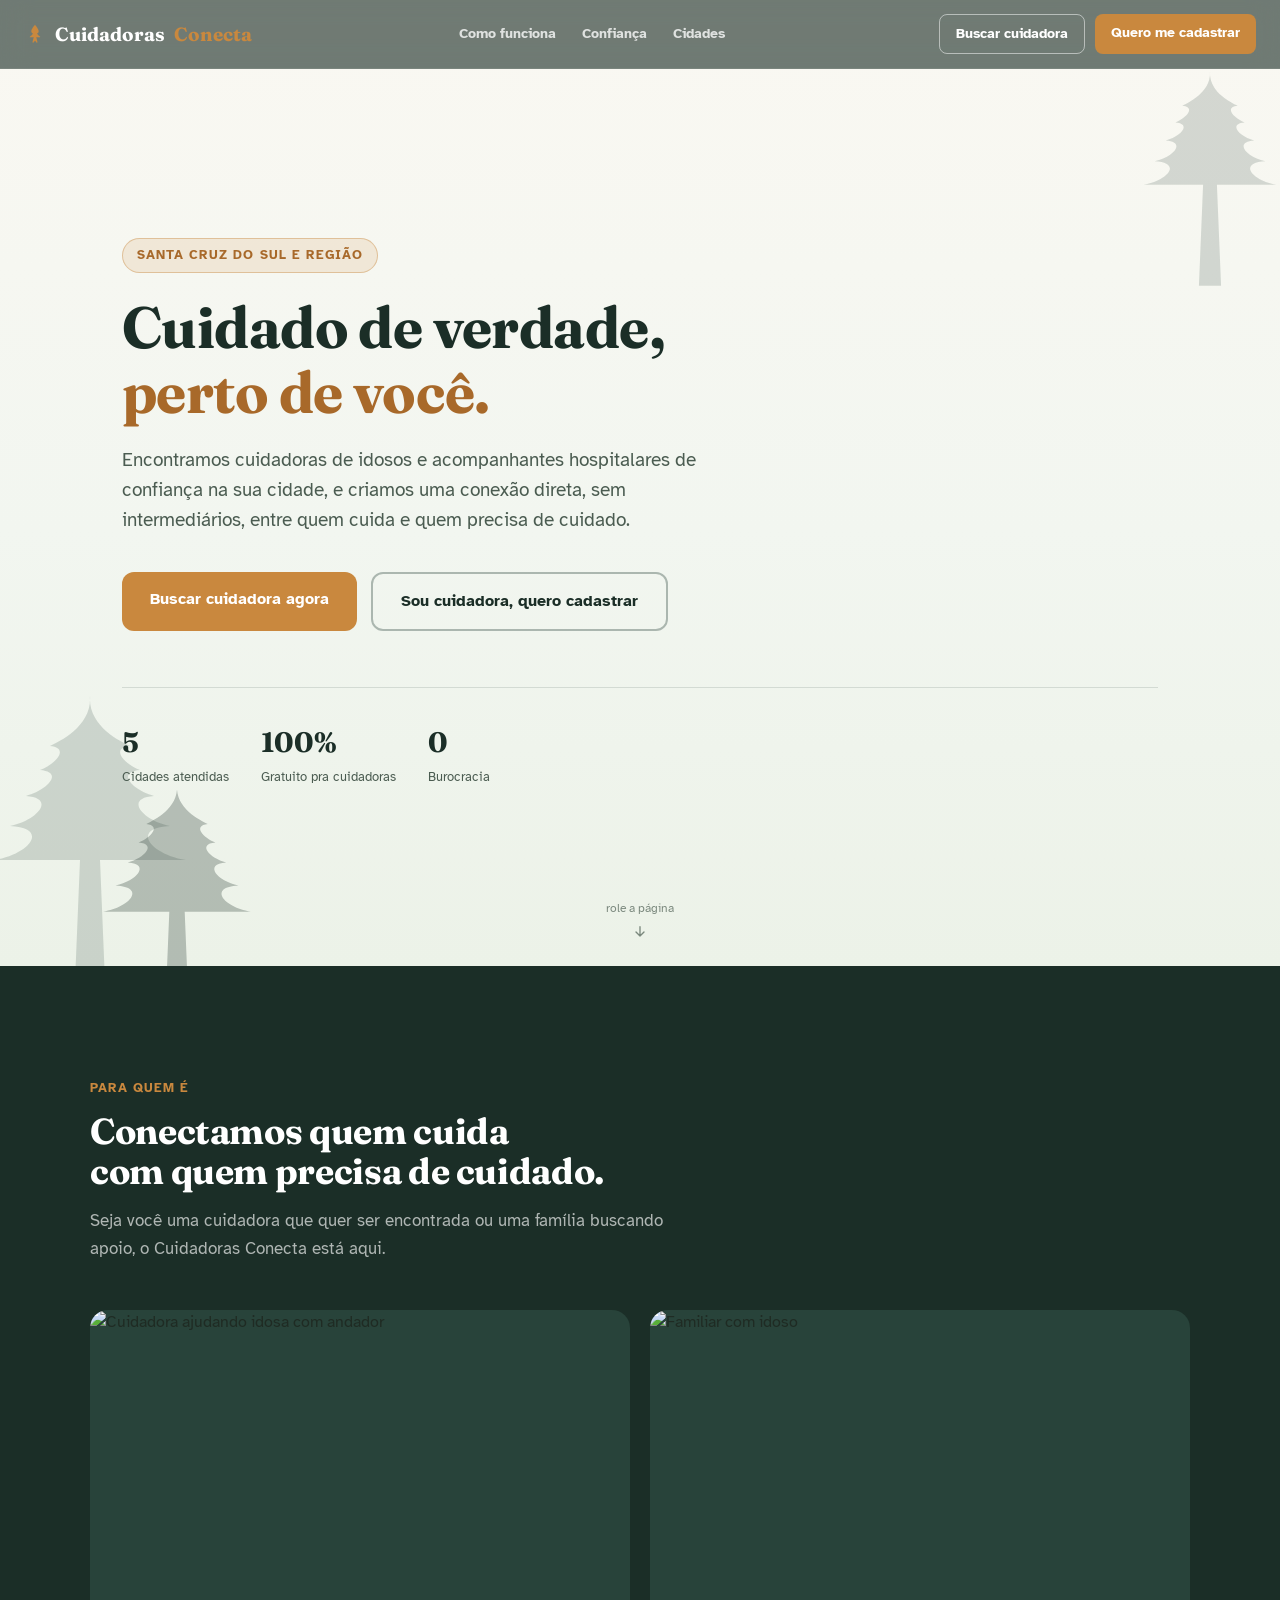
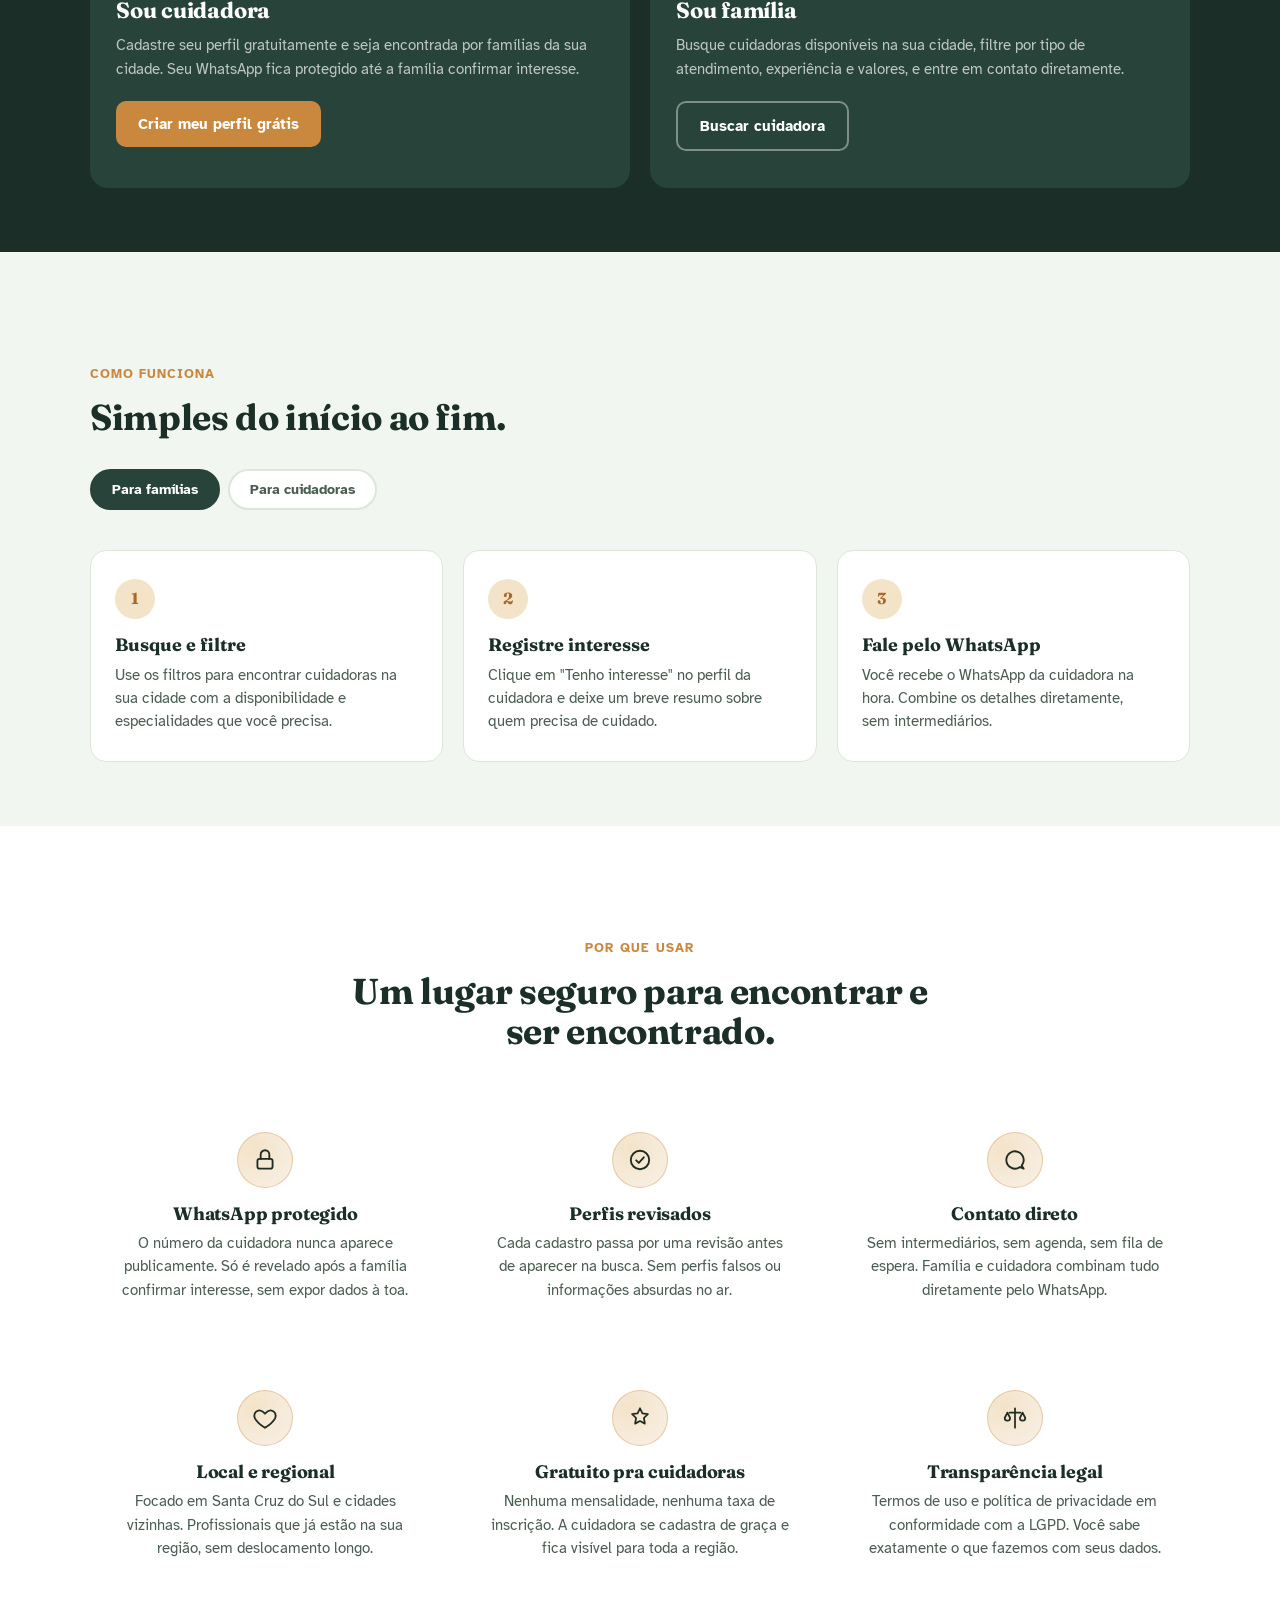
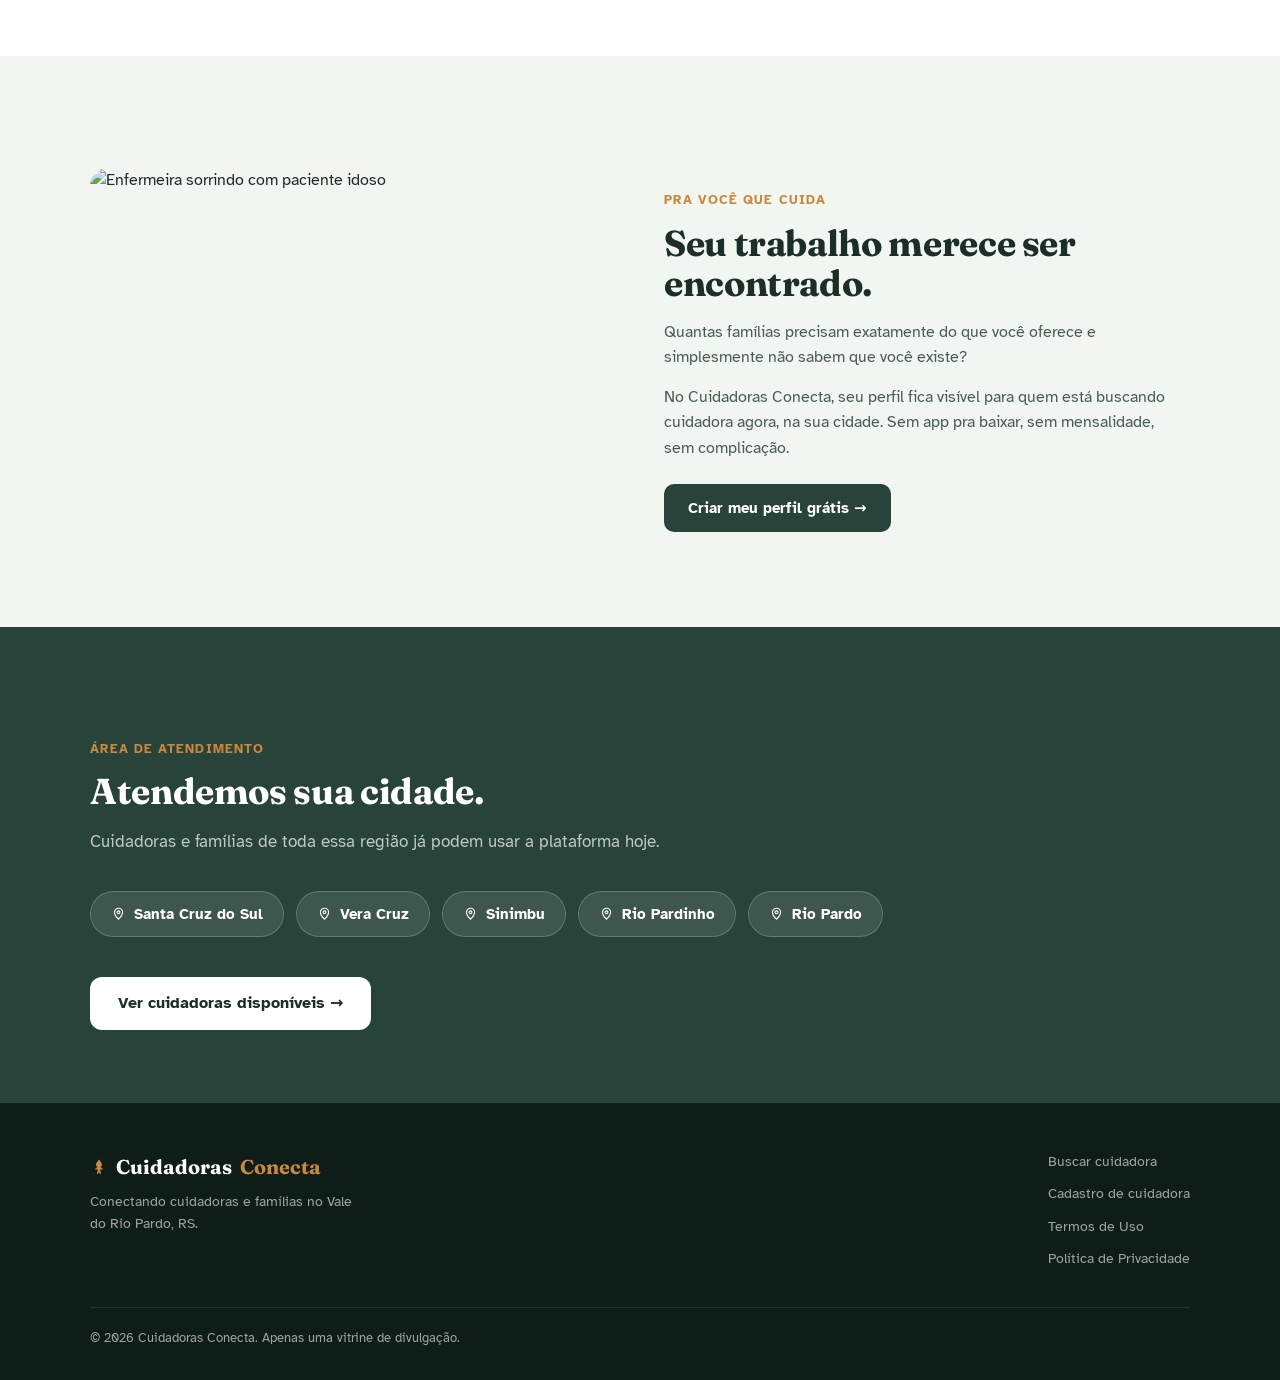
==== commit 1541d2a1: "Add files via upload" ====
--- a/index.html
+++ b/index.html
@@ -3,7 +3,7 @@
 <head>
 <meta charset="UTF-8">
 <meta name="viewport" content="width=device-width, initial-scale=1.0">
-<title>Cuidadoras Conecta - Cuidadoras de idosos em Santa Cruz do Sul e região</title>
+<title>Cuidadoras Conecta · Cuidadoras de idosos em Santa Cruz do Sul e região</title>
 <meta name="description" content="Encontre cuidadoras de idosos e acompanhantes hospitalares de confiança em Santa Cruz do Sul, Vera Cruz, Sinimbu, Rio Pardinho e Rio Pardo. Cadastro gratuito para cuidadoras, busca gratuita para famílias.">
 <meta name="robots" content="index, follow">
 <link rel="canonical" href="https://cuidadoras-conecta-rs.vercel.app/">
@@ -11,7 +11,7 @@
 <!-- Open Graph -->
 <meta property="og:type" content="website">
 <meta property="og:site_name" content="Cuidadoras Conecta">
-<meta property="og:title" content="Cuidadoras Conecta - Cuidado de verdade, perto de você">
+<meta property="og:title" content="Cuidadoras Conecta · Cuidado de verdade, perto de você">
 <meta property="og:description" content="Conectamos famílias e cuidadoras de idosos / acompanhantes hospitalares em Santa Cruz do Sul e região. Cadastro gratuito, WhatsApp protegido.">
 <meta property="og:image" content="https://cuidadoras-conecta-rs.vercel.app/og-image.png">
 <meta property="og:locale" content="pt_BR">
@@ -19,7 +19,7 @@
 
 <!-- Twitter Card -->
 <meta name="twitter:card" content="summary_large_image">
-<meta name="twitter:title" content="Cuidadoras Conecta - Cuidado de verdade, perto de você">
+<meta name="twitter:title" content="Cuidadoras Conecta · Cuidado de verdade, perto de você">
 <meta name="twitter:description" content="Encontre cuidadoras de idosos e acompanhantes hospitalares de confiança em Santa Cruz do Sul e região.">
 <meta name="twitter:image" content="https://cuidadoras-conecta-rs.vercel.app/og-image.png">
 
@@ -193,7 +193,7 @@
 
 <!-- NAV -->
 <nav class="glass-nav">
-  <a class="nav-logo" href="index.html" aria-label="Cuidadoras Conecta - início">
+  <a class="nav-logo" href="index.html" aria-label="Cuidadoras Conecta, página inicial">
     <svg width="22" height="22" viewBox="0 0 24 24" fill="none" aria-hidden="true">
       <path d="M12 2C12 2 8 6.5 8 9.2C8 10.4 8.8 11.2 9.8 11.2C9.2 12.6 8.2 13.6 6.6 14.6C6.2 14.85 6.35 15.45 6.8 15.45H10.6L9.3 20.8C9.15 21.4 9.9 21.75 10.3 21.3L12 19.3L13.7 21.3C14.1 21.75 14.85 21.4 14.7 20.8L13.4 15.45H17.2C17.65 15.45 17.8 14.85 17.4 14.6C15.8 13.6 14.8 12.6 14.2 11.2C15.2 11.2 16 10.4 16 9.2C16 6.5 12 2 12 2Z" fill="var(--amber)"/>
     </svg>
@@ -211,7 +211,7 @@
 </nav>
 
 <main id="conteudo-principal">
-<!-- HERO - "Elo de Luz" -->
+<!-- HERO: "Elo de Luz" -->
 <section class="hero-connect">
   <!-- Camadas de silhueta de araucária (identidade regional, muito sutil) -->
   <div class="araucaria-layer layer-back" data-depth="0.6" aria-hidden="true">
@@ -234,10 +234,10 @@
   <div class="hero-content">
     <div class="hero-eyebrow">Santa Cruz do Sul e região</div>
     <h1>Cuidado de verdade, <em>perto de você.</em></h1>
-    <p class="hero-lead">Encontramos cuidadoras de idosos e acompanhantes hospitalares de confiança na sua cidade - e criamos uma conexão direta, sem intermediários, entre quem cuida e quem precisa de cuidado.</p>
+    <p class="hero-lead">Encontramos cuidadoras de idosos e acompanhantes hospitalares de confiança na sua cidade, e criamos uma conexão direta, sem intermediários, entre quem cuida e quem precisa de cuidado.</p>
     <div class="hero-btns">
       <a class="btn-hero-primary btn-premium" href="busca.html" style="background:var(--amber); color:#fff; border:none; border-radius:12px; padding:15px 28px; font-size:16px; font-weight:700; display:inline-block;">Buscar cuidadora agora</a>
-      <a class="btn-hero-outline btn-premium" href="cadastro.html" style="background:transparent; color:var(--pine-dark); border:2px solid rgba(40,67,58,.35); border-radius:12px; padding:15px 28px; font-size:16px; font-weight:700; display:inline-block;">Sou cuidadora - cadastrar</a>
+      <a class="btn-hero-outline btn-premium" href="cadastro.html" style="background:transparent; color:var(--pine-dark); border:2px solid rgba(40,67,58,.35); border-radius:12px; padding:15px 28px; font-size:16px; font-weight:700; display:inline-block;">Sou cuidadora, quero cadastrar</a>
     </div>
     <div class="hero-stats">
       <div class="hero-stat"><div class="num">5</div><div class="label">Cidades atendidas</div></div>
@@ -257,7 +257,7 @@
   <div class="container">
     <div class="section-eyebrow" data-aos="fade-up">Para quem é</div>
     <h2 class="section-title" data-aos="fade-up">Conectamos quem cuida<br>com quem precisa de cuidado.</h2>
-    <p class="section-lead" data-aos="fade-up">Seja você uma cuidadora que quer ser encontrada, ou uma família buscando apoio - o Cuidadoras Conecta está aqui.</p>
+    <p class="section-lead" data-aos="fade-up">Seja você uma cuidadora que quer ser encontrada ou uma família buscando apoio, o Cuidadoras Conecta está aqui.</p>
     <div class="audience-grid">
       <div class="audience-card card-premium" data-aos="fade-up" data-aos-delay="80">
         <img src="https://images.unsplash.com/photo-1773227055624-07b515ba87c5?w=700&q=80&auto=format&fit=crop" alt="Cuidadora ajudando idosa com andador" loading="lazy" width="700" height="260">
@@ -294,8 +294,8 @@
       <div class="how-step card-premium" data-aos="fade-up" data-aos-delay="160"><div class="num">3</div><h4>Fale pelo WhatsApp</h4><p>Você recebe o WhatsApp da cuidadora na hora. Combine os detalhes diretamente, sem intermediários.</p></div>
     </div>
     <div class="how-steps" id="steps-cuidadora" role="tabpanel">
-      <div class="how-step card-premium"><div class="num">1</div><h4>Cadastre seu perfil</h4><p>Preencha suas informações - experiência, valores, especialidades e disponibilidade. É gratuito e leva menos de 5 minutos.</p></div>
-      <div class="how-step card-premium"><div class="num">2</div><h4>Aguarde a aprovação</h4><p>Revisamos seu cadastro e ativamos seu perfil em breve. Você não precisa fazer nada - avisamos quando estiver no ar.</p></div>
+      <div class="how-step card-premium"><div class="num">1</div><h4>Cadastre seu perfil</h4><p>Preencha suas informações: experiência, valores, especialidades e disponibilidade. É gratuito e leva menos de 5 minutos.</p></div>
+      <div class="how-step card-premium"><div class="num">2</div><h4>Aguarde a aprovação</h4><p>Revisamos seu cadastro e ativamos seu perfil em breve. Você não precisa fazer nada, avisamos quando estiver no ar.</p></div>
       <div class="how-step card-premium"><div class="num">3</div><h4>Receba contatos</h4><p>Famílias interessadas entram em contato direto com você pelo WhatsApp. Sem taxa, sem comissão, sem complicação.</p></div>
     </div>
   </div>
@@ -312,7 +312,7 @@
       <div class="trust-item card-premium" data-aos="fade-up">
         <div class="icon-badge"><svg viewBox="0 0 24 24" fill="none"><rect x="5" y="11" width="14" height="9" rx="2" stroke="currentColor" stroke-width="1.7"/><path d="M8 11V7a4 4 0 018 0v4" stroke="currentColor" stroke-width="1.7" stroke-linecap="round"/></svg></div>
         <h3>WhatsApp protegido</h3>
-        <p>O número da cuidadora nunca aparece publicamente. Só é revelado após a família confirmar interesse - sem expor dados à toa.</p>
+        <p>O número da cuidadora nunca aparece publicamente. Só é revelado após a família confirmar interesse, sem expor dados à toa.</p>
       </div>
       <div class="trust-item card-premium" data-aos="fade-up" data-aos-delay="80">
         <div class="icon-badge"><svg viewBox="0 0 24 24" fill="none"><circle cx="12" cy="12" r="8.5" stroke="currentColor" stroke-width="1.7"/><path d="M8.5 12.3l2.4 2.4 4.6-5.2" stroke="currentColor" stroke-width="1.7" stroke-linecap="round" stroke-linejoin="round"/></svg></div>
@@ -351,7 +351,7 @@
       <div class="split-text" data-aos="fade-up">
         <div class="section-eyebrow">Pra você que cuida</div>
         <h2 class="section-title">Seu trabalho merece ser encontrado.</h2>
-        <p>Quantas famílias precisam exatamente do que você oferece - e simplesmente não sabem que você existe?</p>
+        <p>Quantas famílias precisam exatamente do que você oferece e simplesmente não sabem que você existe?</p>
         <p>No Cuidadoras Conecta, seu perfil fica visível para quem está buscando cuidadora agora, na sua cidade. Sem app pra baixar, sem mensalidade, sem complicação.</p>
         <a class="btn-premium" href="cadastro.html">Criar meu perfil grátis →</a>
       </div>
@@ -399,8 +399,7 @@
       </div>
     </div>
     <div class="footer-bottom">
-      <span>© 2026 Cuidadoras Conecta - apenas uma vitrine de divulgação.</span>
-      <span>Contato: <a style="color:rgba(255,255,255,.6)" href="mailto:yasmiinsixavier@gmail.com">yasmiinsixavier@gmail.com</a></span>
+      <span>© 2026 Cuidadoras Conecta. Apenas uma vitrine de divulgação.</span>
     </div>
   </div>
 </footer>
--- a/enhance.css
+++ b/enhance.css
@@ -1,5 +1,5 @@
 /* ============================================================
-   Cuidadoras Conecta — Camada de evolução visual (aditiva)
+   Cuidadoras Conecta - Camada de evolução visual (aditiva)
    Não remove nem sobrescreve regras funcionais de styles.css.
    ============================================================ */
 
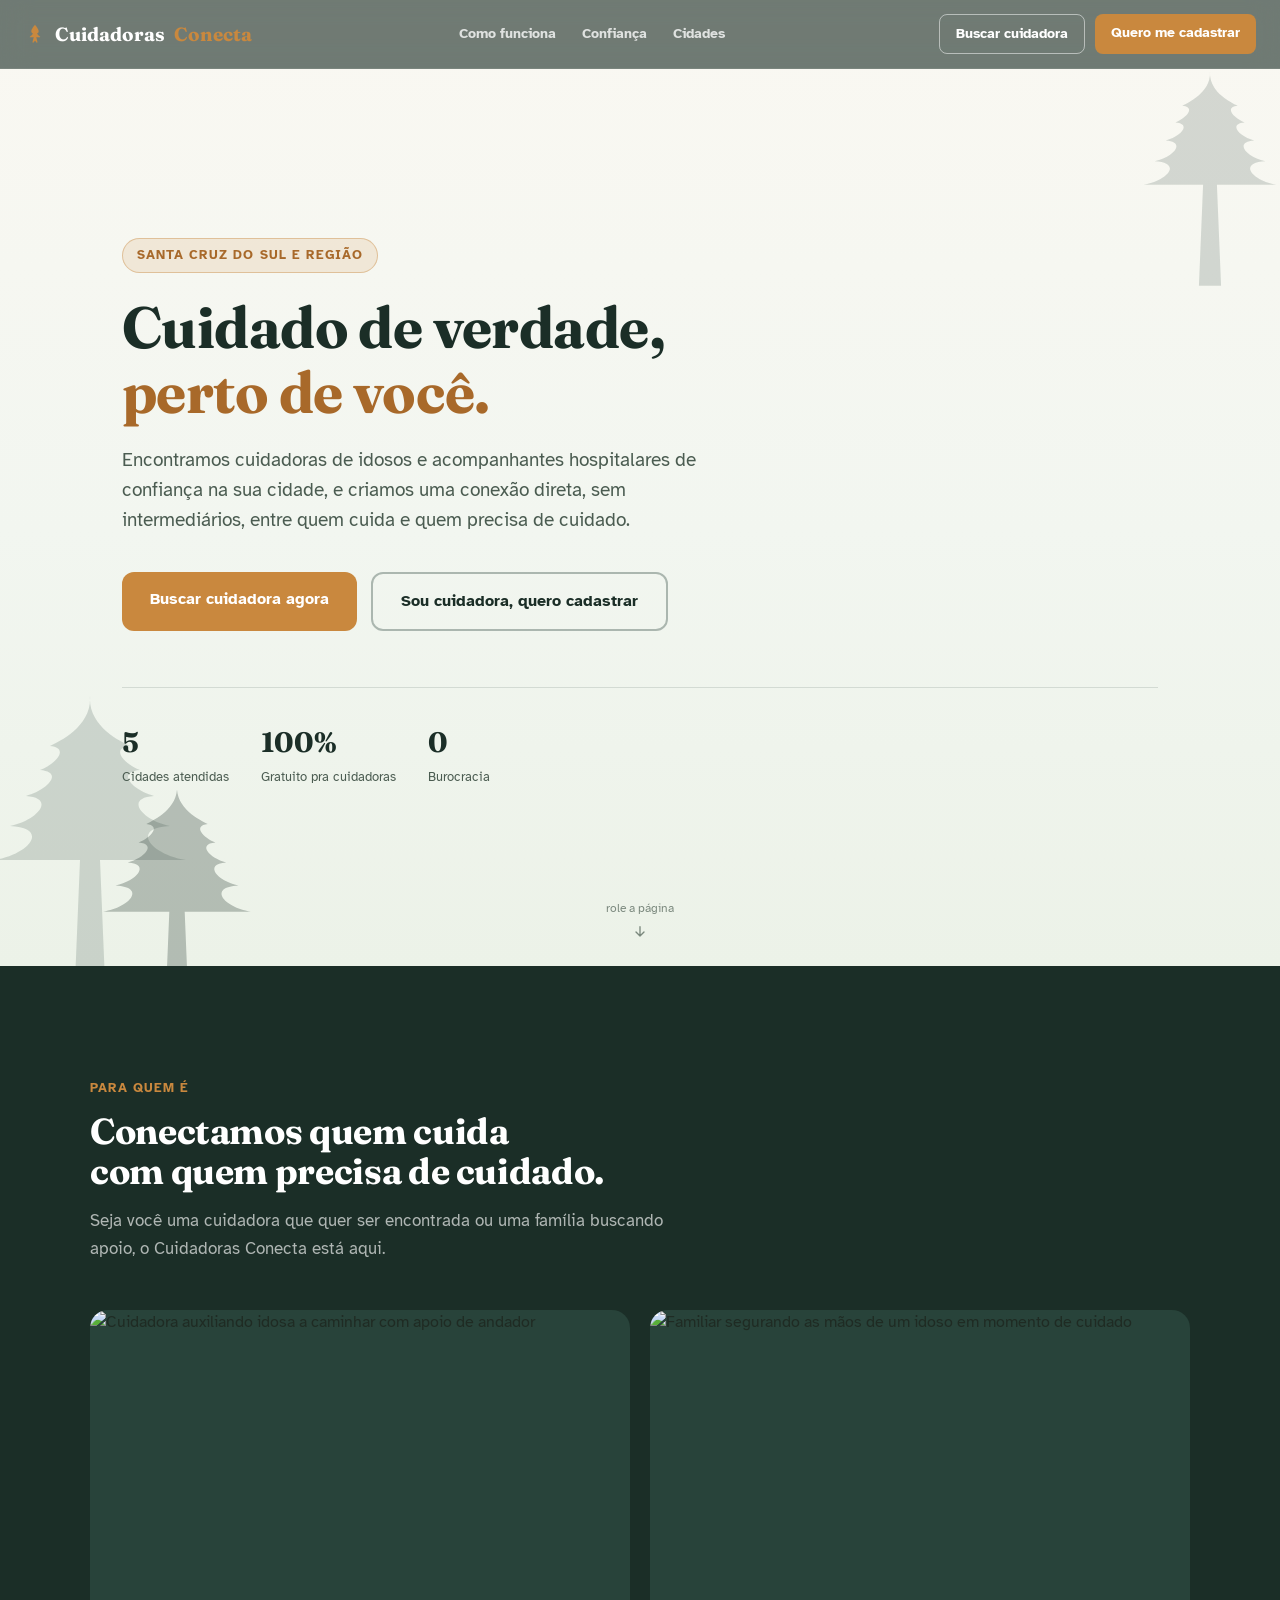
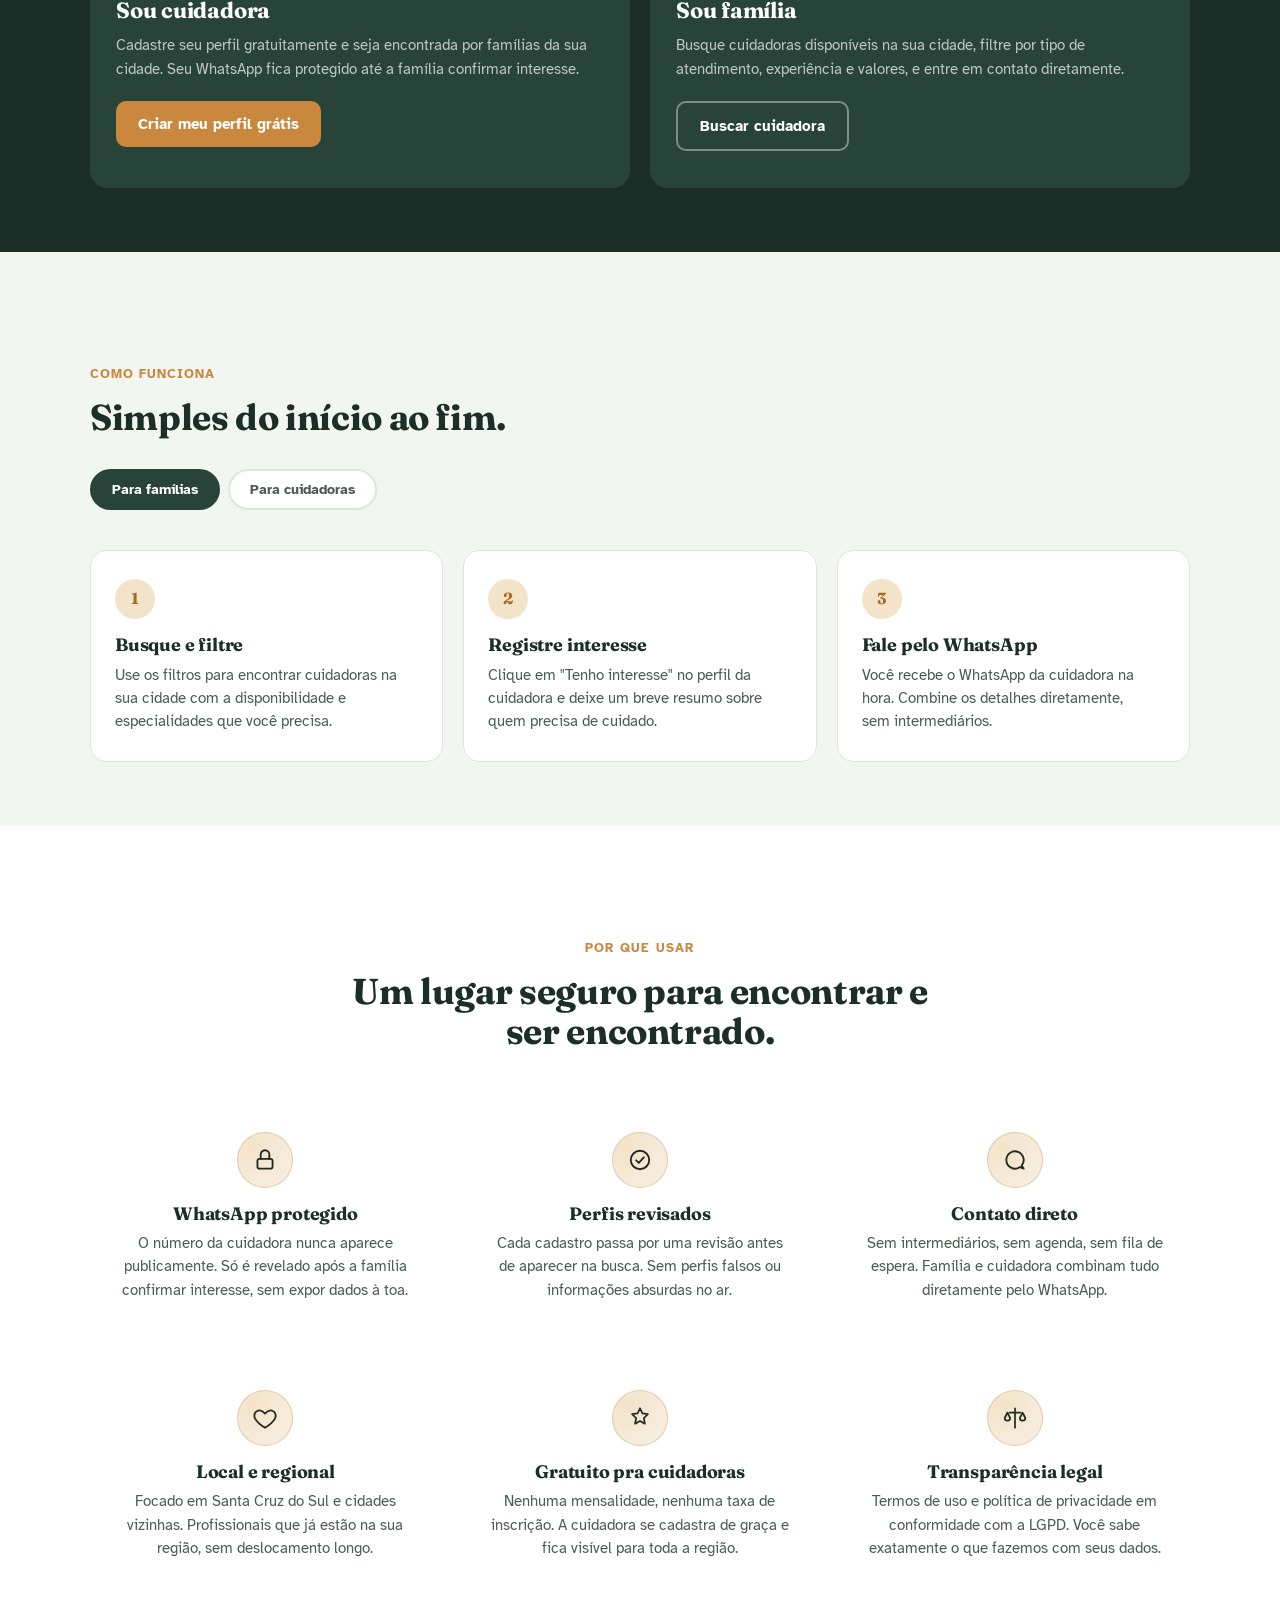
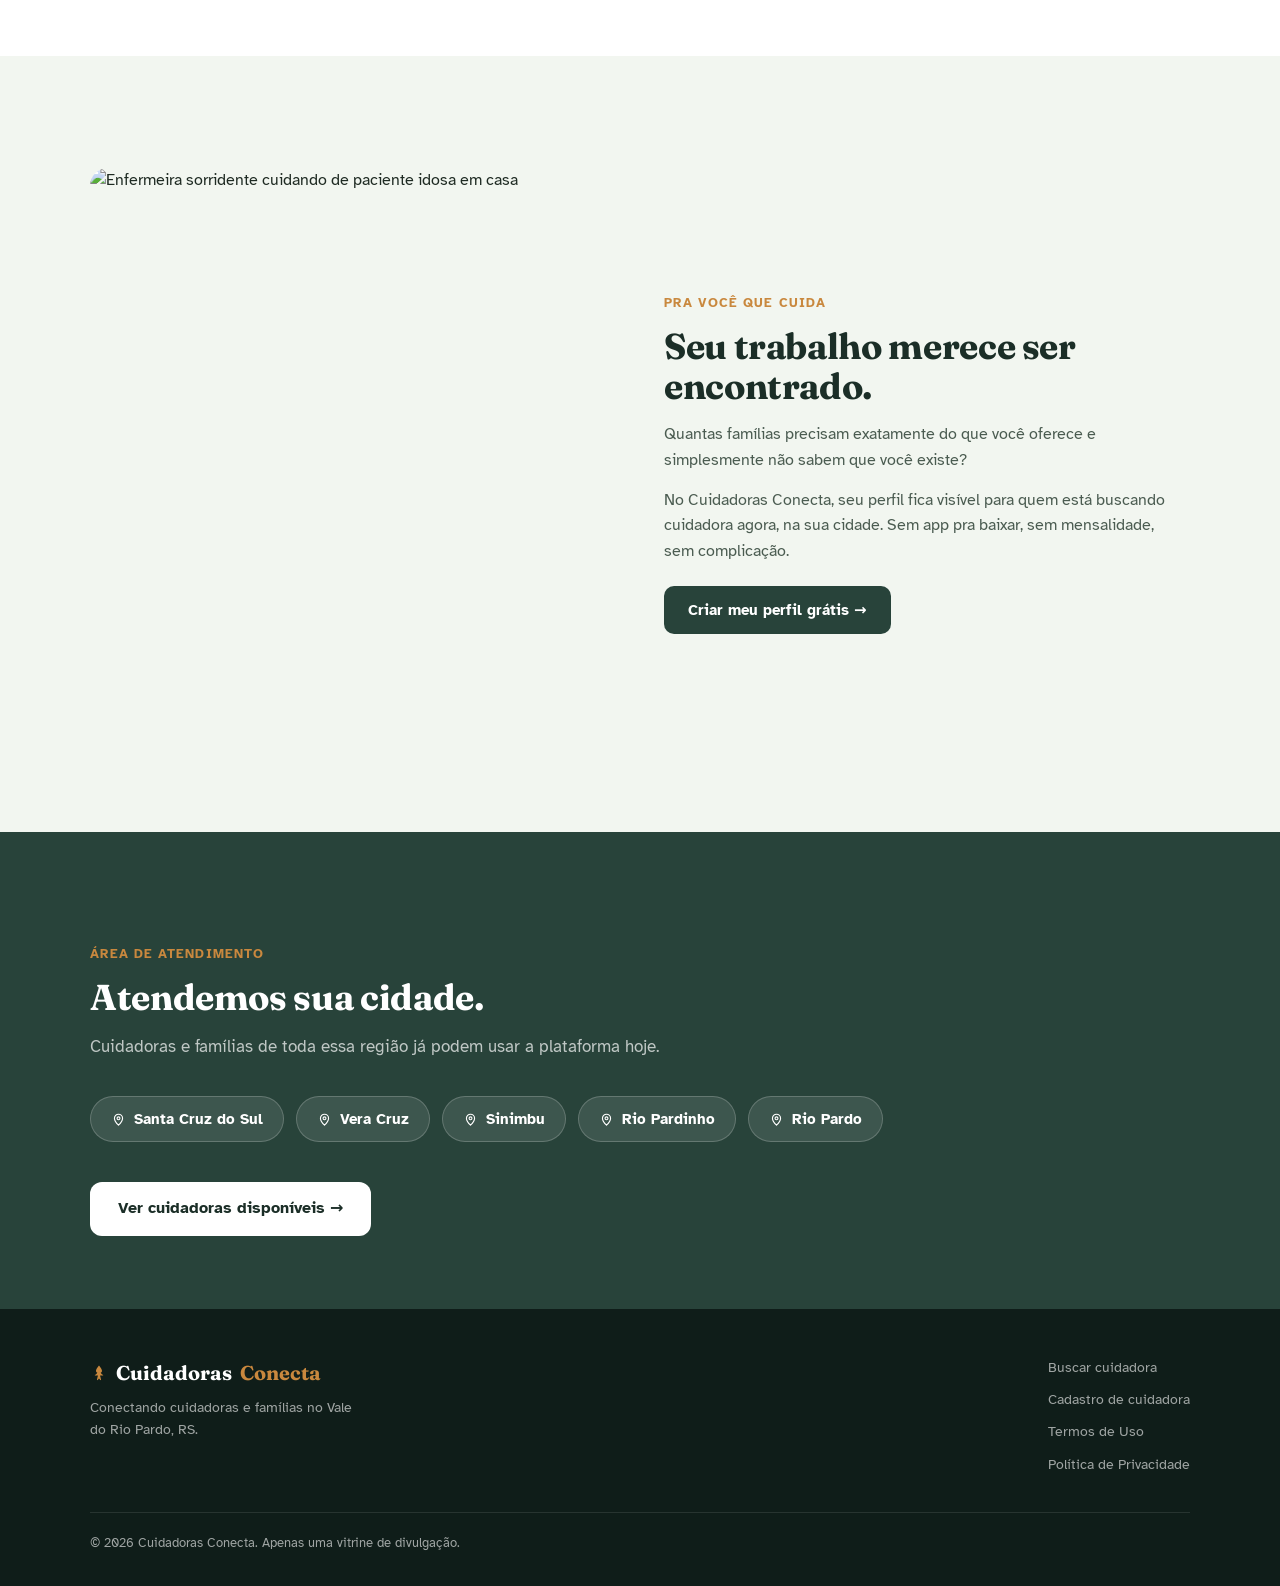
==== commit 2d89c3f9: "Add files via upload" ====
--- a/index.html
+++ b/index.html
@@ -3,43 +3,79 @@
 <head>
 <meta charset="UTF-8">
 <meta name="viewport" content="width=device-width, initial-scale=1.0">
-<title>Cuidadoras Conecta · Cuidadoras de idosos em Santa Cruz do Sul e região</title>
+<title>Cuidadoras Conecta RS · Cuidadoras de Idosos em Santa Cruz do Sul</title>
 <meta name="description" content="Encontre cuidadoras de idosos e acompanhantes hospitalares de confiança em Santa Cruz do Sul, Vera Cruz, Sinimbu, Rio Pardinho e Rio Pardo. Cadastro gratuito para cuidadoras, busca gratuita para famílias.">
-<meta name="robots" content="index, follow">
+<meta name="robots" content="index, follow, max-image-preview:large">
 <link rel="canonical" href="https://cuidadoras-conecta-rs.vercel.app/">
 
 <!-- Open Graph -->
 <meta property="og:type" content="website">
 <meta property="og:site_name" content="Cuidadoras Conecta">
-<meta property="og:title" content="Cuidadoras Conecta · Cuidado de verdade, perto de você">
-<meta property="og:description" content="Conectamos famílias e cuidadoras de idosos / acompanhantes hospitalares em Santa Cruz do Sul e região. Cadastro gratuito, WhatsApp protegido.">
+<meta property="og:title" content="Cuidadoras Conecta RS · Cuidado de verdade, perto de você">
+<meta property="og:description" content="Conectamos famílias e cuidadoras de idosos e acompanhantes hospitalares em Santa Cruz do Sul e região. Cadastro gratuito, WhatsApp protegido.">
 <meta property="og:image" content="https://cuidadoras-conecta-rs.vercel.app/og-image.png">
+<meta property="og:image:width" content="1200">
+<meta property="og:image:height" content="630">
+<meta property="og:image:alt" content="Cuidadoras Conecta, cuidado de verdade perto de você">
 <meta property="og:locale" content="pt_BR">
 <meta property="og:url" content="https://cuidadoras-conecta-rs.vercel.app/">
 
 <!-- Twitter Card -->
 <meta name="twitter:card" content="summary_large_image">
-<meta name="twitter:title" content="Cuidadoras Conecta · Cuidado de verdade, perto de você">
+<meta name="twitter:title" content="Cuidadoras Conecta RS · Cuidado de verdade, perto de você">
 <meta name="twitter:description" content="Encontre cuidadoras de idosos e acompanhantes hospitalares de confiança em Santa Cruz do Sul e região.">
 <meta name="twitter:image" content="https://cuidadoras-conecta-rs.vercel.app/og-image.png">
 
+<!-- Favicon e Web App Manifest -->
 <link rel="icon" href="favicon.svg" type="image/svg+xml">
+<link rel="icon" href="icon-192.png" sizes="192x192" type="image/png">
 <link rel="apple-touch-icon" href="apple-touch-icon.png">
-
+<link rel="manifest" href="site.webmanifest">
+<meta name="theme-color" content="#1B2E27">
+
+<!-- Preconexões (performance) -->
 <link rel="preconnect" href="https://fonts.googleapis.com">
 <link rel="preconnect" href="https://fonts.gstatic.com" crossorigin>
-<link href="https://fonts.googleapis.com/css2?family=Fraunces:opsz,wght@9..144,400;9..144,600;9..144,700&family=Atkinson+Hyperlegible:wght@400;700&display=swap" rel="stylesheet">
+<link rel="preconnect" href="https://unpkg.com" crossorigin>
+
+<!-- Carregamento de fonte não bloqueante (Core Web Vitals) -->
+<link rel="preload" as="style" href="https://fonts.googleapis.com/css2?family=Fraunces:opsz,wght@9..144,400;9..144,600;9..144,700&family=Atkinson+Hyperlegible:wght@400;700&display=swap">
+<link rel="stylesheet" href="https://fonts.googleapis.com/css2?family=Fraunces:opsz,wght@9..144,400;9..144,600;9..144,700&family=Atkinson+Hyperlegible:wght@400;700&display=swap" media="print" onload="this.media='all'">
+<noscript><link rel="stylesheet" href="https://fonts.googleapis.com/css2?family=Fraunces:opsz,wght@9..144,400;9..144,600;9..144,700&family=Atkinson+Hyperlegible:wght@400;700&display=swap"></noscript>
+
 <link rel="stylesheet" href="enhance.css">
 
 <!-- Dados estruturados (SEO) -->
 <script type="application/ld+json">
 {
   "@context": "https://schema.org",
-  "@type": "LocalBusiness",
-  "name": "Cuidadoras Conecta",
-  "description": "Plataforma que conecta famílias a cuidadoras de idosos e acompanhantes hospitalares em Santa Cruz do Sul e região, RS.",
-  "areaServed": ["Santa Cruz do Sul", "Vera Cruz", "Sinimbu", "Rio Pardinho", "Rio Pardo"],
-  "url": "https://cuidadoras-conecta-rs.vercel.app/"
+  "@graph": [
+    {
+      "@type": "Organization",
+      "@id": "https://cuidadoras-conecta-rs.vercel.app/#organization",
+      "name": "Cuidadoras Conecta",
+      "url": "https://cuidadoras-conecta-rs.vercel.app/",
+      "logo": "https://cuidadoras-conecta-rs.vercel.app/icon-512.png",
+      "areaServed": ["Santa Cruz do Sul", "Vera Cruz", "Sinimbu", "Rio Pardinho", "Rio Pardo"]
+    },
+    {
+      "@type": "WebSite",
+      "@id": "https://cuidadoras-conecta-rs.vercel.app/#website",
+      "name": "Cuidadoras Conecta",
+      "url": "https://cuidadoras-conecta-rs.vercel.app/",
+      "inLanguage": "pt-BR",
+      "publisher": { "@id": "https://cuidadoras-conecta-rs.vercel.app/#organization" }
+    },
+    {
+      "@type": "LocalBusiness",
+      "@id": "https://cuidadoras-conecta-rs.vercel.app/#localbusiness",
+      "name": "Cuidadoras Conecta",
+      "description": "Plataforma que conecta famílias a cuidadoras de idosos e acompanhantes hospitalares em Santa Cruz do Sul e região, RS.",
+      "areaServed": ["Santa Cruz do Sul", "Vera Cruz", "Sinimbu", "Rio Pardinho", "Rio Pardo"],
+      "url": "https://cuidadoras-conecta-rs.vercel.app/",
+      "priceRange": "Gratuito para cuidadoras"
+    }
+  ]
 }
 </script>
 
@@ -126,7 +162,7 @@
   color:var(--amber-dark); font-weight:700; font-size:16px; font-family:'Fraunces',serif;
   display:flex; align-items:center; justify-content:center; margin-bottom:16px;
 }
-.how-step h4{font-size:18px; margin-bottom:8px;}
+.how-step h3{font-size:18px; margin-bottom:8px;}
 .how-step p{font-size:14.5px; color:var(--ink-soft);}
 
 /* CONFIANÇA */
@@ -260,7 +296,7 @@
     <p class="section-lead" data-aos="fade-up">Seja você uma cuidadora que quer ser encontrada ou uma família buscando apoio, o Cuidadoras Conecta está aqui.</p>
     <div class="audience-grid">
       <div class="audience-card card-premium" data-aos="fade-up" data-aos-delay="80">
-        <img src="https://images.unsplash.com/photo-1773227055624-07b515ba87c5?w=700&q=80&auto=format&fit=crop" alt="Cuidadora ajudando idosa com andador" loading="lazy" width="700" height="260">
+        <img src="https://images.unsplash.com/photo-1773227055624-07b515ba87c5?w=700&q=80&auto=format&fit=crop" alt="Cuidadora auxiliando idosa a caminhar com apoio de andador" loading="lazy" width="700" height="260">
         <div class="audience-card-body">
           <h3>Sou cuidadora</h3>
           <p>Cadastre seu perfil gratuitamente e seja encontrada por famílias da sua cidade. Seu WhatsApp fica protegido até a família confirmar interesse.</p>
@@ -268,7 +304,7 @@
         </div>
       </div>
       <div class="audience-card card-premium" data-aos="fade-up" data-aos-delay="160">
-        <img src="https://images.unsplash.com/photo-1658314755707-1fbdf7c40145?w=700&q=80&auto=format&fit=crop" alt="Familiar com idoso" loading="lazy" width="700" height="260">
+        <img src="https://images.unsplash.com/photo-1658314755707-1fbdf7c40145?w=700&q=80&auto=format&fit=crop" alt="Familiar segurando as mãos de um idoso em momento de cuidado" loading="lazy" width="700" height="260">
         <div class="audience-card-body">
           <h3>Sou família</h3>
           <p>Busque cuidadoras disponíveis na sua cidade, filtre por tipo de atendimento, experiência e valores, e entre em contato diretamente.</p>
@@ -289,14 +325,14 @@
       <button class="how-tab" data-target="steps-cuidadora" role="tab" aria-selected="false">Para cuidadoras</button>
     </div>
     <div class="how-steps active" id="steps-familia" role="tabpanel">
-      <div class="how-step card-premium" data-aos="fade-up"><div class="num">1</div><h4>Busque e filtre</h4><p>Use os filtros para encontrar cuidadoras na sua cidade com a disponibilidade e especialidades que você precisa.</p></div>
-      <div class="how-step card-premium" data-aos="fade-up" data-aos-delay="80"><div class="num">2</div><h4>Registre interesse</h4><p>Clique em "Tenho interesse" no perfil da cuidadora e deixe um breve resumo sobre quem precisa de cuidado.</p></div>
-      <div class="how-step card-premium" data-aos="fade-up" data-aos-delay="160"><div class="num">3</div><h4>Fale pelo WhatsApp</h4><p>Você recebe o WhatsApp da cuidadora na hora. Combine os detalhes diretamente, sem intermediários.</p></div>
+      <div class="how-step card-premium" data-aos="fade-up"><div class="num">1</div><h3>Busque e filtre</h3><p>Use os filtros para encontrar cuidadoras na sua cidade com a disponibilidade e especialidades que você precisa.</p></div>
+      <div class="how-step card-premium" data-aos="fade-up" data-aos-delay="80"><div class="num">2</div><h3>Registre interesse</h3><p>Clique em "Tenho interesse" no perfil da cuidadora e deixe um breve resumo sobre quem precisa de cuidado.</p></div>
+      <div class="how-step card-premium" data-aos="fade-up" data-aos-delay="160"><div class="num">3</div><h3>Fale pelo WhatsApp</h3><p>Você recebe o WhatsApp da cuidadora na hora. Combine os detalhes diretamente, sem intermediários.</p></div>
     </div>
     <div class="how-steps" id="steps-cuidadora" role="tabpanel">
-      <div class="how-step card-premium"><div class="num">1</div><h4>Cadastre seu perfil</h4><p>Preencha suas informações: experiência, valores, especialidades e disponibilidade. É gratuito e leva menos de 5 minutos.</p></div>
-      <div class="how-step card-premium"><div class="num">2</div><h4>Aguarde a aprovação</h4><p>Revisamos seu cadastro e ativamos seu perfil em breve. Você não precisa fazer nada, avisamos quando estiver no ar.</p></div>
-      <div class="how-step card-premium"><div class="num">3</div><h4>Receba contatos</h4><p>Famílias interessadas entram em contato direto com você pelo WhatsApp. Sem taxa, sem comissão, sem complicação.</p></div>
+      <div class="how-step card-premium"><div class="num">1</div><h3>Cadastre seu perfil</h3><p>Preencha suas informações: experiência, valores, especialidades e disponibilidade. É gratuito e leva menos de 5 minutos.</p></div>
+      <div class="how-step card-premium"><div class="num">2</div><h3>Aguarde a aprovação</h3><p>Revisamos seu cadastro e ativamos seu perfil em breve. Você não precisa fazer nada, avisamos quando estiver no ar.</p></div>
+      <div class="how-step card-premium"><div class="num">3</div><h3>Receba contatos</h3><p>Famílias interessadas entram em contato direto com você pelo WhatsApp. Sem taxa, sem comissão, sem complicação.</p></div>
     </div>
   </div>
 </section>
@@ -347,7 +383,7 @@
 <section class="split">
   <div class="container">
     <div class="split-inner">
-      <img class="split-img" src="https://images.unsplash.com/photo-1765896387387-0538bc9f997e?w=800&q=80&auto=format&fit=crop" alt="Enfermeira sorrindo com paciente idoso" loading="lazy" data-aos="fade-up">
+      <img class="split-img" src="https://images.unsplash.com/photo-1765896387387-0538bc9f997e?w=800&q=80&auto=format&fit=crop" alt="Enfermeira sorridente cuidando de paciente idosa em casa" loading="lazy" width="800" height="600" data-aos="fade-up">
       <div class="split-text" data-aos="fade-up">
         <div class="section-eyebrow">Pra você que cuida</div>
         <h2 class="section-title">Seu trabalho merece ser encontrado.</h2>
